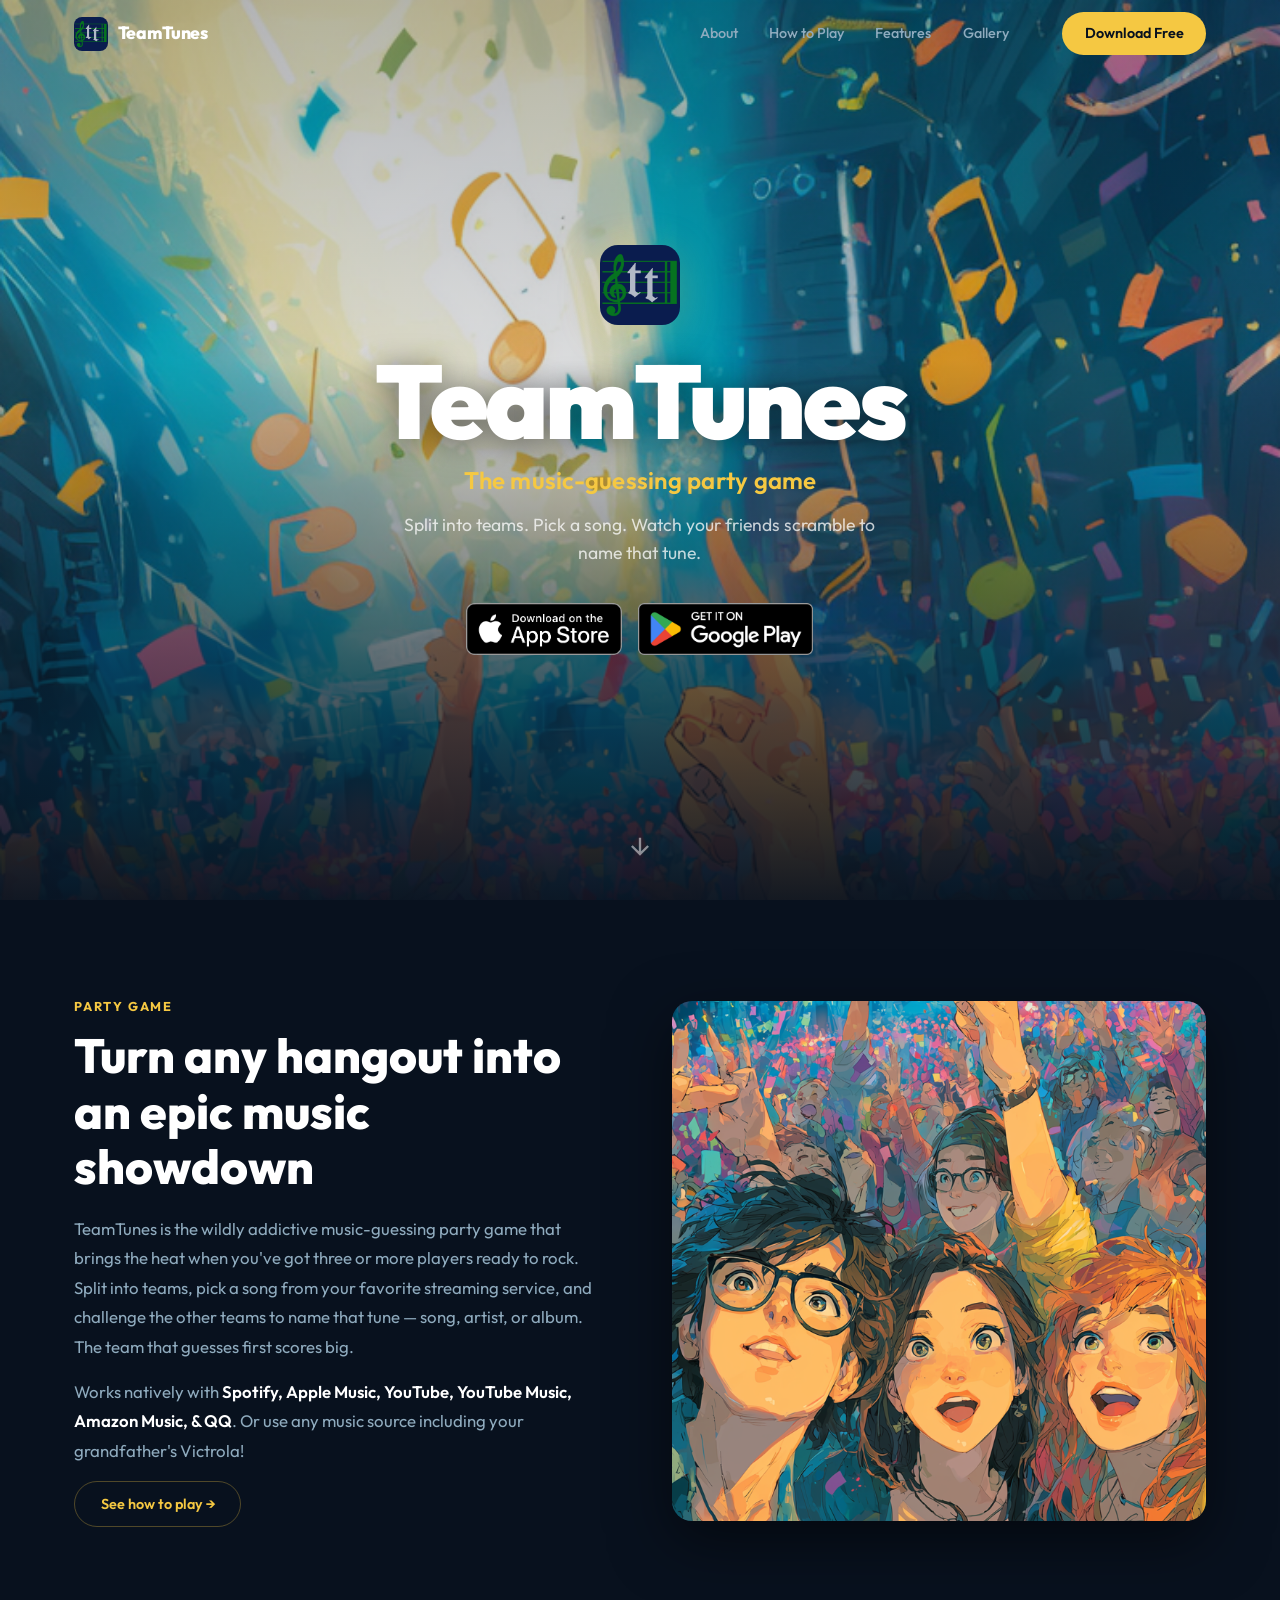
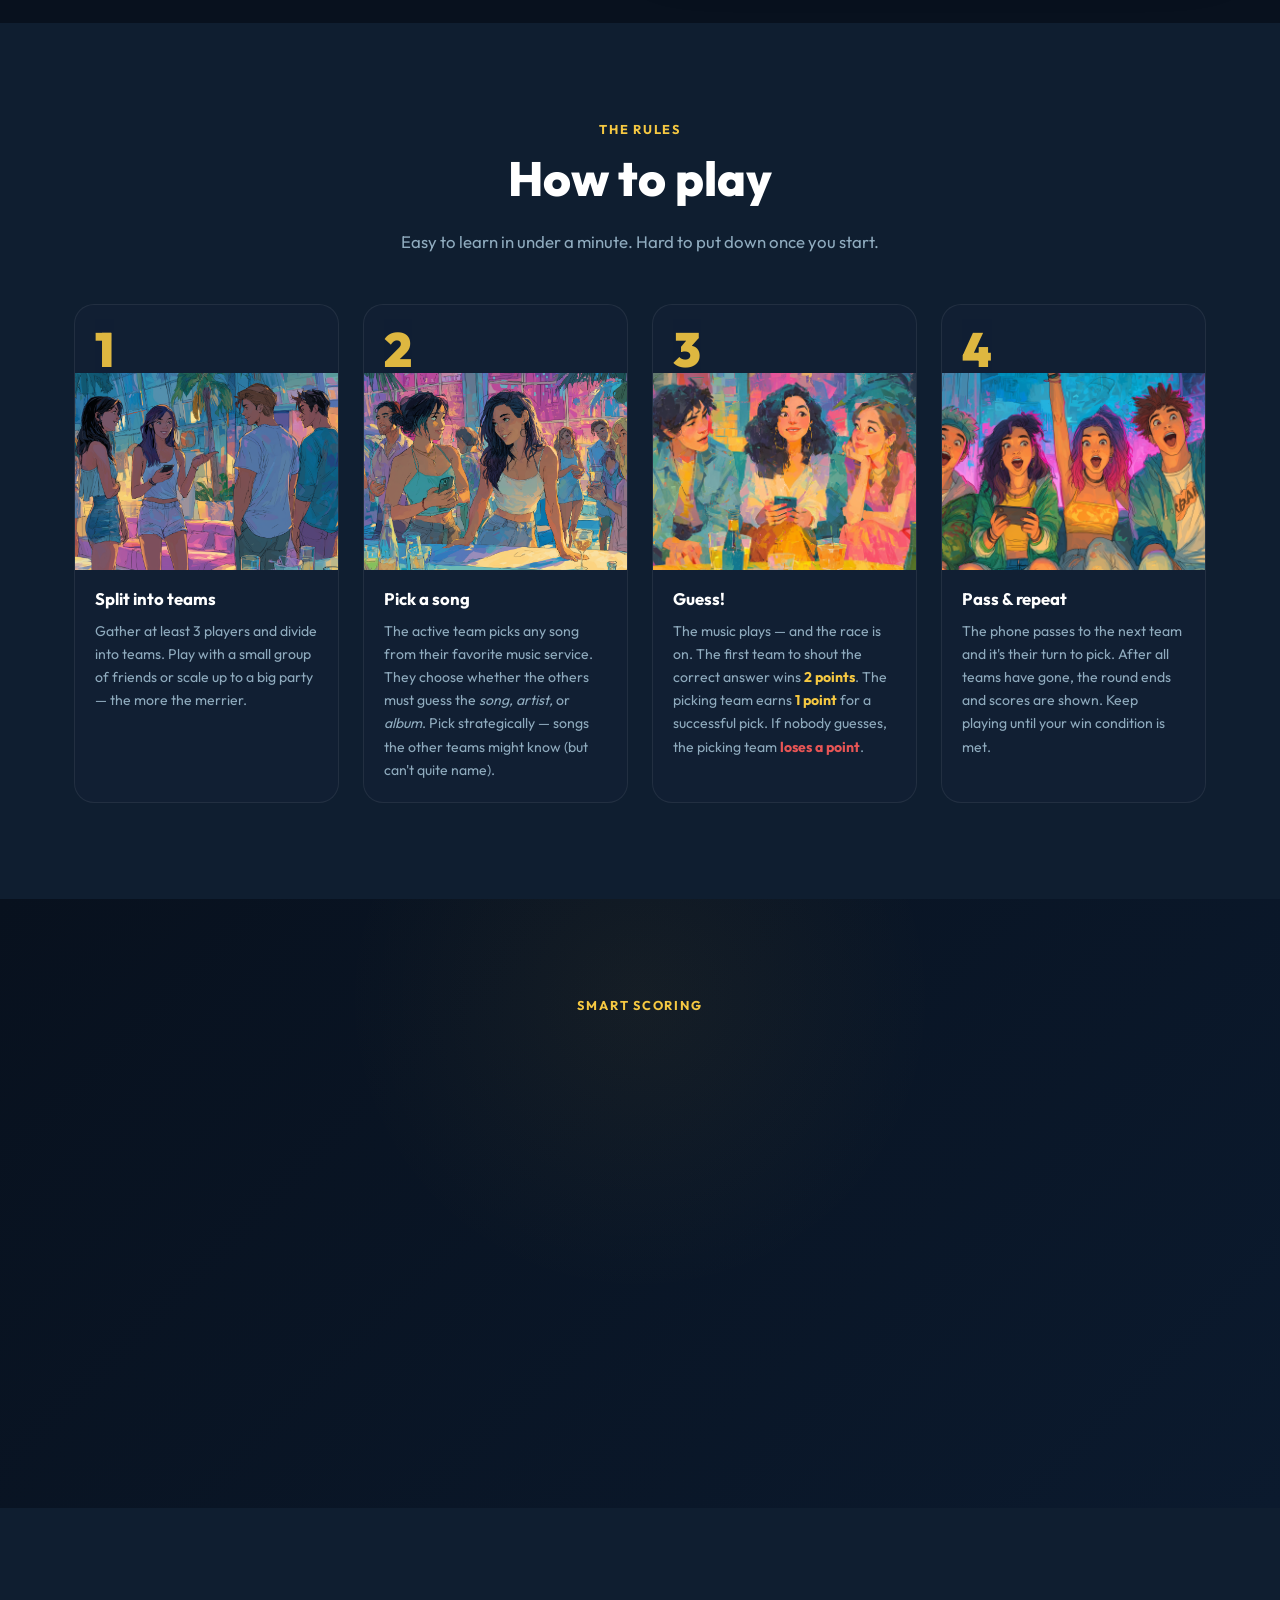
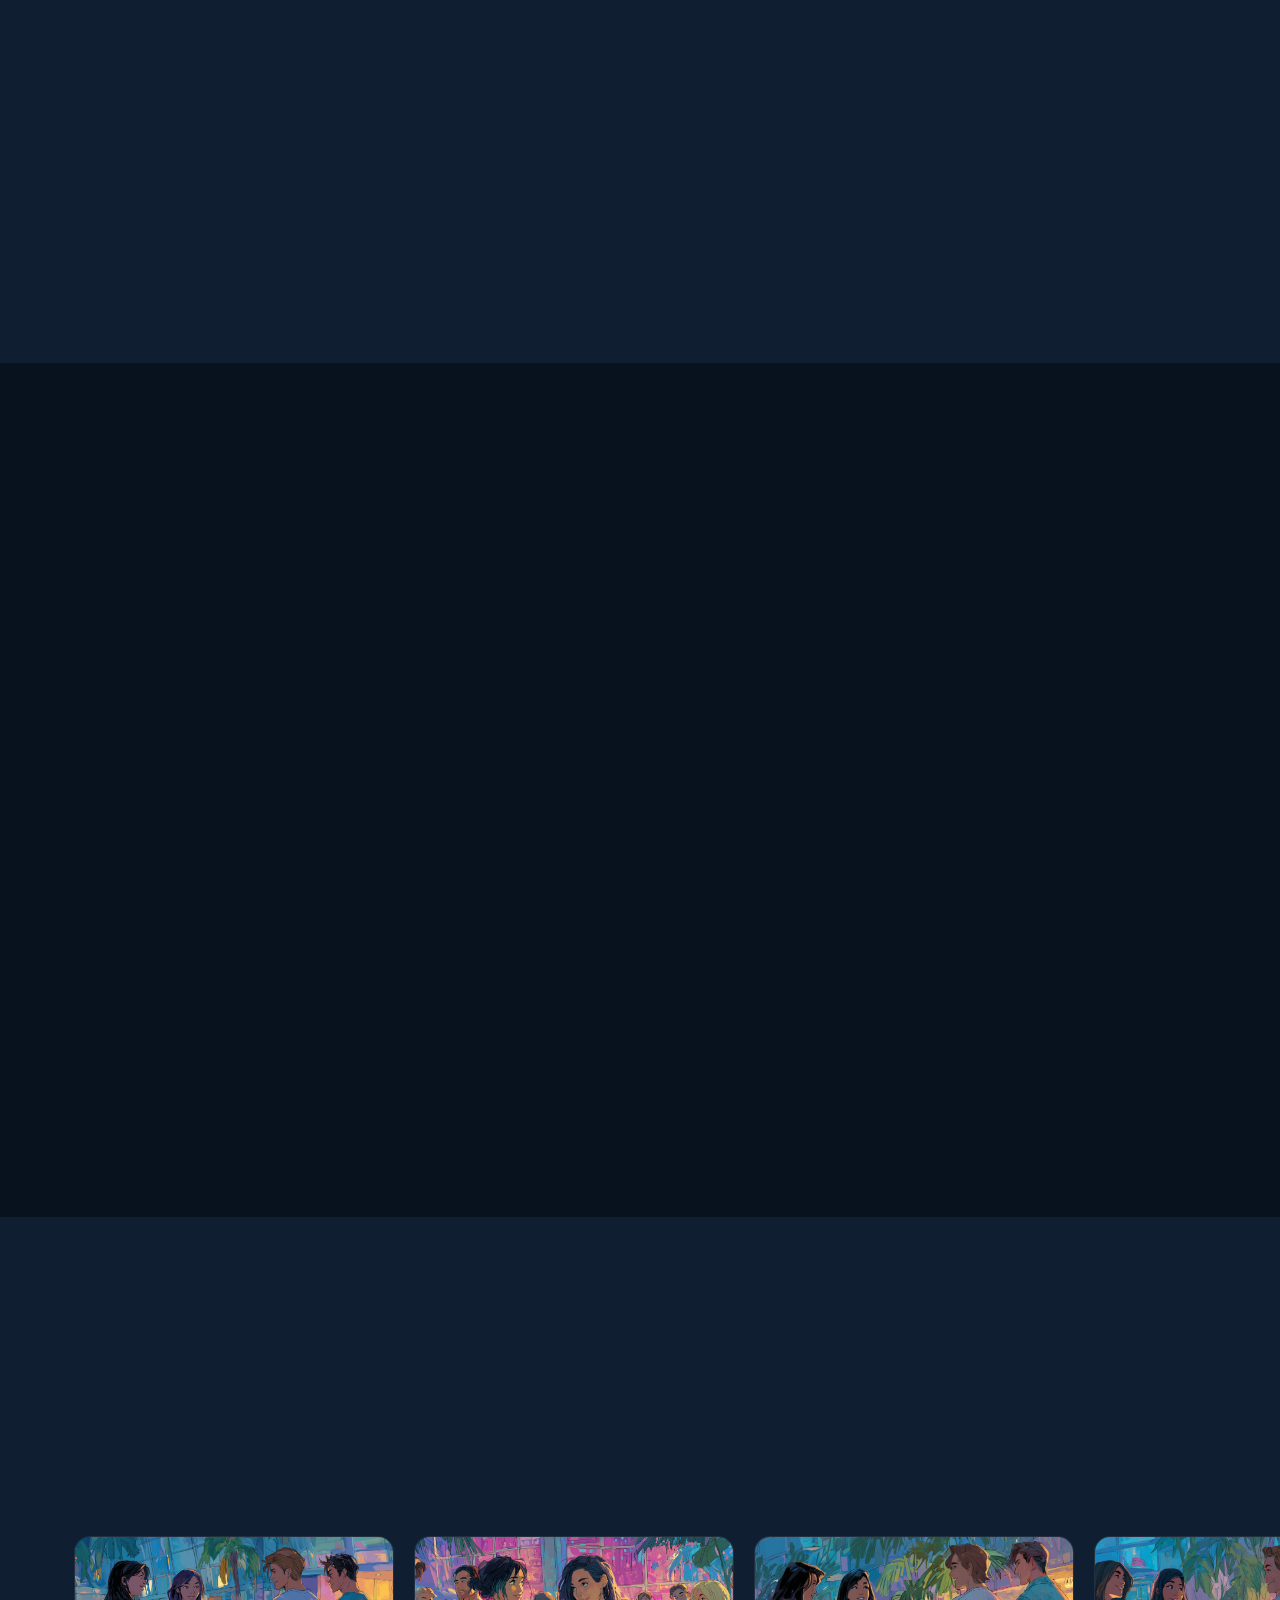
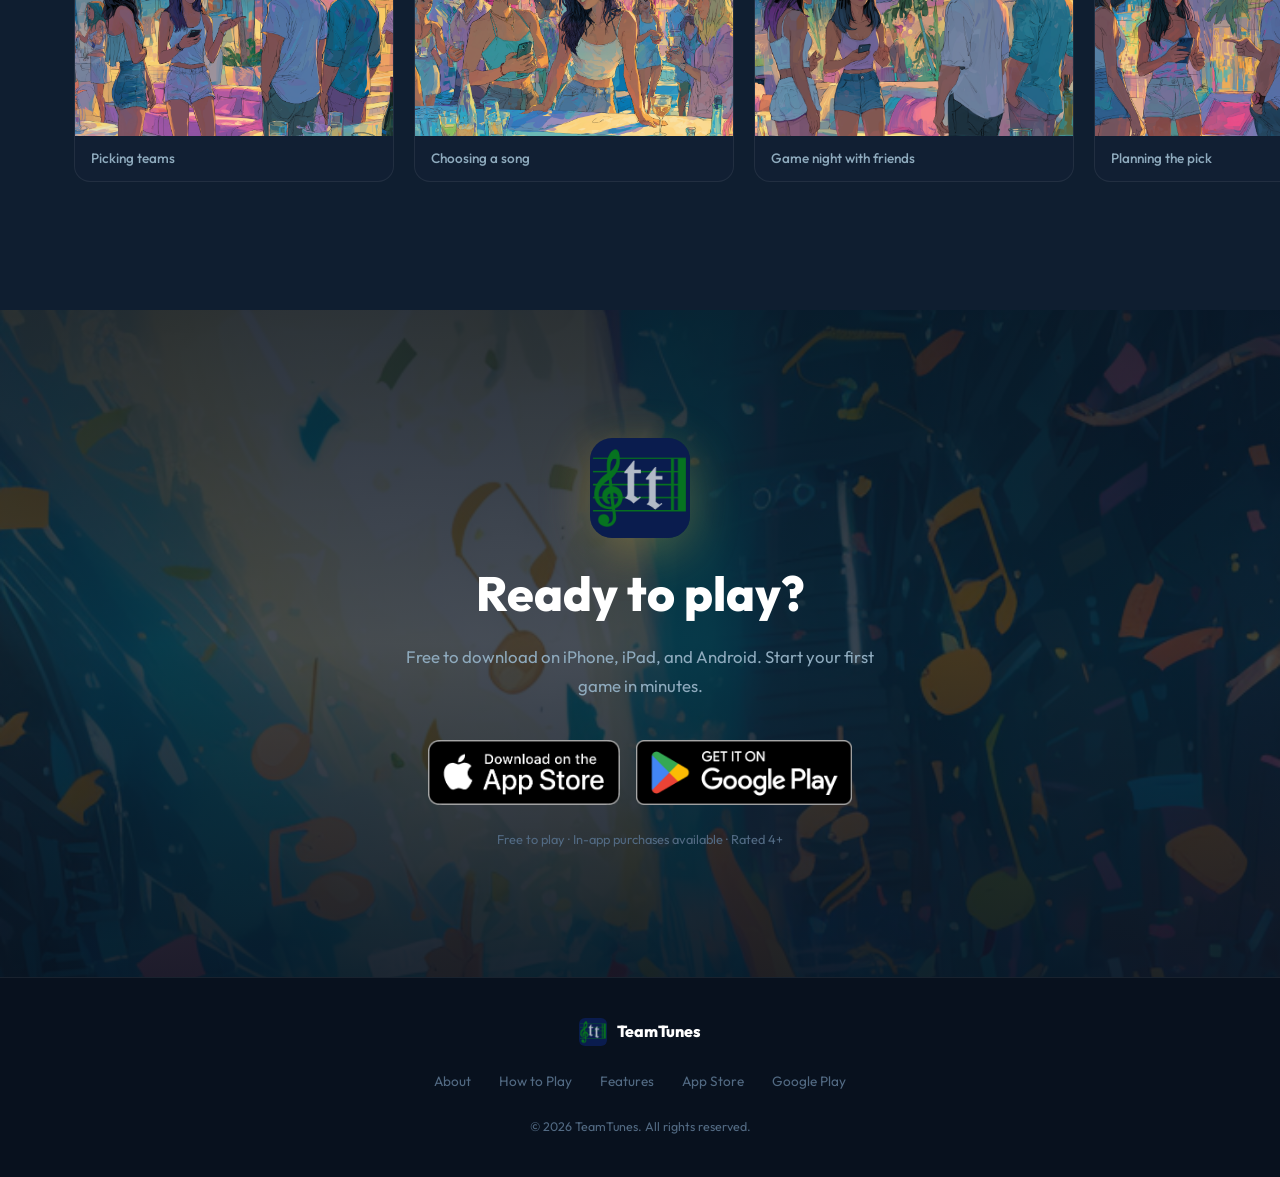
==== index.html @ 49652528 "Update About section music services description" ====
<!DOCTYPE html>
<html lang="en">
<head>
  <meta charset="UTF-8" />
  <meta name="viewport" content="width=device-width, initial-scale=1.0" />
  <title>TeamTunes — The Music-Guessing Party Game</title>
  <meta name="description" content="TeamTunes is the wildly addictive music-guessing party game for 3 or more players. Works with Spotify, Apple Music, YouTube, and more. Free on iOS and Android." />

  <!-- Open Graph (social sharing previews) -->
  <meta property="og:title" content="TeamTunes — The Music-Guessing Party Game" />
  <meta property="og:description" content="Split into teams. Pick a song. Watch your friends scramble to guess it. Free on the App Store and Google Play." />
  <meta property="og:image" content="assets/images/hero-splash.png" />
  <meta property="og:type" content="website" />
  <meta name="twitter:card" content="summary_large_image" />

  <!-- Favicon -->
  <link rel="icon" type="image/png" href="assets/images/icon.png" />
  <link rel="apple-touch-icon" href="assets/images/icon.png" />

  <!-- Fonts -->
  <link rel="preconnect" href="https://fonts.googleapis.com" />
  <link rel="preconnect" href="https://fonts.gstatic.com" crossorigin />
  <link href="https://fonts.googleapis.com/css2?family=Outfit:wght@400;500;600;700;800;900&display=swap" rel="stylesheet" />

  <link rel="stylesheet" href="css/styles.css" />
</head>
<body>

  <!-- ═══════════════════════════════════════════
       NAVIGATION
  ═══════════════════════════════════════════ -->
  <nav id="navbar">
    <div class="nav-inner">
      <a href="#hero" class="nav-logo">
        <img src="assets/images/icon.png" alt="TeamTunes icon" class="nav-icon" />
        <span class="nav-wordmark">TeamTunes</span>
      </a>
      <ul class="nav-links">
        <li><a href="#about">About</a></li>
        <li><a href="#how-to-play">How to Play</a></li>
        <li><a href="#features">Features</a></li>
        <li><a href="#gallery">Gallery</a></li>
      </ul>
      <a href="#download" class="btn btn-gold nav-cta">Download Free</a>
      <button class="nav-hamburger" id="hamburger" aria-label="Open menu">
        <span></span><span></span><span></span>
      </button>
    </div>
    <!-- Mobile menu -->
    <div class="nav-mobile" id="mobile-menu">
      <a href="#about" class="mobile-link">About</a>
      <a href="#how-to-play" class="mobile-link">How to Play</a>
      <a href="#features" class="mobile-link">Features</a>
      <a href="#gallery" class="mobile-link">Gallery</a>
      <a href="#download" class="mobile-link btn btn-gold">Download Free</a>
    </div>
  </nav>

  <!-- ═══════════════════════════════════════════
       HERO
  ═══════════════════════════════════════════ -->
  <section id="hero">
    <!-- Background video with image fallback -->
    <video class="hero-video" autoplay muted loop playsinline poster="assets/images/splash-bg.png">
      <source src="assets/videos/loop.mp4" type="video/mp4" />
    </video>
    <div class="hero-overlay"></div>

    <div class="hero-content">
      <img src="assets/images/icon.png" alt="TeamTunes" class="hero-icon reveal" />
      <h1 class="hero-title reveal reveal-delay-1">TeamTunes</h1>
      <p class="hero-tagline reveal reveal-delay-2">The music-guessing party game</p>
      <p class="hero-sub reveal reveal-delay-3">
        Split into teams. Pick a song. Watch your friends scramble to name that tune.
      </p>
      <div class="hero-buttons reveal reveal-delay-4">
        <a href="https://apps.apple.com/be/app/teamtunes-game/id6759209061"
           target="_blank" rel="noopener" class="store-badge-img">
          <img src="assets/images/badge-app-store.png" alt="Download on the App Store" class="badge-img badge-apple" />
        </a>
        <a href="https://play.google.com/store/apps/details?id=com.thedigitalage.teamtunes"
           target="_blank" rel="noopener" class="store-badge-img">
          <img src="assets/images/badge-google-play.png" alt="Get it on Google Play" class="badge-img badge-google" />
        </a>
      </div>
    </div>

    <a href="#about" class="hero-scroll-hint" aria-label="Scroll down">
      <svg viewBox="0 0 24 24" fill="none" stroke="currentColor" stroke-width="2">
        <path d="M12 5v14M5 12l7 7 7-7"/>
      </svg>
    </a>
  </section>

  <!-- ═══════════════════════════════════════════
       ABOUT
  ═══════════════════════════════════════════ -->
  <section id="about" class="section section-dark">
    <div class="container">
      <div class="split-layout">
        <div class="split-text">
          <p class="section-eyebrow reveal">Party game</p>
          <h2 class="section-title reveal">Turn any hangout into an epic music showdown</h2>
          <p class="section-body reveal">
            TeamTunes is the wildly addictive music-guessing party game that brings the heat
            when you've got three or more players ready to rock. Split into teams, pick a
            song from your favorite streaming service, and challenge the other teams to
            name that tune — song, artist, or album. The team that guesses first scores big.
          </p>
          <p class="section-body reveal">
            Works natively with <strong>Spotify, Apple Music, YouTube, YouTube Music,
            Amazon Music, &amp; QQ</strong>. Or use any music source including your grandfather's Victrola!
          </p>
          <a href="#how-to-play" class="btn btn-outline reveal">See how to play →</a>
        </div>
        <div class="split-image reveal">
          <img src="assets/images/splash-bg.png" alt="Friends enjoying TeamTunes at a concert" />
        </div>
      </div>
    </div>
  </section>

  <!-- ═══════════════════════════════════════════
       HOW TO PLAY
  ═══════════════════════════════════════════ -->
  <section id="how-to-play" class="section section-mid">
    <div class="container">
      <p class="section-eyebrow center reveal">The rules</p>
      <h2 class="section-title center reveal">How to play</h2>
      <p class="section-body center reveal" style="max-width:600px;margin:0 auto 3rem;">
        Easy to learn in under a minute. Hard to put down once you start.
      </p>

      <div class="steps-grid">

        <div class="step-card reveal">
          <div class="step-number">1</div>
          <div class="step-image">
            <img src="assets/images/pick-teams.png" alt="Friends splitting into teams" />
          </div>
          <h3 class="step-title">Split into teams</h3>
          <p class="step-body">
            Gather at least 3 players and divide into teams. Play with a small
            group of friends or scale up to a big party — the more the merrier.
          </p>
        </div>

        <div class="step-card reveal reveal-delay-1">
          <div class="step-number">2</div>
          <div class="step-image">
            <img src="assets/images/pick-a-song.png" alt="Picking a song on a phone" />
          </div>
          <h3 class="step-title">Pick a song</h3>
          <p class="step-body">
            The active team picks any song from their favorite music service.
            They choose whether the others must guess the <em>song, artist,</em> or <em>album</em>.
            Pick strategically — songs the other teams might know (but can't quite name).
          </p>
        </div>

        <div class="step-card reveal reveal-delay-2">
          <div class="step-number">3</div>
          <div class="step-image">
            <img src="assets/images/seated-picker.png" alt="Group listening and guessing" />
          </div>
          <h3 class="step-title">Guess!</h3>
          <p class="step-body">
            The music plays — and the race is on. The first team to shout the
            correct answer wins <strong class="gold">2 points</strong>. The picking
            team earns <strong class="gold">1 point</strong> for a successful pick.
            If nobody guesses, the picking team <strong class="red">loses a point</strong>.
          </p>
        </div>

        <div class="step-card reveal reveal-delay-3">
          <div class="step-number">4</div>
          <div class="step-image">
            <img src="assets/images/seated-cheering.png" alt="Team cheering after winning" />
          </div>
          <h3 class="step-title">Pass &amp; repeat</h3>
          <p class="step-body">
            The phone passes to the next team and it's their turn to pick. After
            all teams have gone, the round ends and scores are shown. Keep playing
            until your win condition is met.
          </p>
        </div>

      </div>
    </div>
  </section>

  <!-- ═══════════════════════════════════════════
       SCORING CALLOUT
  ═══════════════════════════════════════════ -->
  <section class="section section-dark scoring-section">
    <div class="container">
      <p class="section-eyebrow center reveal">Smart scoring</p>
      <h2 class="section-title center reveal">Strategy makes it interesting</h2>
      <p class="section-body center reveal" style="max-width:580px;margin:0 auto 3rem;">
        Picking an obscure deep cut nobody knows might feel safe — but it'll cost you a point if nobody guesses.
        Pick something too obvious and the other team scoops the 2 points. Stay sharp.
      </p>
      <div class="score-cards">
        <div class="score-card reveal">
          <div class="score-value gold">+2</div>
          <div class="score-label">First team to guess correctly</div>
        </div>
        <div class="score-card reveal reveal-delay-1">
          <div class="score-value gold">+1</div>
          <div class="score-label">Picking team earns for a successful pick</div>
        </div>
        <div class="score-card reveal reveal-delay-2">
          <div class="score-value red">−1</div>
          <div class="score-label">Picking team loses a point if nobody guesses</div>
        </div>
      </div>
    </div>
  </section>

  <!-- ═══════════════════════════════════════════
       MUSIC SERVICES
  ═══════════════════════════════════════════ -->
  <section id="music-services" class="section section-mid">
    <div class="container">
      <p class="section-eyebrow center reveal">Compatibility</p>
      <h2 class="section-title center reveal">Works with the music you love</h2>
      <p class="section-body center reveal" style="max-width:580px;margin:0 auto 3rem;">
        TeamTunes controls your music right inside the app — no switching between apps.
        Many services work without a paid subscription.
      </p>
      <div class="services-grid">
        <div class="service-badge spotify reveal">
          <span class="service-dot"></span>Spotify
        </div>
        <div class="service-badge apple-music reveal reveal-delay-1">
          <span class="service-dot"></span>Apple Music
        </div>
        <div class="service-badge youtube reveal reveal-delay-2">
          <span class="service-dot"></span>YouTube
        </div>
        <div class="service-badge youtube-music reveal reveal-delay-2">
          <span class="service-dot"></span>YouTube Music
        </div>
        <div class="service-badge amazon reveal reveal-delay-3">
          <span class="service-dot"></span>Amazon Music
        </div>
        <div class="service-badge qq reveal reveal-delay-3">
          <span class="service-dot"></span>QQ Music
        </div>
      </div>
    </div>
  </section>

  <!-- ═══════════════════════════════════════════
       FEATURES
  ═══════════════════════════════════════════ -->
  <section id="features" class="section section-dark">
    <div class="container">
      <p class="section-eyebrow center reveal">Flexible &amp; customizable</p>
      <h2 class="section-title center reveal">Play your way</h2>
      <p class="section-body center reveal" style="max-width:580px;margin:0 auto 3rem;">
        Quick settings for casual players, deep settings for the competitive crowd.
        Set your win conditions before the game starts.
      </p>
      <div class="features-grid">
        <div class="feature-card reveal">
          <div class="feature-icon">🎯</div>
          <h3 class="feature-title">Multiple win conditions</h3>
          <p class="feature-body">End the game by number of rounds, time limit, or first team to reach a target score.</p>
        </div>
        <div class="feature-card reveal reveal-delay-1">
          <div class="feature-icon">👥</div>
          <h3 class="feature-title">Any group size</h3>
          <p class="feature-body">Minimum 3 players. No hard maximum — though past 20 it gets beautifully chaotic.</p>
        </div>
        <div class="feature-card reveal reveal-delay-2">
          <div class="feature-icon">🎵</div>
          <h3 class="feature-title">Any song, any genre</h3>
          <p class="feature-body">Pick from millions of songs across your favorite streaming services. The library is limitless.</p>
        </div>
        <div class="feature-card reveal reveal-delay-3">
          <div class="feature-icon">📱</div>
          <h3 class="feature-title">One or two phones</h3>
          <p class="feature-body">Use one phone for everything, or dedicate a second phone just for playing music while scoring on another.</p>
        </div>
        <div class="feature-card reveal">
          <div class="feature-icon">🏆</div>
          <h3 class="feature-title">Team customization</h3>
          <p class="feature-body">Name your teams, set rounds, and configure advanced scoring parameters to match your house rules.</p>
        </div>
        <div class="feature-card reveal reveal-delay-1">
          <div class="feature-icon">🥚</div>
          <h3 class="feature-title">Hidden easter eggs</h3>
          <p class="feature-body">Discover hidden surprises tucked inside the game. Can you find them all?</p>
        </div>
      </div>
    </div>
  </section>

  <!-- ═══════════════════════════════════════════
       GALLERY
  ═══════════════════════════════════════════ -->
  <section id="gallery" class="section section-mid">
    <div class="container">
      <p class="section-eyebrow center reveal">In the wild</p>
      <h2 class="section-title center reveal">Made for real moments</h2>
      <p class="section-body center reveal" style="max-width:560px;margin:0 auto 2rem;">
        House parties, game nights, road trips, holiday gatherings — TeamTunes fits every scene.
      </p>
    </div>
    <div class="gallery-scroll">
      <div class="gallery-track">
        <div class="gallery-item">
          <img src="assets/images/pick-teams.png" alt="Friends picking teams" />
          <div class="gallery-caption">Picking teams</div>
        </div>
        <div class="gallery-item">
          <img src="assets/images/pick-a-song.png" alt="Picking a song at a party" />
          <div class="gallery-caption">Choosing a song</div>
        </div>
        <div class="gallery-item">
          <img src="assets/images/pick-teams-2.png" alt="Group of friends at a party" />
          <div class="gallery-caption">Game night with friends</div>
        </div>
        <div class="gallery-item">
          <img src="assets/images/pick-teams-3.png" alt="Friends discussing song choice" />
          <div class="gallery-caption">Planning the pick</div>
        </div>
        <div class="gallery-item">
          <img src="assets/images/seated-picker.png" alt="Focused on guessing" />
          <div class="gallery-caption">On the edge of your seat</div>
        </div>
        <div class="gallery-item">
          <img src="assets/images/seated-cheering.png" alt="Celebrating a win" />
          <div class="gallery-caption">Celebrating the win</div>
        </div>
      </div>
    </div>
  </section>

  <!-- ═══════════════════════════════════════════
       DOWNLOAD CTA
  ═══════════════════════════════════════════ -->
  <section id="download" class="section section-download">
    <div class="download-bg-video">
      <video autoplay muted loop playsinline poster="assets/images/splash-bg.png">
        <source src="assets/videos/loop2.mp4" type="video/mp4" />
      </video>
      <div class="download-overlay"></div>
    </div>
    <div class="container download-content">
      <img src="assets/images/icon.png" alt="TeamTunes" class="download-icon reveal" />
      <h2 class="section-title center reveal">Ready to play?</h2>
      <p class="section-body center reveal" style="max-width:500px;margin:0 auto 2.5rem;">
        Free to download on iPhone, iPad, and Android. Start your first game in minutes.
      </p>
      <div class="hero-buttons reveal">
        <a href="https://apps.apple.com/be/app/teamtunes-game/id6759209061"
           target="_blank" rel="noopener" class="store-badge-img large">
          <img src="assets/images/badge-app-store.png" alt="Download on the App Store" class="badge-img badge-apple" />
        </a>
        <a href="https://play.google.com/store/apps/details?id=com.thedigitalage.teamtunes"
           target="_blank" rel="noopener" class="store-badge-img large">
          <img src="assets/images/badge-google-play.png" alt="Get it on Google Play" class="badge-img badge-google" />
        </a>
      </div>
      <p class="download-fine-print reveal">Free to play · In-app purchases available · Rated 4+</p>
    </div>
  </section>

  <!-- ═══════════════════════════════════════════
       FOOTER
  ═══════════════════════════════════════════ -->
  <footer class="footer">
    <div class="container footer-inner">
      <div class="footer-brand">
        <img src="assets/images/icon.png" alt="TeamTunes" class="footer-icon" />
        <span class="footer-wordmark">TeamTunes</span>
      </div>
      <div class="footer-links">
        <a href="#about">About</a>
        <a href="#how-to-play">How to Play</a>
        <a href="#features">Features</a>
        <a href="https://apps.apple.com/be/app/teamtunes-game/id6759209061" target="_blank" rel="noopener">App Store</a>
        <a href="https://play.google.com/store/apps/details?id=com.thedigitalage.teamtunes" target="_blank" rel="noopener">Google Play</a>
      </div>
      <p class="footer-copy">&copy; 2026 TeamTunes. All rights reserved.</p>
    </div>
  </footer>

  <script src="js/main.js"></script>
</body>
</html>
---- css/styles.css ----
/* ═══════════════════════════════════════════════════════════
   TEAMTUNES — Main Stylesheet
   Theme: Dark navy · Gold accents · Party energy
═══════════════════════════════════════════════════════════ */

/* ─── Variables ─────────────────────────────────────────── */
:root {
  --bg-primary:    #08111e;
  --bg-secondary:  #0f1e30;
  --bg-card:       #111f33;
  --bg-card-hover: #162840;

  --gold:          #f5c842;
  --gold-dim:      #d4a820;
  --gold-glow:     rgba(245, 200, 66, 0.15);

  --red:           #e85555;

  --text-primary:  #ffffff;
  --text-secondary:#8fabbe;
  --text-muted:    #526a83;

  --border:        rgba(255, 255, 255, 0.07);
  --border-gold:   rgba(245, 200, 66, 0.3);

  --nav-height: 68px;

  --spotify:       #1DB954;
  --apple-music:   #fc3c44;
  --youtube:       #FF0000;
  --youtube-music: #FF0000;
  --amazon:        #00a8e0;
  --qq:            #00b0ff;
}

/* ─── Reset & Base ──────────────────────────────────────── */
*, *::before, *::after { box-sizing: border-box; margin: 0; padding: 0; }

html {
  scroll-behavior: smooth;
  font-size: 16px;
}

body {
  font-family: 'Outfit', system-ui, -apple-system, sans-serif;
  background-color: var(--bg-primary);
  color: var(--text-primary);
  line-height: 1.6;
  overflow-x: hidden;
}

img { max-width: 100%; display: block; }
a  { color: inherit; text-decoration: none; }
ul { list-style: none; }

/* ─── Utility ───────────────────────────────────────────── */
.container {
  max-width: 1180px;
  margin: 0 auto;
  padding: 0 1.5rem;
}

.section {
  padding: 6rem 0;
}

.section-dark { background: var(--bg-primary); }
.section-mid  { background: var(--bg-secondary); }

.gold { color: var(--gold); }
.red  { color: var(--red); }

.center { text-align: center; }

/* ─── Buttons ───────────────────────────────────────────── */
.btn {
  display: inline-block;
  padding: 0.65rem 1.4rem;
  border-radius: 50px;
  font-size: 0.9rem;
  font-weight: 600;
  transition: transform 0.2s, box-shadow 0.2s, background 0.2s;
  cursor: pointer;
  white-space: nowrap;
}

.btn-gold {
  background: var(--gold);
  color: #08111e;
}
.btn-gold:hover {
  background: #ffd455;
  transform: translateY(-2px);
  box-shadow: 0 6px 20px rgba(245,200,66,0.35);
}

.btn-outline {
  border: 1.5px solid var(--border-gold);
  color: var(--gold);
  padding: 0.65rem 1.6rem;
}
.btn-outline:hover {
  background: var(--gold-glow);
  border-color: var(--gold);
  transform: translateY(-2px);
}

/* ─── Typography helpers ────────────────────────────────── */
.section-eyebrow {
  font-size: 0.8rem;
  font-weight: 700;
  letter-spacing: 0.14em;
  text-transform: uppercase;
  color: var(--gold);
  margin-bottom: 0.75rem;
  display: block;
}

.section-title {
  font-size: clamp(2rem, 4vw, 3rem);
  font-weight: 800;
  line-height: 1.15;
  margin-bottom: 1.25rem;
  color: var(--text-primary);
}

.section-body {
  font-size: 1.05rem;
  color: var(--text-secondary);
  line-height: 1.75;
  margin-bottom: 1rem;
}

.section-body strong { color: var(--text-primary); font-weight: 600; }

/* ─── Scroll Reveal ─────────────────────────────────────── */
.reveal {
  opacity: 0;
  transform: translateY(32px);
  transition: opacity 0.65s ease, transform 0.65s ease;
}
.reveal.revealed {
  opacity: 1;
  transform: translateY(0);
}
.reveal-delay-1 { transition-delay: 0.1s; }
.reveal-delay-2 { transition-delay: 0.2s; }
.reveal-delay-3 { transition-delay: 0.3s; }
.reveal-delay-4 { transition-delay: 0.4s; }

/* ═══════════════════════════════════════════════════════════
   NAVIGATION
═══════════════════════════════════════════════════════════ */
#navbar {
  position: fixed;
  top: 0;
  left: 0;
  right: 0;
  z-index: 100;
  height: var(--nav-height);
  transition: background 0.3s, backdrop-filter 0.3s, border-color 0.3s;
  border-bottom: 1px solid transparent;
}

#navbar.scrolled {
  background: rgba(8, 17, 30, 0.88);
  backdrop-filter: blur(20px);
  -webkit-backdrop-filter: blur(20px);
  border-bottom-color: var(--border);
}

.nav-inner {
  max-width: 1180px;
  margin: 0 auto;
  padding: 0 1.5rem;
  height: 100%;
  display: flex;
  align-items: center;
  gap: 2rem;
}

.nav-logo {
  display: flex;
  align-items: center;
  gap: 0.6rem;
  flex-shrink: 0;
}

.nav-icon {
  width: 34px;
  height: 34px;
  border-radius: 8px;
}

.nav-wordmark {
  font-size: 1.1rem;
  font-weight: 800;
  color: var(--text-primary);
  letter-spacing: -0.01em;
}

.nav-links {
  display: flex;
  gap: 0.25rem;
  margin-left: auto;
}

.nav-links a {
  font-size: 0.9rem;
  font-weight: 500;
  color: var(--text-secondary);
  padding: 0.4rem 0.85rem;
  border-radius: 50px;
  transition: color 0.2s, background 0.2s;
}
.nav-links a:hover {
  color: var(--text-primary);
  background: rgba(255,255,255,0.06);
}

.nav-cta { margin-left: 0.5rem; }

.nav-hamburger {
  display: none;
  flex-direction: column;
  gap: 5px;
  background: none;
  border: none;
  cursor: pointer;
  padding: 0.5rem;
  margin-left: auto;
}
.nav-hamburger span {
  display: block;
  width: 22px;
  height: 2px;
  background: var(--text-primary);
  border-radius: 2px;
  transition: transform 0.3s, opacity 0.3s;
}
.nav-hamburger.open span:nth-child(1) { transform: translateY(7px) rotate(45deg); }
.nav-hamburger.open span:nth-child(2) { opacity: 0; }
.nav-hamburger.open span:nth-child(3) { transform: translateY(-7px) rotate(-45deg); }

.nav-mobile {
  display: none;
  flex-direction: column;
  gap: 0.25rem;
  padding: 1rem 1.5rem 1.5rem;
  background: rgba(8, 17, 30, 0.96);
  backdrop-filter: blur(20px);
  border-top: 1px solid var(--border);
}
.nav-mobile.open { display: flex; }

.mobile-link {
  font-size: 1rem;
  font-weight: 500;
  color: var(--text-secondary);
  padding: 0.75rem 0;
  border-bottom: 1px solid var(--border);
  transition: color 0.2s;
}
.mobile-link:last-child { border-bottom: none; margin-top: 0.5rem; text-align: center; }
.mobile-link:hover { color: var(--text-primary); }

/* ═══════════════════════════════════════════════════════════
   HERO
═══════════════════════════════════════════════════════════ */
#hero {
  position: relative;
  height: 100vh;
  min-height: 600px;
  display: flex;
  align-items: center;
  justify-content: center;
  overflow: hidden;
}

.hero-video {
  position: absolute;
  inset: 0;
  width: 100%;
  height: 100%;
  object-fit: cover;
  object-position: center top;
}

.hero-overlay {
  position: absolute;
  inset: 0;
  background: linear-gradient(
    to bottom,
    rgba(8,17,30,0.3)  0%,
    rgba(8,17,30,0.15) 40%,
    rgba(8,17,30,0.6)  75%,
    rgba(8,17,30,0.95) 100%
  );
}

.hero-content {
  position: relative;
  z-index: 2;
  text-align: center;
  padding: 0 1.5rem;
  max-width: 700px;
}

.hero-icon {
  width: 80px;
  height: 80px;
  border-radius: 18px;
  margin: 0 auto 1.5rem;
  box-shadow: 0 8px 40px rgba(245,200,66,0.25);
}

.hero-title {
  font-size: clamp(3.5rem, 10vw, 6.5rem);
  font-weight: 900;
  line-height: 1;
  letter-spacing: -0.03em;
  color: var(--text-primary);
  margin-bottom: 0.5rem;
  text-shadow: 0 4px 30px rgba(0,0,0,0.5);
}

.hero-tagline {
  font-size: clamp(1.1rem, 3vw, 1.5rem);
  font-weight: 600;
  color: var(--gold);
  margin-bottom: 0.75rem;
  letter-spacing: 0.01em;
}

.hero-sub {
  font-size: clamp(0.95rem, 2vw, 1.1rem);
  color: rgba(255,255,255,0.75);
  margin-bottom: 2.25rem;
  max-width: 500px;
  margin-left: auto;
  margin-right: auto;
}

.hero-buttons {
  display: flex;
  gap: 1rem;
  justify-content: center;
  align-items: center;
  flex-wrap: wrap;
}

/* Official store badges */
.store-badge-img {
  display: inline-block;
  transition: transform 0.2s, filter 0.2s;
}
.store-badge-img:hover {
  transform: translateY(-3px);
  filter: brightness(1.12) drop-shadow(0 8px 20px rgba(0,0,0,0.4));
}

/* Both badges are 142px tall PNGs — widths calculated so both render at same height */
.badge-img {
  display: block;
  height: auto;
}

/* Apple PNG: 425x142, ratio 2.99:1 → 156px wide = 52px tall */
.badge-apple { width: 156px; }

/* Google Play PNG: 478x142, ratio 3.37:1 → 175px wide = 52px tall */
.badge-google { width: 175px; }

/* Large versions in download CTA: same height ~64px */
.store-badge-img.large .badge-apple { width: 192px; }
.store-badge-img.large .badge-google { width: 216px; }

/* Mobile: same height ~42px */
@media (max-width: 640px) {
  .badge-apple { width: 126px; }
  .badge-google { width: 141px; }
  .store-badge-img.large .badge-apple { width: 156px; }
  .store-badge-img.large .badge-google { width: 175px; }
}

/* Scroll hint arrow */
.hero-scroll-hint {
  position: absolute;
  bottom: 2rem;
  left: 50%;
  transform: translateX(-50%);
  z-index: 2;
  color: rgba(255,255,255,0.5);
  animation: bounce 2s infinite;
}
.hero-scroll-hint svg {
  width: 28px;
  height: 28px;
}
@keyframes bounce {
  0%, 100% { transform: translateX(-50%) translateY(0); }
  50%       { transform: translateX(-50%) translateY(8px); }
}

/* ═══════════════════════════════════════════════════════════
   ABOUT — SPLIT LAYOUT
═══════════════════════════════════════════════════════════ */
.split-layout {
  display: grid;
  grid-template-columns: 1fr 1fr;
  gap: 4rem;
  align-items: center;
}

.split-text { }

.split-image img {
  border-radius: 20px;
  box-shadow: 0 20px 60px rgba(0,0,0,0.5);
  width: 100%;
  object-fit: cover;
  max-height: 520px;
}

/* ═══════════════════════════════════════════════════════════
   HOW TO PLAY
═══════════════════════════════════════════════════════════ */
.steps-grid {
  display: grid;
  grid-template-columns: repeat(4, 1fr);
  gap: 1.5rem;
  margin-top: 1rem;
}

.step-card {
  background: var(--bg-card);
  border: 1px solid var(--border);
  border-radius: 20px;
  overflow: hidden;
  transition: transform 0.3s, box-shadow 0.3s, border-color 0.3s;
}
.step-card:hover {
  transform: translateY(-6px);
  box-shadow: 0 20px 50px rgba(0,0,0,0.4);
  border-color: var(--border-gold);
}

.step-number {
  font-size: 3rem;
  font-weight: 900;
  color: var(--gold);
  padding: 1.25rem 1.25rem 0;
  line-height: 1;
  opacity: 0.9;
}

.step-image {
  width: 100%;
  aspect-ratio: 4/3;
  overflow: hidden;
}
.step-image img {
  width: 100%;
  height: 100%;
  object-fit: cover;
  transition: transform 0.5s ease;
}
.step-card:hover .step-image img {
  transform: scale(1.05);
}

.step-title {
  font-size: 1.05rem;
  font-weight: 700;
  padding: 1rem 1.25rem 0.4rem;
}

.step-body {
  font-size: 0.88rem;
  color: var(--text-secondary);
  padding: 0 1.25rem 1.25rem;
  line-height: 1.65;
}

/* ═══════════════════════════════════════════════════════════
   SCORING
═══════════════════════════════════════════════════════════ */
.scoring-section {
  background: linear-gradient(135deg, #08111e 0%, #0b1a2e 100%);
  position: relative;
  overflow: hidden;
}
.scoring-section::before {
  content: '';
  position: absolute;
  width: 600px;
  height: 600px;
  background: radial-gradient(circle, rgba(245,200,66,0.05) 0%, transparent 70%);
  top: -200px;
  left: 50%;
  transform: translateX(-50%);
  pointer-events: none;
}

.score-cards {
  display: grid;
  grid-template-columns: repeat(3, 1fr);
  gap: 1.5rem;
}

.score-card {
  background: var(--bg-card);
  border: 1px solid var(--border);
  border-radius: 20px;
  padding: 2rem;
  text-align: center;
  transition: transform 0.3s, box-shadow 0.3s;
}
.score-card:hover {
  transform: translateY(-4px);
  box-shadow: 0 16px 40px rgba(0,0,0,0.35);
}

.score-value {
  font-size: clamp(3rem, 6vw, 4.5rem);
  font-weight: 900;
  line-height: 1;
  margin-bottom: 0.75rem;
}
.score-value.gold { color: var(--gold); }
.score-value.red  { color: var(--red); }

.score-label {
  font-size: 0.95rem;
  color: var(--text-secondary);
  line-height: 1.5;
}

/* ═══════════════════════════════════════════════════════════
   MUSIC SERVICES
═══════════════════════════════════════════════════════════ */
.services-grid {
  display: flex;
  flex-wrap: wrap;
  gap: 1rem;
  justify-content: center;
}

.service-badge {
  display: flex;
  align-items: center;
  gap: 0.6rem;
  padding: 0.7rem 1.4rem;
  border-radius: 50px;
  border: 1.5px solid var(--border);
  background: var(--bg-card);
  font-size: 0.95rem;
  font-weight: 600;
  transition: transform 0.2s, box-shadow 0.2s, border-color 0.2s;
}
.service-badge:hover {
  transform: translateY(-3px);
  box-shadow: 0 8px 24px rgba(0,0,0,0.3);
}

.service-dot {
  width: 10px;
  height: 10px;
  border-radius: 50%;
  flex-shrink: 0;
}

.service-badge.spotify       { border-color: rgba(29,185,84,0.3); }
.service-badge.spotify:hover { border-color: var(--spotify); box-shadow: 0 8px 24px rgba(29,185,84,0.2); }
.service-badge.spotify .service-dot { background: var(--spotify); }

.service-badge.apple-music       { border-color: rgba(252,60,68,0.3); }
.service-badge.apple-music:hover { border-color: var(--apple-music); box-shadow: 0 8px 24px rgba(252,60,68,0.2); }
.service-badge.apple-music .service-dot { background: var(--apple-music); }

.service-badge.youtube       { border-color: rgba(255,0,0,0.3); }
.service-badge.youtube:hover { border-color: var(--youtube); box-shadow: 0 8px 24px rgba(255,0,0,0.2); }
.service-badge.youtube .service-dot { background: var(--youtube); }

.service-badge.youtube-music       { border-color: rgba(255,0,0,0.3); }
.service-badge.youtube-music:hover { border-color: var(--youtube-music); box-shadow: 0 8px 24px rgba(255,0,0,0.2); }
.service-badge.youtube-music .service-dot { background: var(--youtube-music); }

.service-badge.amazon       { border-color: rgba(0,168,224,0.3); }
.service-badge.amazon:hover { border-color: var(--amazon); box-shadow: 0 8px 24px rgba(0,168,224,0.2); }
.service-badge.amazon .service-dot { background: var(--amazon); }

.service-badge.qq       { border-color: rgba(0,176,255,0.3); }
.service-badge.qq:hover { border-color: var(--qq); box-shadow: 0 8px 24px rgba(0,176,255,0.2); }
.service-badge.qq .service-dot { background: var(--qq); }

/* ═══════════════════════════════════════════════════════════
   FEATURES GRID
═══════════════════════════════════════════════════════════ */
.features-grid {
  display: grid;
  grid-template-columns: repeat(3, 1fr);
  gap: 1.25rem;
}

.feature-card {
  background: var(--bg-card);
  border: 1px solid var(--border);
  border-radius: 20px;
  padding: 1.75rem;
  transition: transform 0.3s, box-shadow 0.3s, border-color 0.3s;
}
.feature-card:hover {
  transform: translateY(-4px);
  box-shadow: 0 16px 40px rgba(0,0,0,0.35);
  border-color: var(--border-gold);
}

.feature-icon {
  font-size: 2rem;
  margin-bottom: 0.85rem;
}

.feature-title {
  font-size: 1rem;
  font-weight: 700;
  margin-bottom: 0.5rem;
}

.feature-body {
  font-size: 0.875rem;
  color: var(--text-secondary);
  line-height: 1.65;
}

/* ═══════════════════════════════════════════════════════════
   GALLERY
═══════════════════════════════════════════════════════════ */
.gallery-scroll {
  overflow-x: auto;
  padding: 1.5rem 1.5rem 2rem;
  margin-top: 1rem;
  -webkit-overflow-scrolling: touch;
  scrollbar-width: thin;
  scrollbar-color: var(--border-gold) transparent;
}
.gallery-scroll::-webkit-scrollbar { height: 4px; }
.gallery-scroll::-webkit-scrollbar-track { background: transparent; }
.gallery-scroll::-webkit-scrollbar-thumb { background: var(--border-gold); border-radius: 4px; }

.gallery-track {
  display: flex;
  gap: 1.25rem;
  width: max-content;
  padding: 0 max(1.5rem, calc((100vw - 1180px) / 2));
}

.gallery-item {
  flex-shrink: 0;
  width: 320px;
  border-radius: 16px;
  overflow: hidden;
  background: var(--bg-card);
  border: 1px solid var(--border);
  transition: transform 0.3s, box-shadow 0.3s;
}
.gallery-item:hover {
  transform: translateY(-6px) scale(1.02);
  box-shadow: 0 20px 50px rgba(0,0,0,0.5);
}
.gallery-item img {
  width: 100%;
  aspect-ratio: 16/10;
  object-fit: cover;
  display: block;
}
.gallery-caption {
  padding: 0.75rem 1rem;
  font-size: 0.85rem;
  color: var(--text-secondary);
  font-weight: 500;
}

/* ═══════════════════════════════════════════════════════════
   DOWNLOAD CTA
═══════════════════════════════════════════════════════════ */
.section-download {
  position: relative;
  padding: 8rem 0;
  overflow: hidden;
}

.download-bg-video {
  position: absolute;
  inset: 0;
}
.download-bg-video video {
  width: 100%;
  height: 100%;
  object-fit: cover;
  object-position: center top;
}
.download-overlay {
  position: absolute;
  inset: 0;
  background: linear-gradient(
    to bottom,
    rgba(8,17,30,0.85),
    rgba(8,17,30,0.75),
    rgba(8,17,30,0.9)
  );
}

.download-content {
  position: relative;
  z-index: 2;
  text-align: center;
}

.download-icon {
  width: 100px;
  height: 100px;
  border-radius: 22px;
  margin: 0 auto 1.75rem;
  box-shadow: 0 12px 50px rgba(245,200,66,0.3);
}

.download-fine-print {
  margin-top: 1.5rem;
  font-size: 0.8rem;
  color: var(--text-muted);
}

/* ═══════════════════════════════════════════════════════════
   FOOTER
═══════════════════════════════════════════════════════════ */
.footer {
  background: var(--bg-primary);
  border-top: 1px solid var(--border);
  padding: 2.5rem 0;
}

.footer-inner {
  display: flex;
  flex-direction: column;
  align-items: center;
  gap: 1.25rem;
  text-align: center;
}

.footer-brand {
  display: flex;
  align-items: center;
  gap: 0.6rem;
}

.footer-icon {
  width: 28px;
  height: 28px;
  border-radius: 6px;
}

.footer-wordmark {
  font-size: 1rem;
  font-weight: 800;
}

.footer-links {
  display: flex;
  gap: 0.25rem;
  flex-wrap: wrap;
  justify-content: center;
}
.footer-links a {
  font-size: 0.85rem;
  color: var(--text-muted);
  padding: 0.3rem 0.75rem;
  border-radius: 50px;
  transition: color 0.2s;
}
.footer-links a:hover { color: var(--text-primary); }

.footer-copy {
  font-size: 0.78rem;
  color: var(--text-muted);
}

/* ═══════════════════════════════════════════════════════════
   RESPONSIVE — Tablet
═══════════════════════════════════════════════════════════ */
@media (max-width: 1024px) {
  .steps-grid { grid-template-columns: repeat(2, 1fr); }
  .features-grid { grid-template-columns: repeat(2, 1fr); }
}

@media (max-width: 860px) {
  .split-layout {
    grid-template-columns: 1fr;
    gap: 2.5rem;
  }
  .split-image { order: -1; }

  .score-cards { grid-template-columns: 1fr; max-width: 380px; margin: 0 auto; }
}

/* ═══════════════════════════════════════════════════════════
   RESPONSIVE — Mobile
═══════════════════════════════════════════════════════════ */
@media (max-width: 640px) {
  .section { padding: 4rem 0; }

  /* Nav */
  .nav-links, .nav-cta { display: none; }
  .nav-hamburger { display: flex; }
  #navbar { height: auto; min-height: var(--nav-height); }
  .nav-inner { height: var(--nav-height); }

  /* Hero */
  .hero-title { font-size: 3.2rem; }
  .hero-buttons { flex-direction: column; align-items: center; }

  /* Steps */
  .steps-grid { grid-template-columns: 1fr; }

  /* Features */
  .features-grid { grid-template-columns: 1fr; }

  /* Gallery items */
  .gallery-item { width: 260px; }

  /* Score cards */
  .score-cards { grid-template-columns: 1fr; max-width: 320px; margin: 0 auto; }

  /* Download section */
  .section-download { padding: 5rem 0; }
}

/* ═══════════════════════════════════════════════════════════
   LARGE SCREENS
═══════════════════════════════════════════════════════════ */
@media (min-width: 1400px) {
  .container { max-width: 1280px; }
}

/* ═══════════════════════════════════════════════════════════
   REDUCED MOTION
═══════════════════════════════════════════════════════════ */
@media (prefers-reduced-motion: reduce) {
  .reveal {
    opacity: 1;
    transform: none;
    transition: none;
  }
  .hero-scroll-hint { animation: none; }
  html { scroll-behavior: auto; }
}
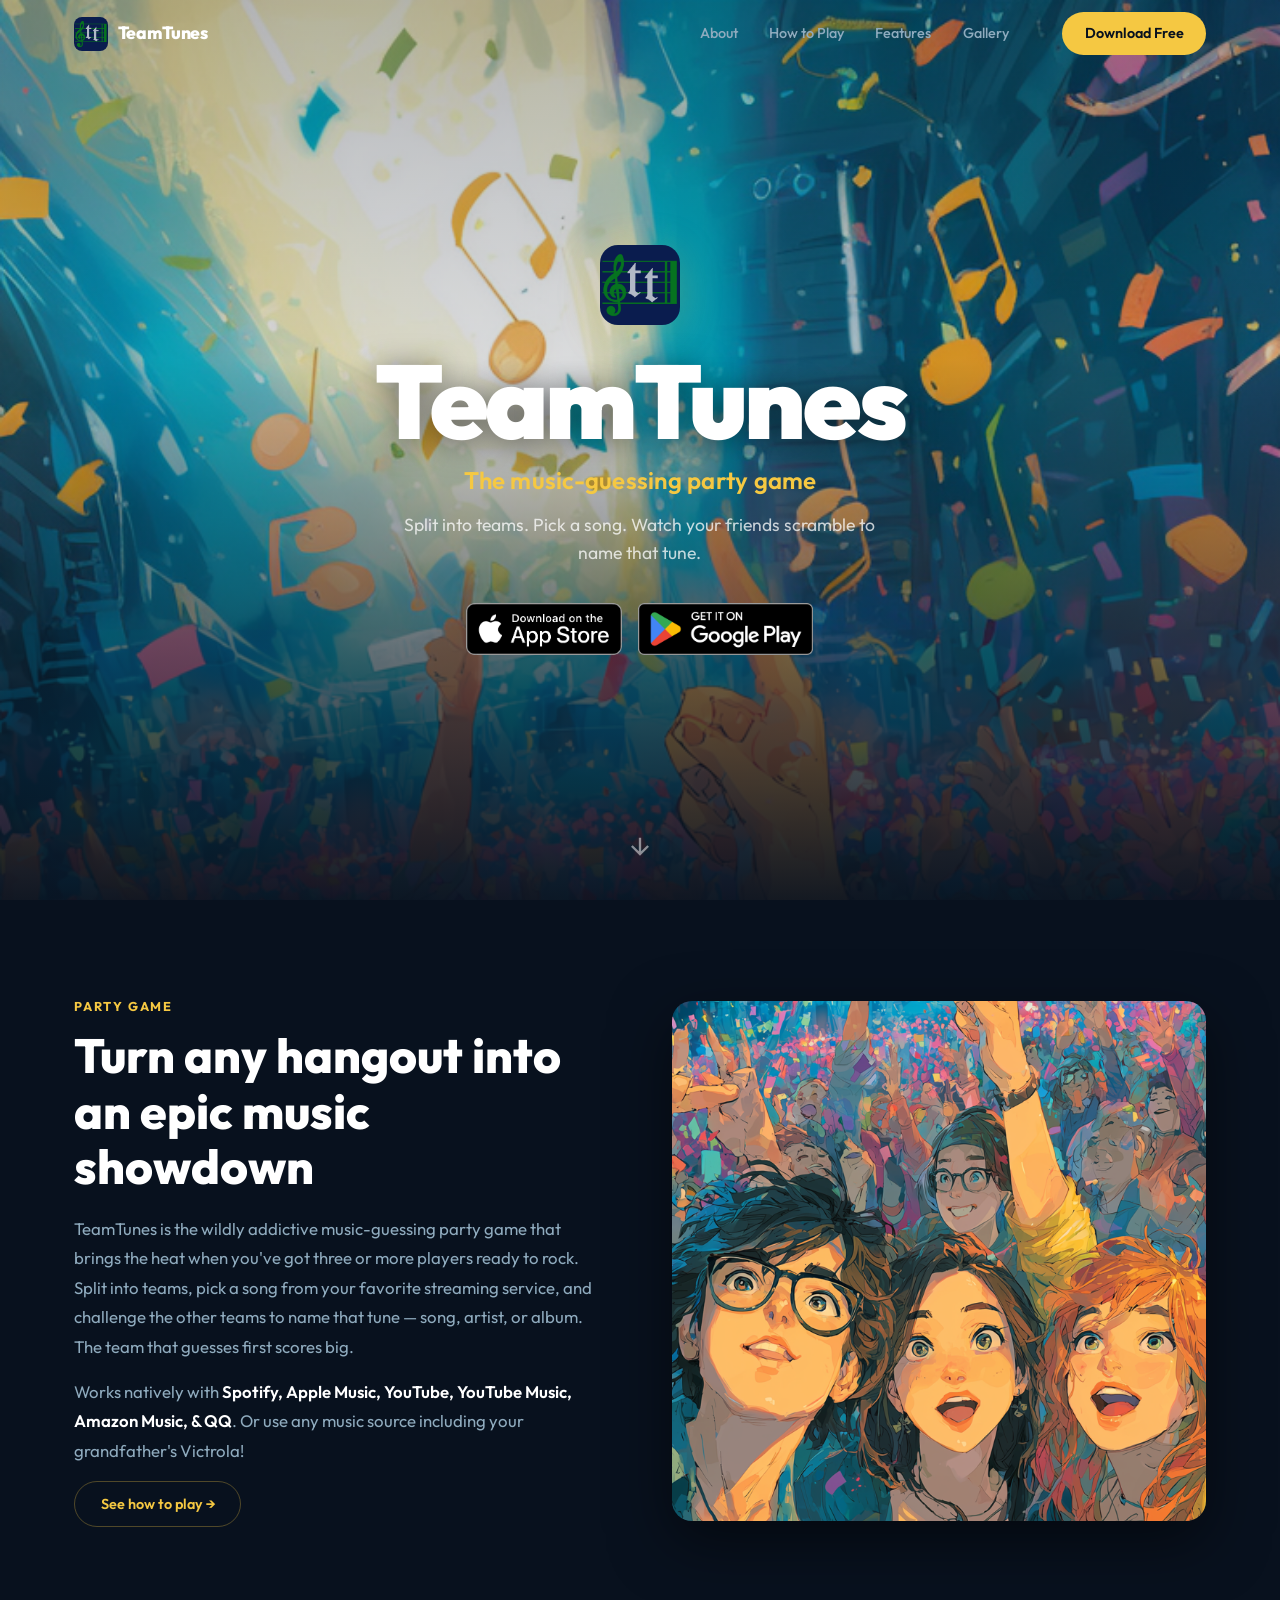
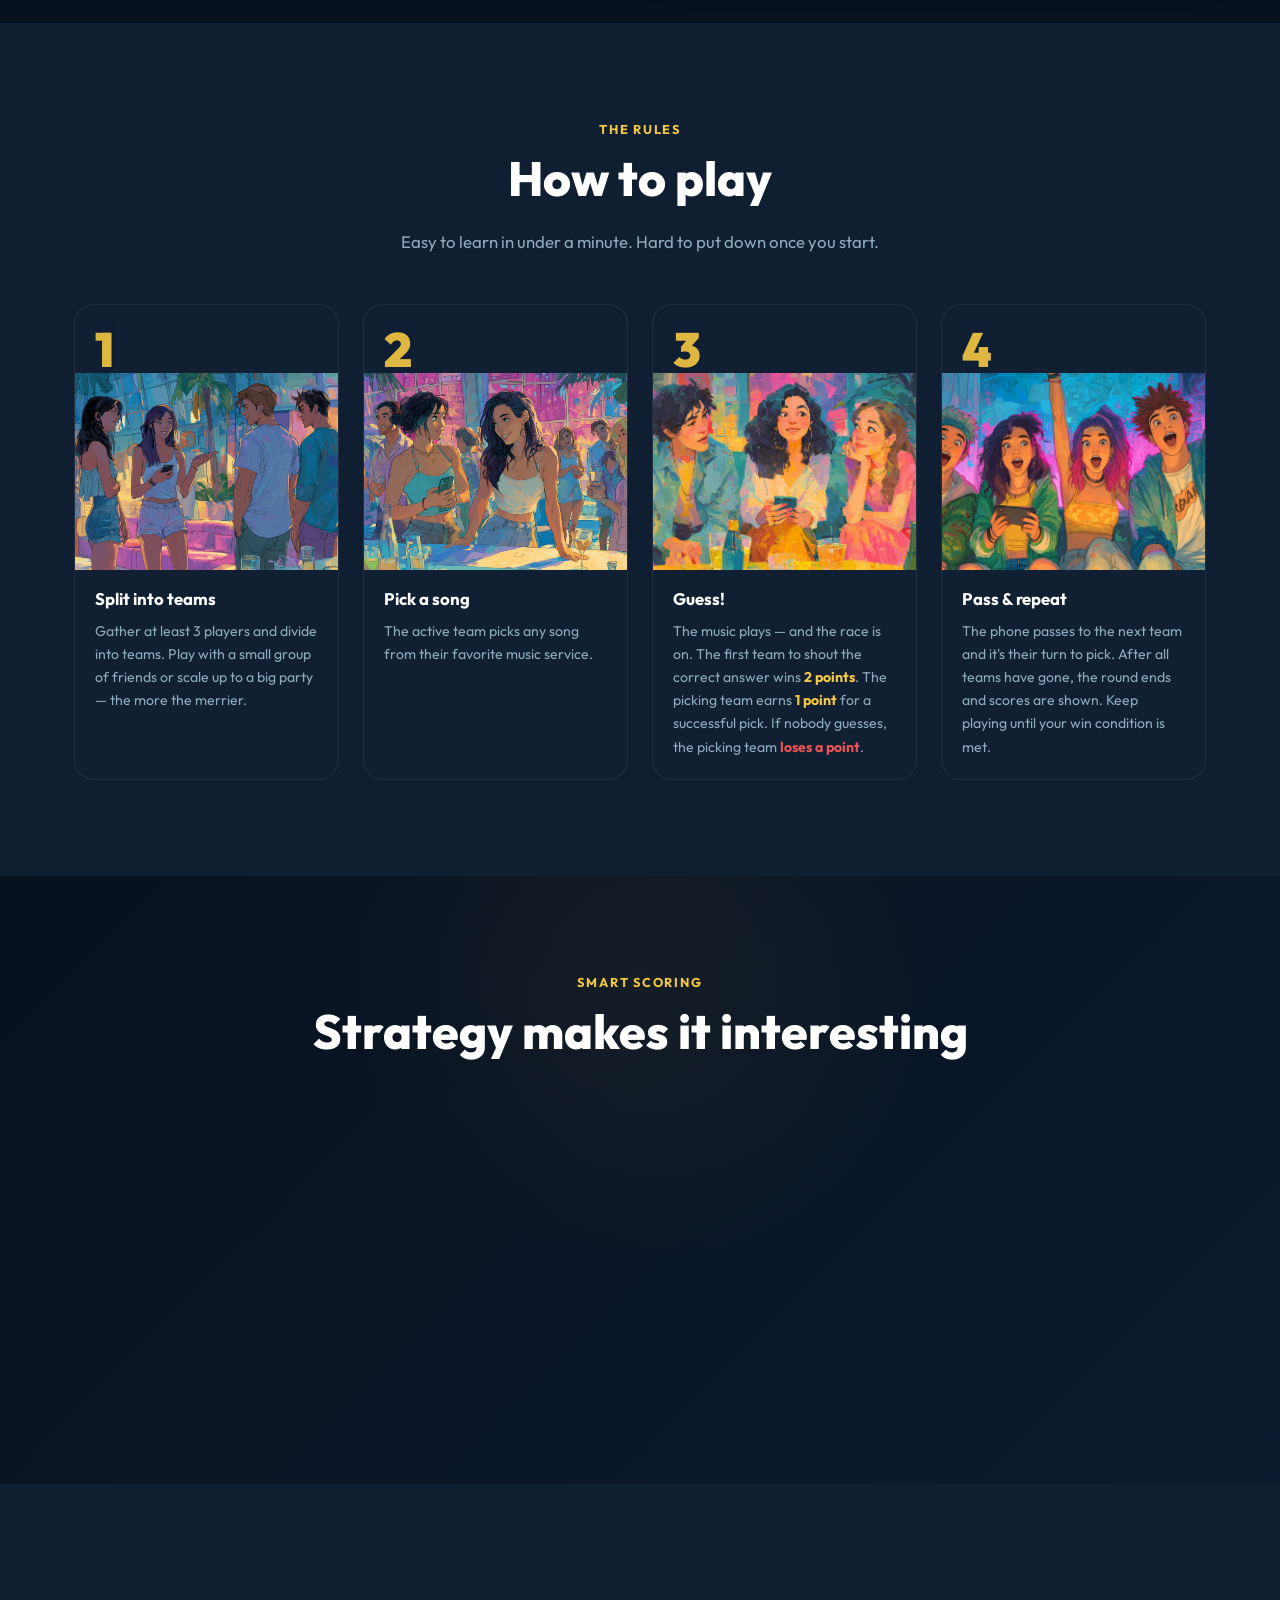
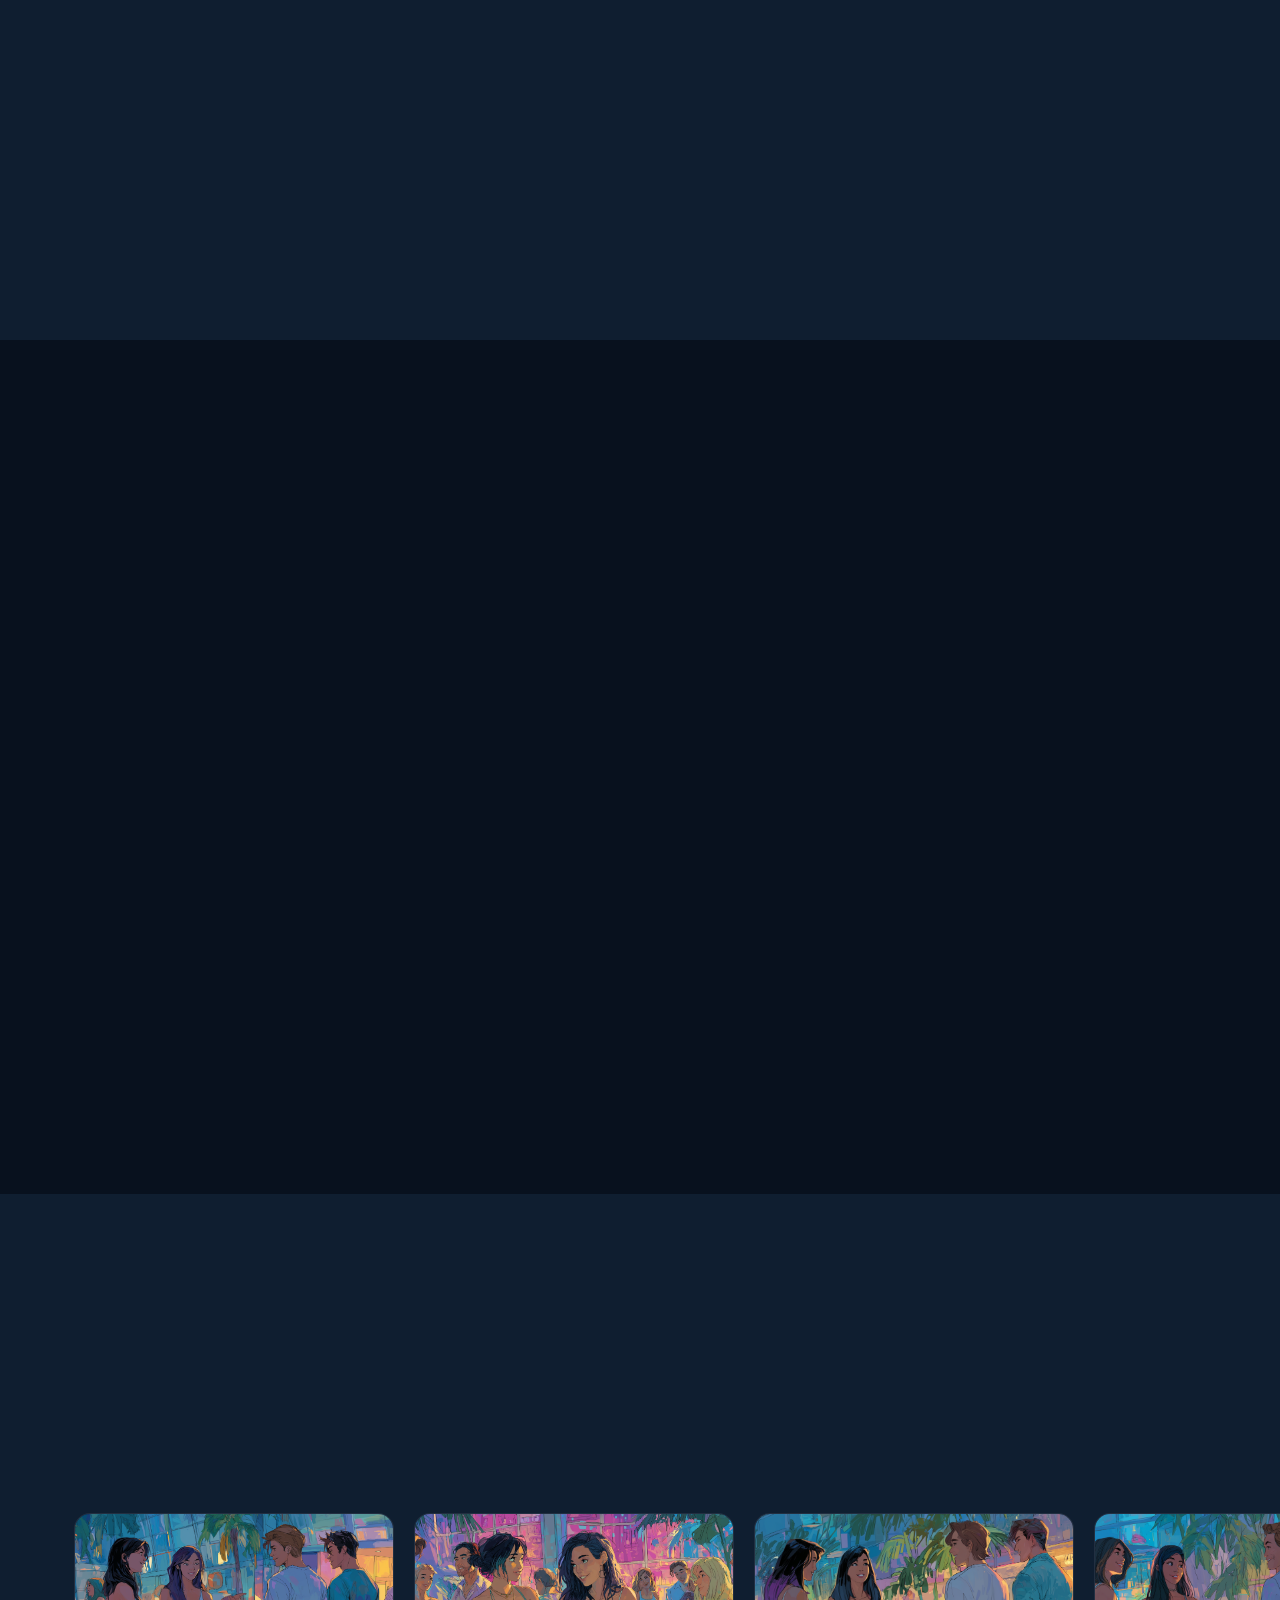
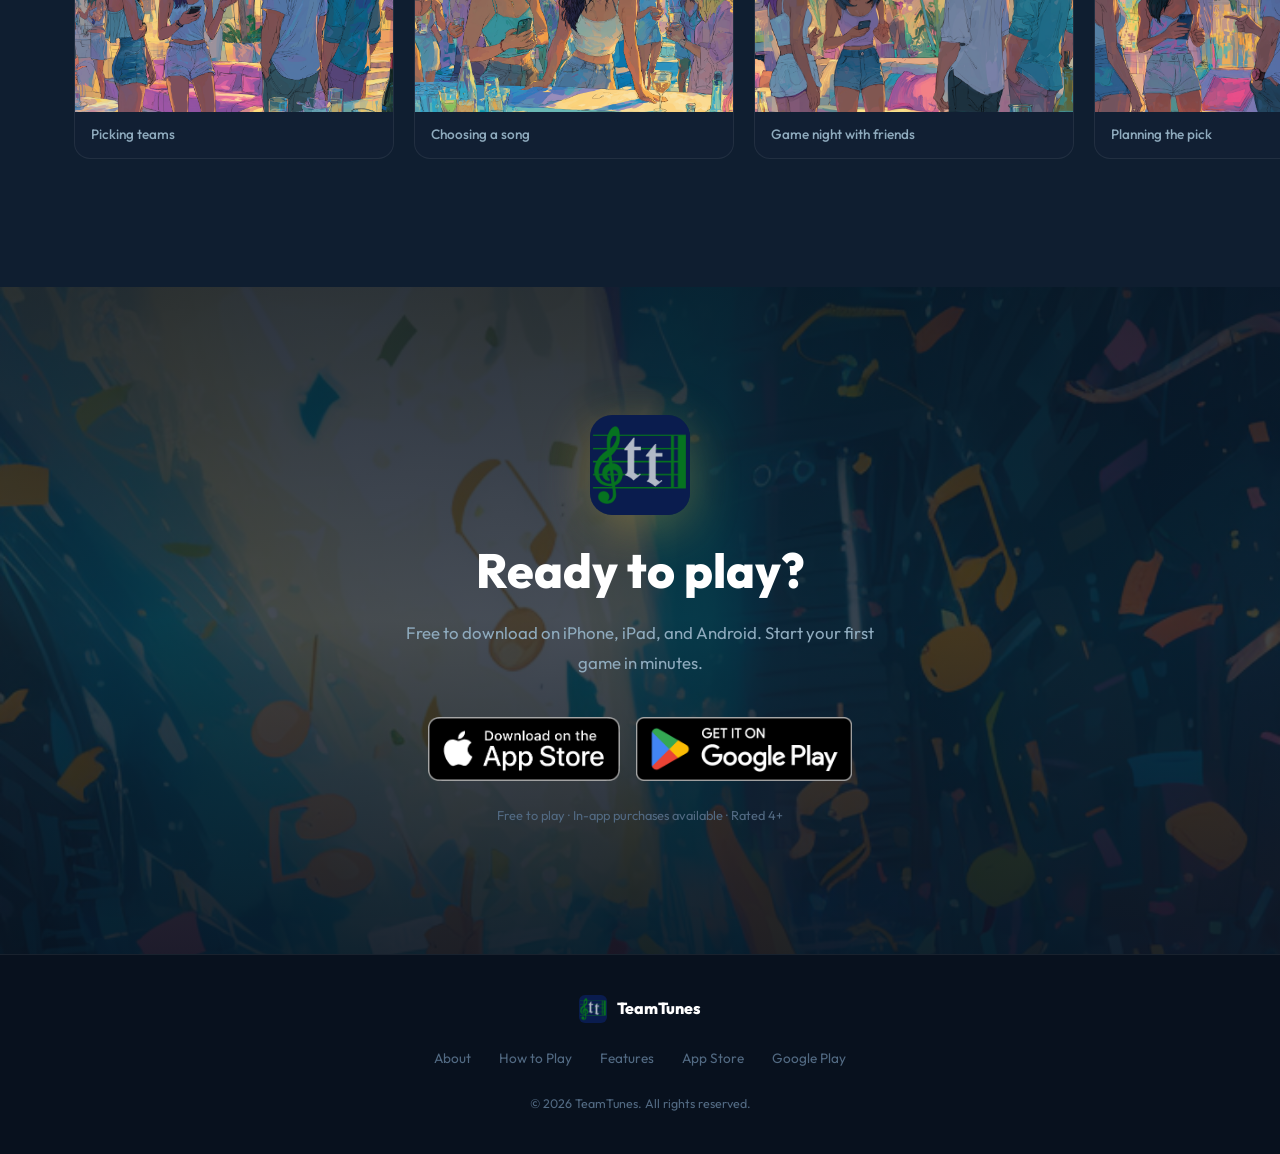
==== commit dd1f04ea: "Remove extra text from How to Play step 2" ====
--- a/index.html
+++ b/index.html
@@ -153,8 +153,6 @@
           <h3 class="step-title">Pick a song</h3>
           <p class="step-body">
             The active team picks any song from their favorite music service.
-            They choose whether the others must guess the <em>song, artist,</em> or <em>album</em>.
-            Pick strategically — songs the other teams might know (but can't quite name).
           </p>
         </div>
 
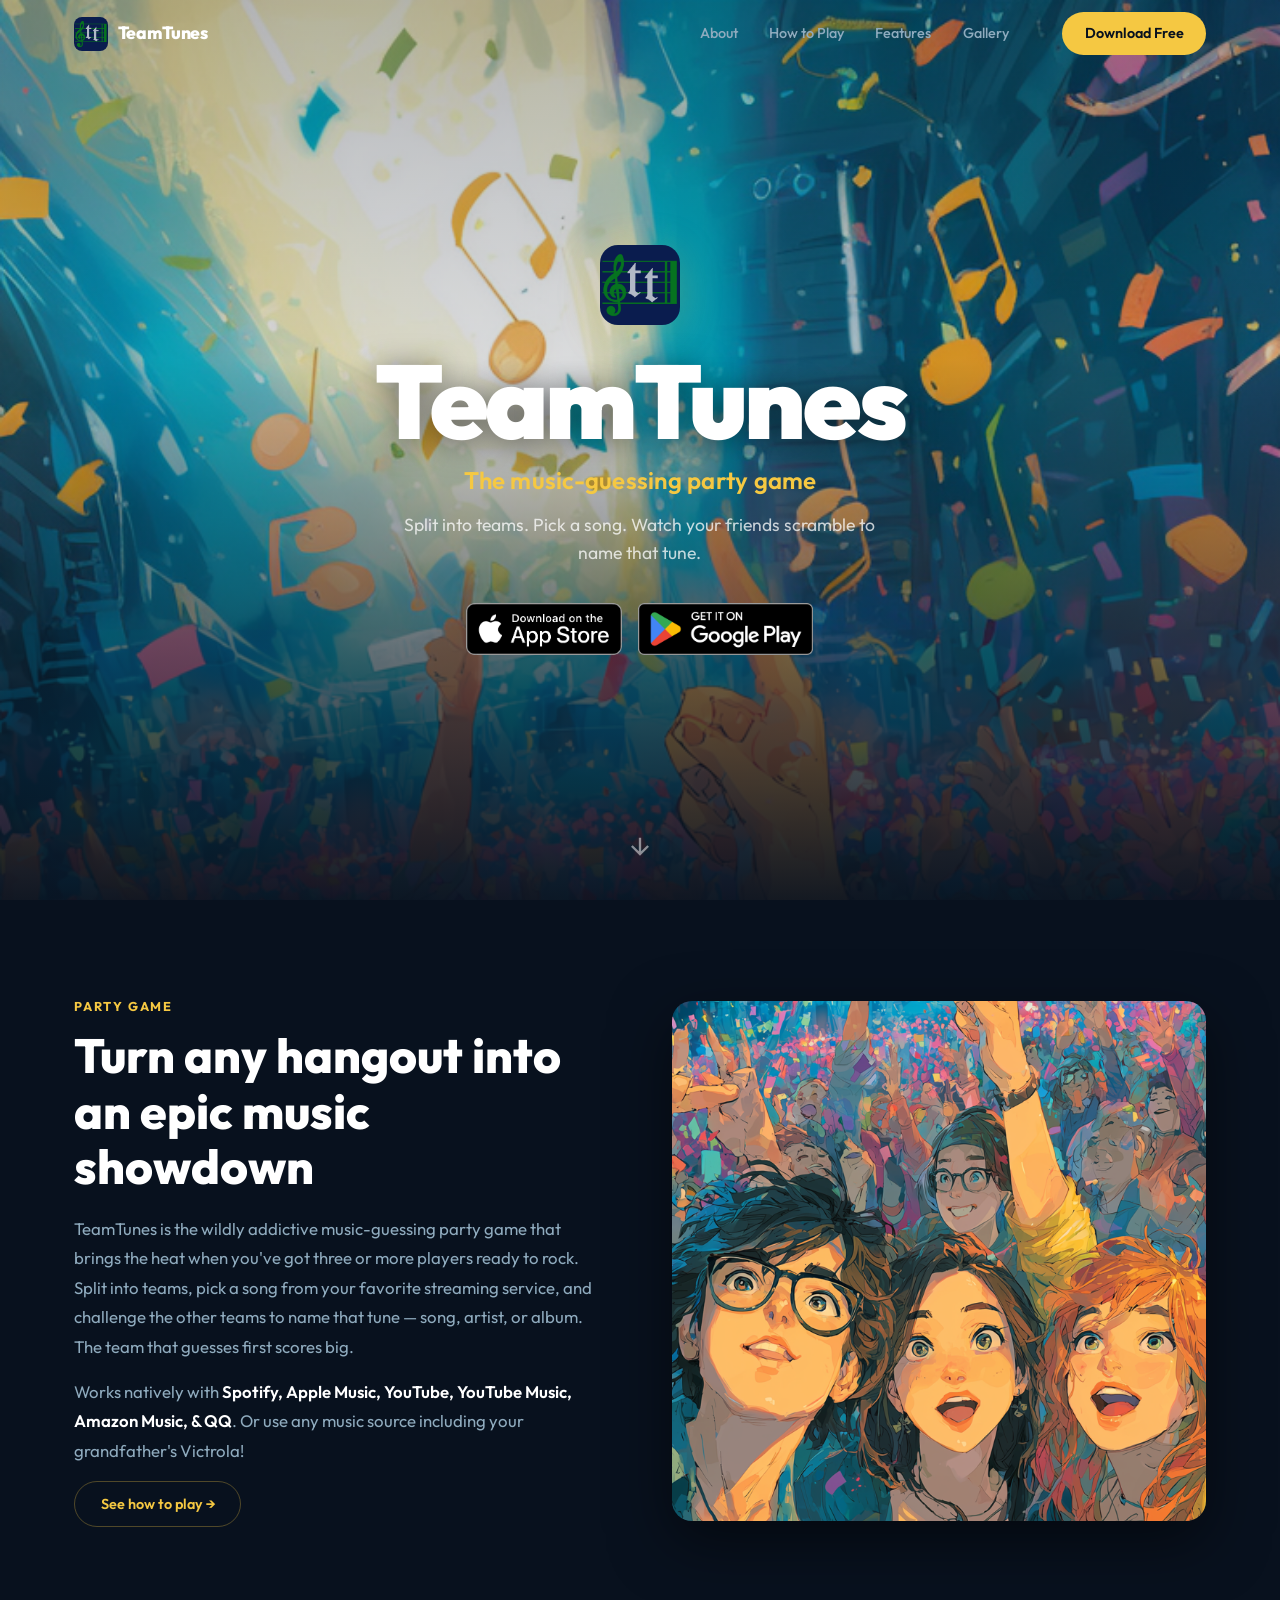
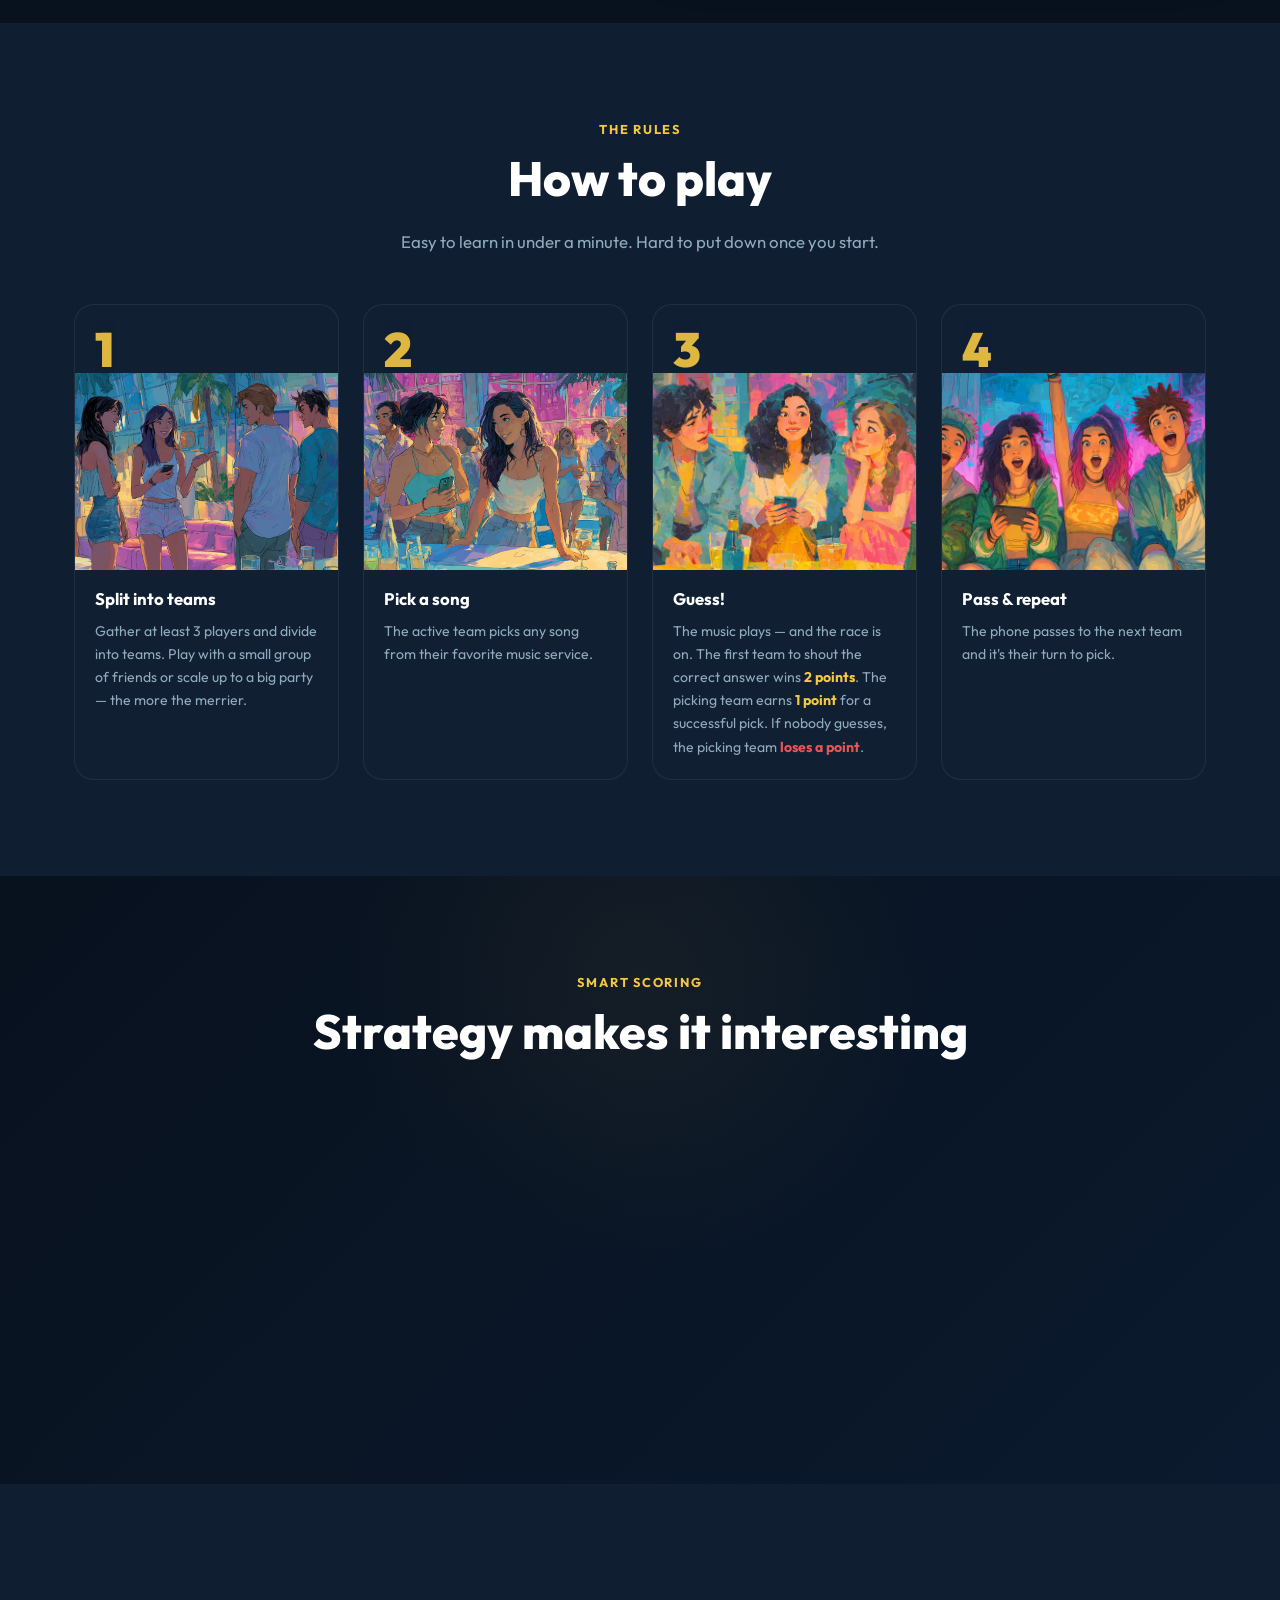
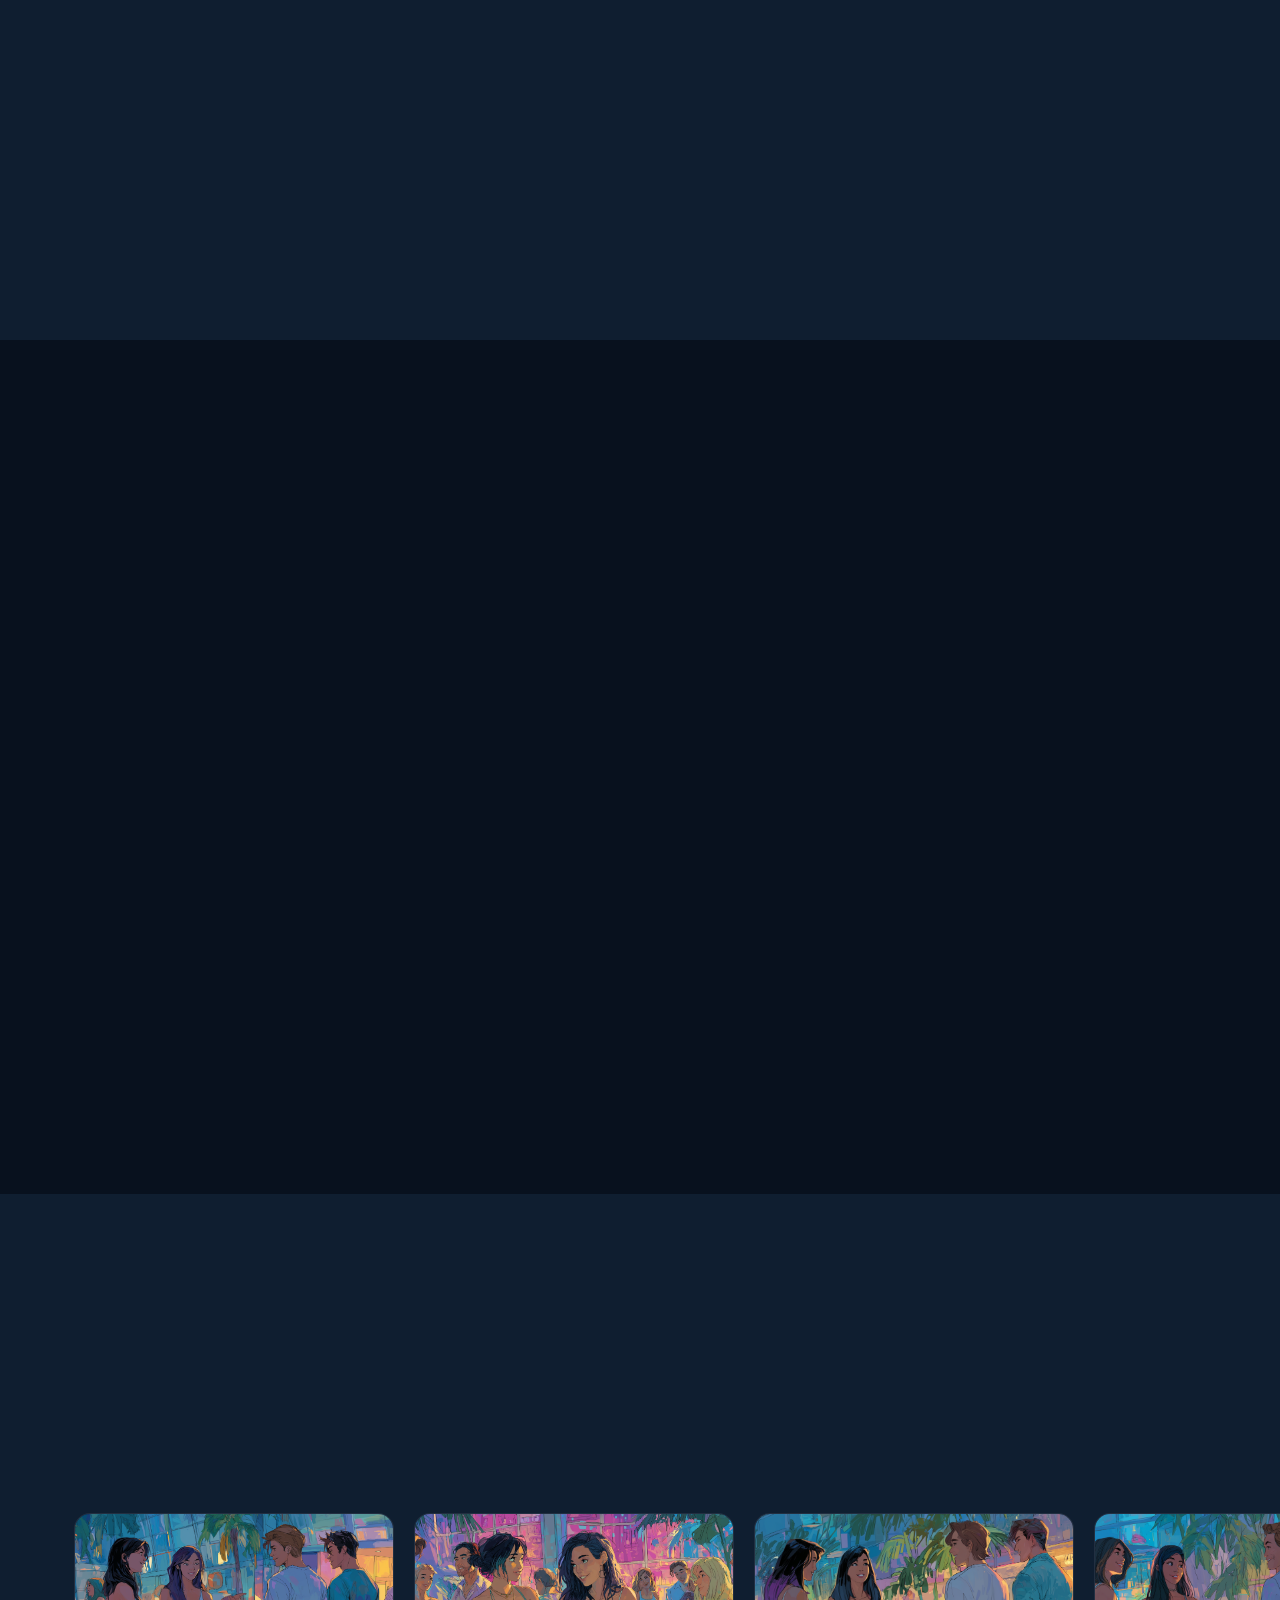
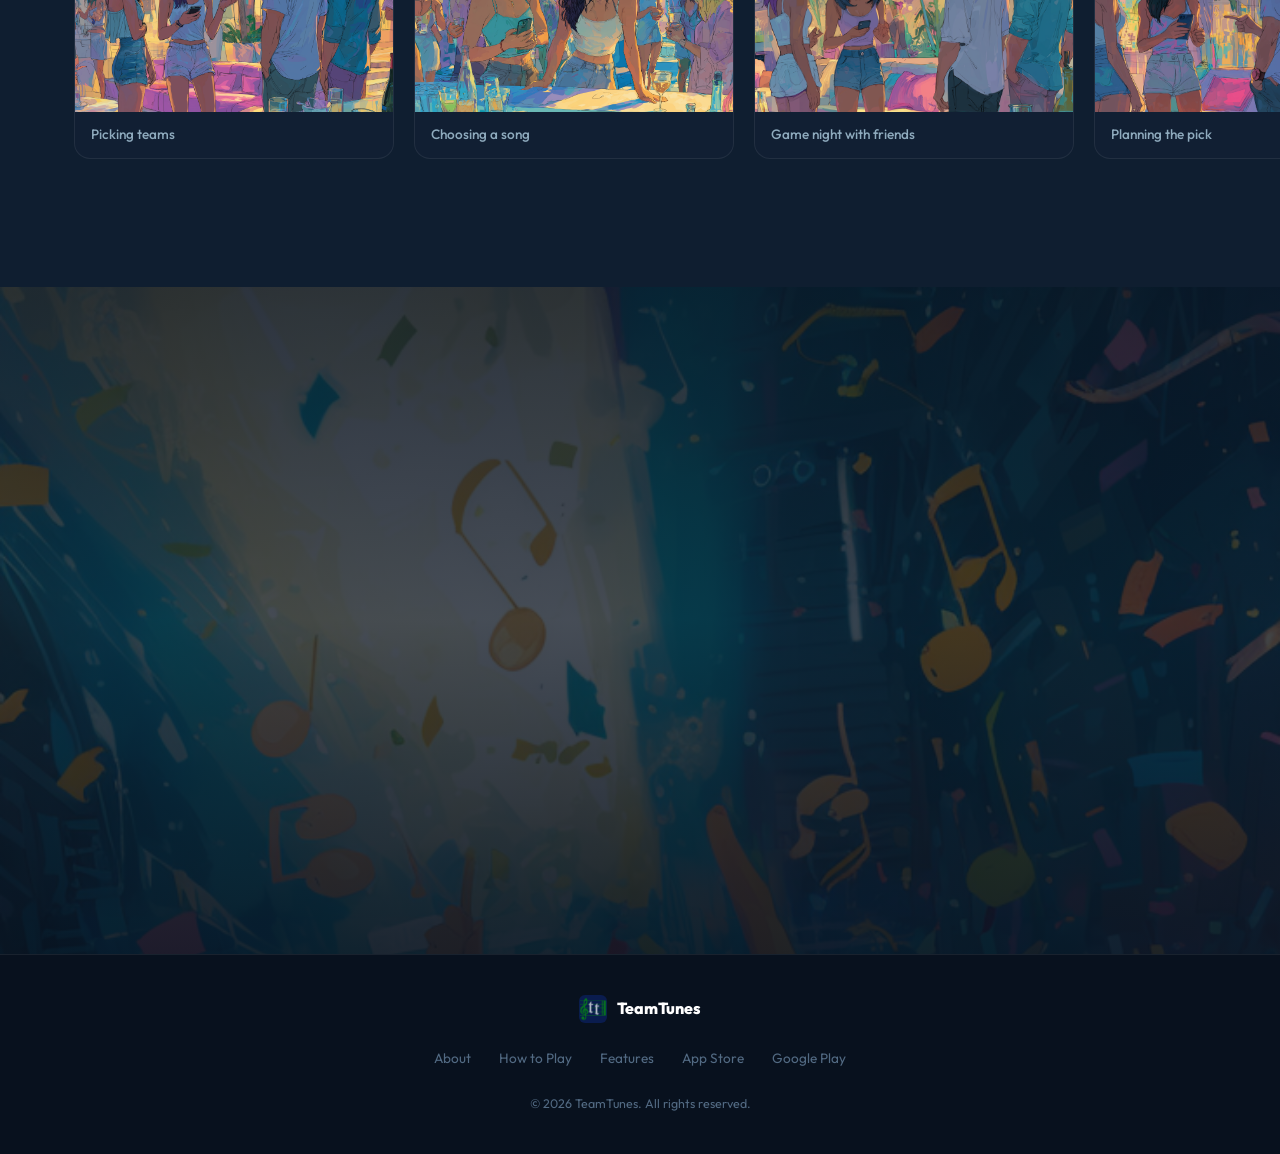
==== commit aa4828a6: "Remove extra text from How to Play step 4" ====
--- a/index.html
+++ b/index.html
@@ -177,9 +177,7 @@
           </div>
           <h3 class="step-title">Pass &amp; repeat</h3>
           <p class="step-body">
-            The phone passes to the next team and it's their turn to pick. After
-            all teams have gone, the round ends and scores are shown. Keep playing
-            until your win condition is met.
+            The phone passes to the next team and it's their turn to pick.
           </p>
         </div>
 
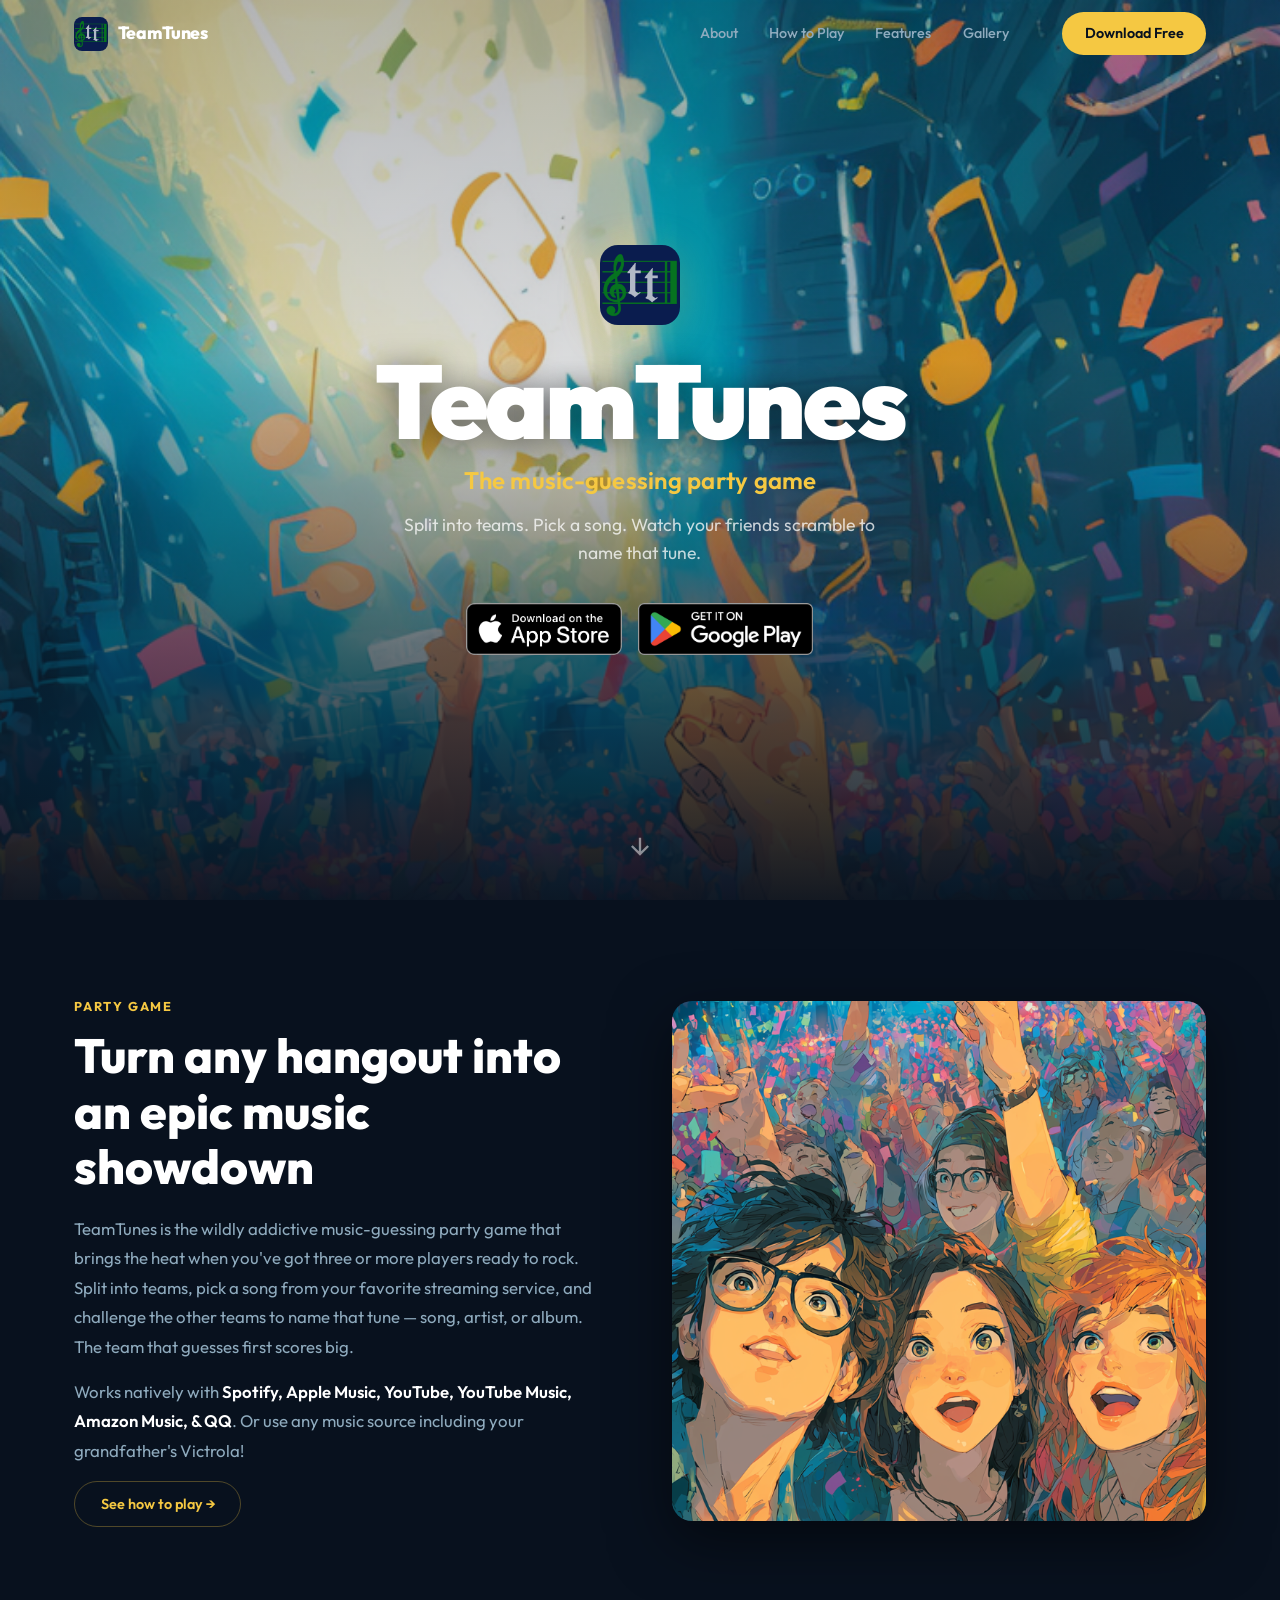
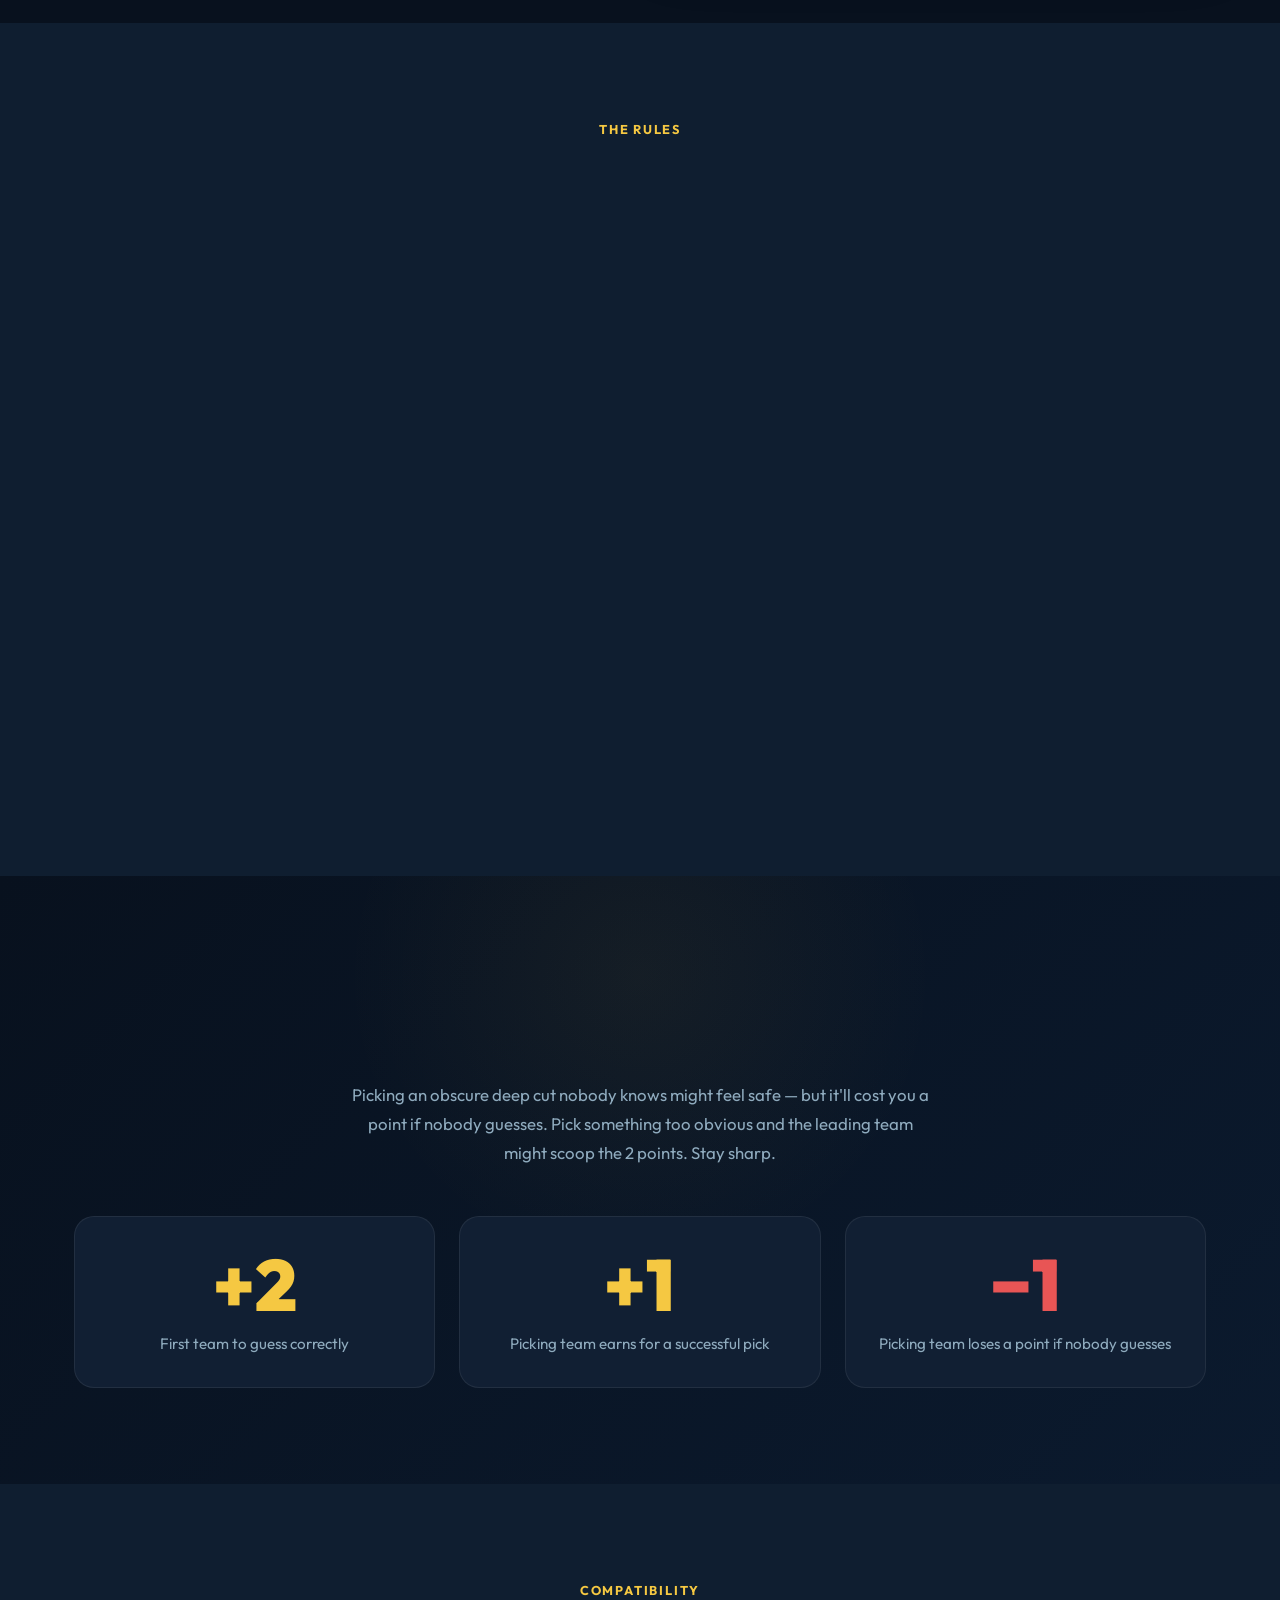
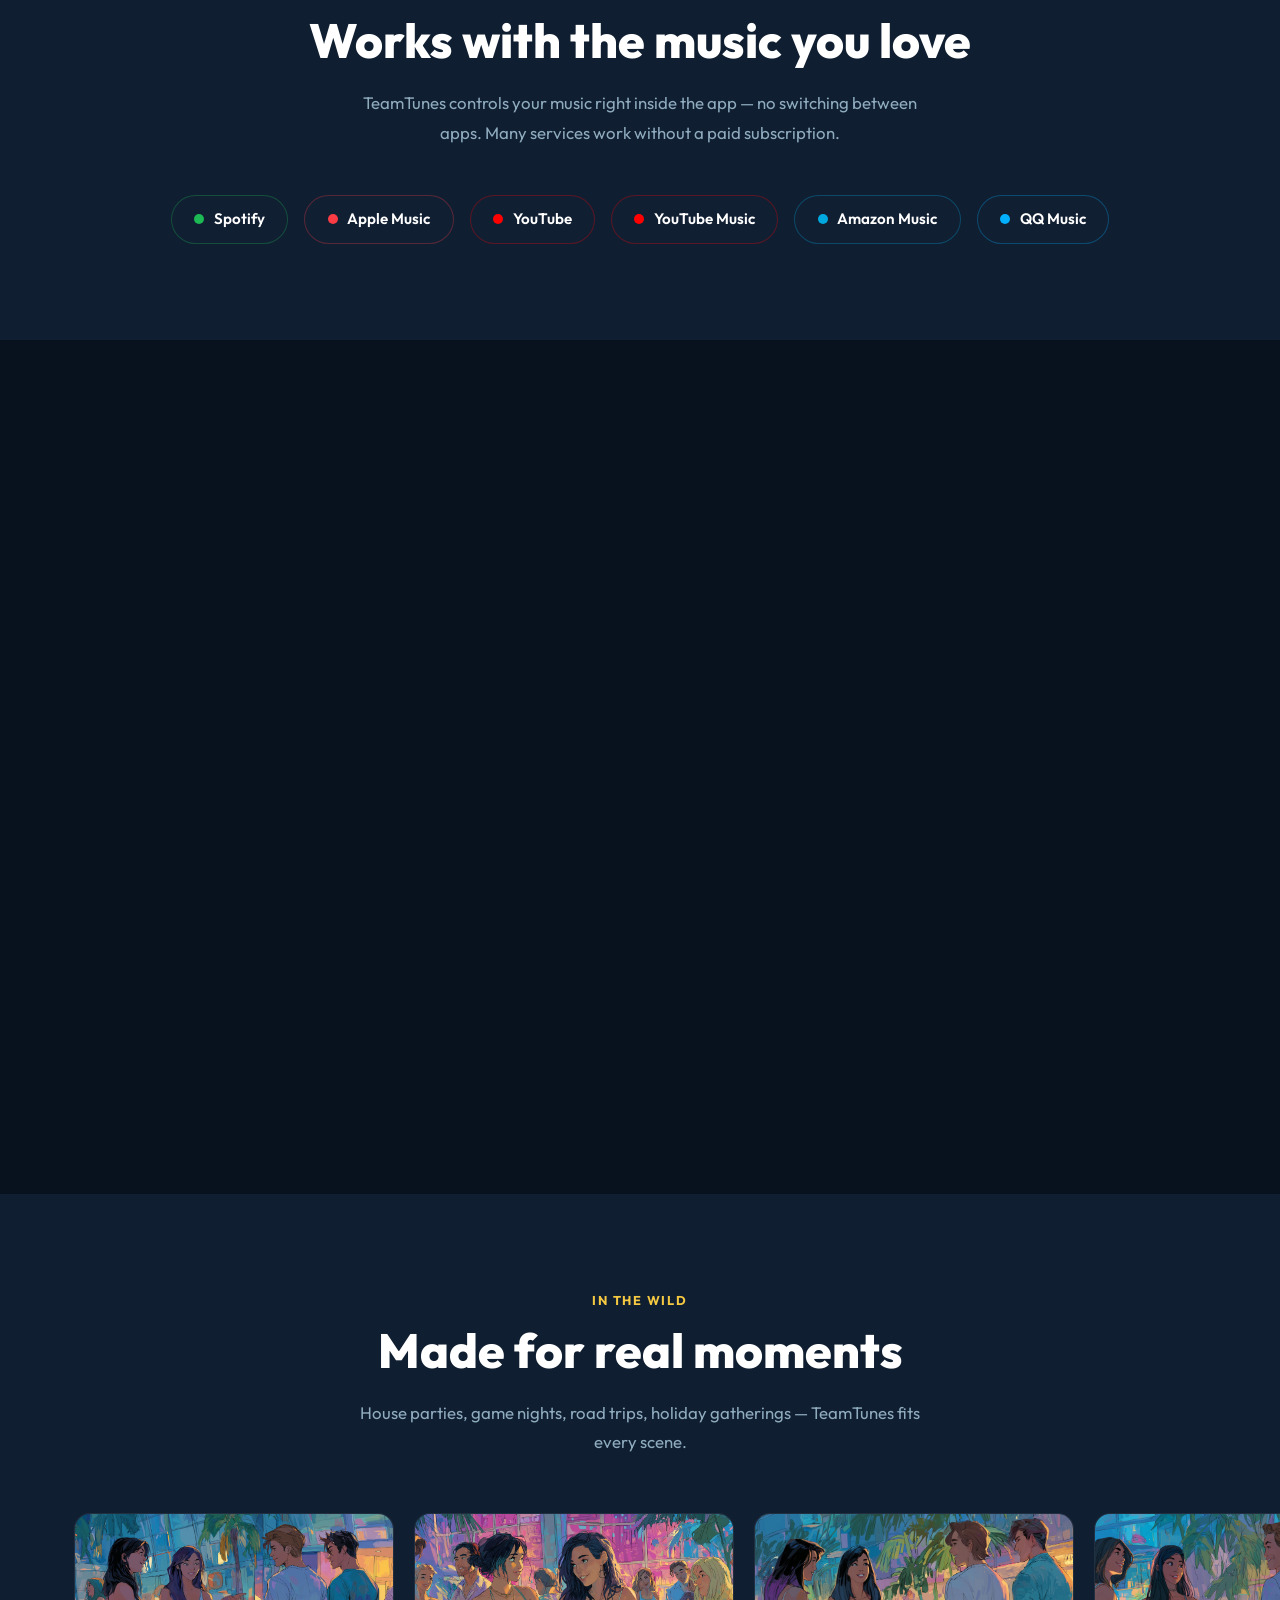
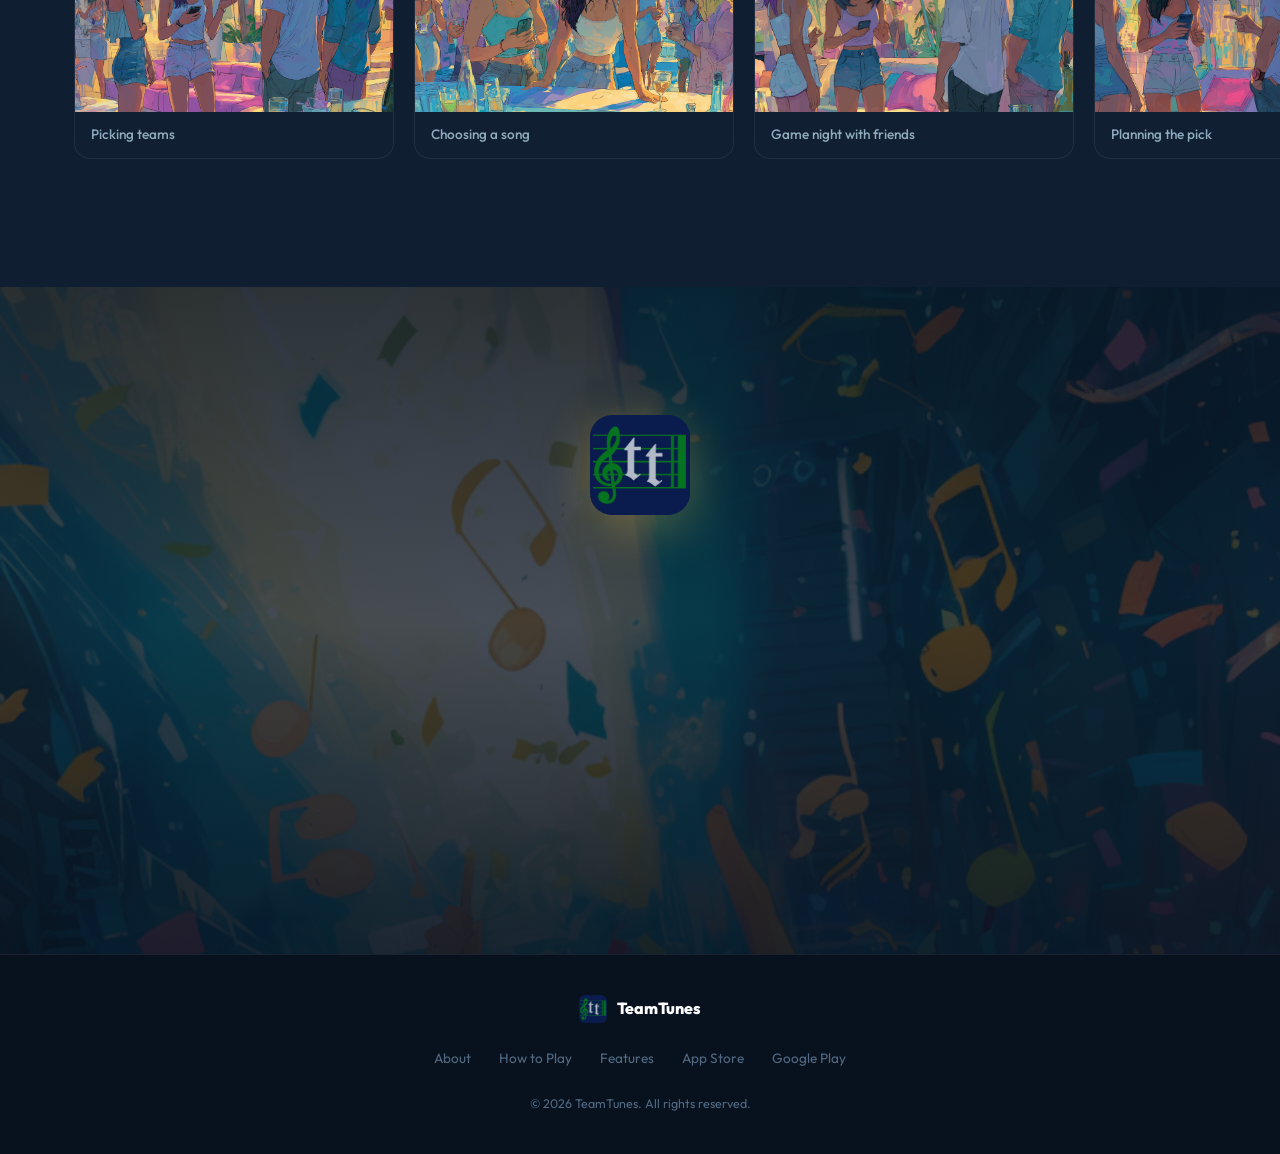
==== commit 17ad743b: "Update scoring section strategy description" ====
--- a/index.html
+++ b/index.html
@@ -194,7 +194,7 @@
       <h2 class="section-title center reveal">Strategy makes it interesting</h2>
       <p class="section-body center reveal" style="max-width:580px;margin:0 auto 3rem;">
         Picking an obscure deep cut nobody knows might feel safe — but it'll cost you a point if nobody guesses.
-        Pick something too obvious and the other team scoops the 2 points. Stay sharp.
+        Pick something too obvious and the leading team might scoop the 2 points. Stay sharp.
       </p>
       <div class="score-cards">
         <div class="score-card reveal">
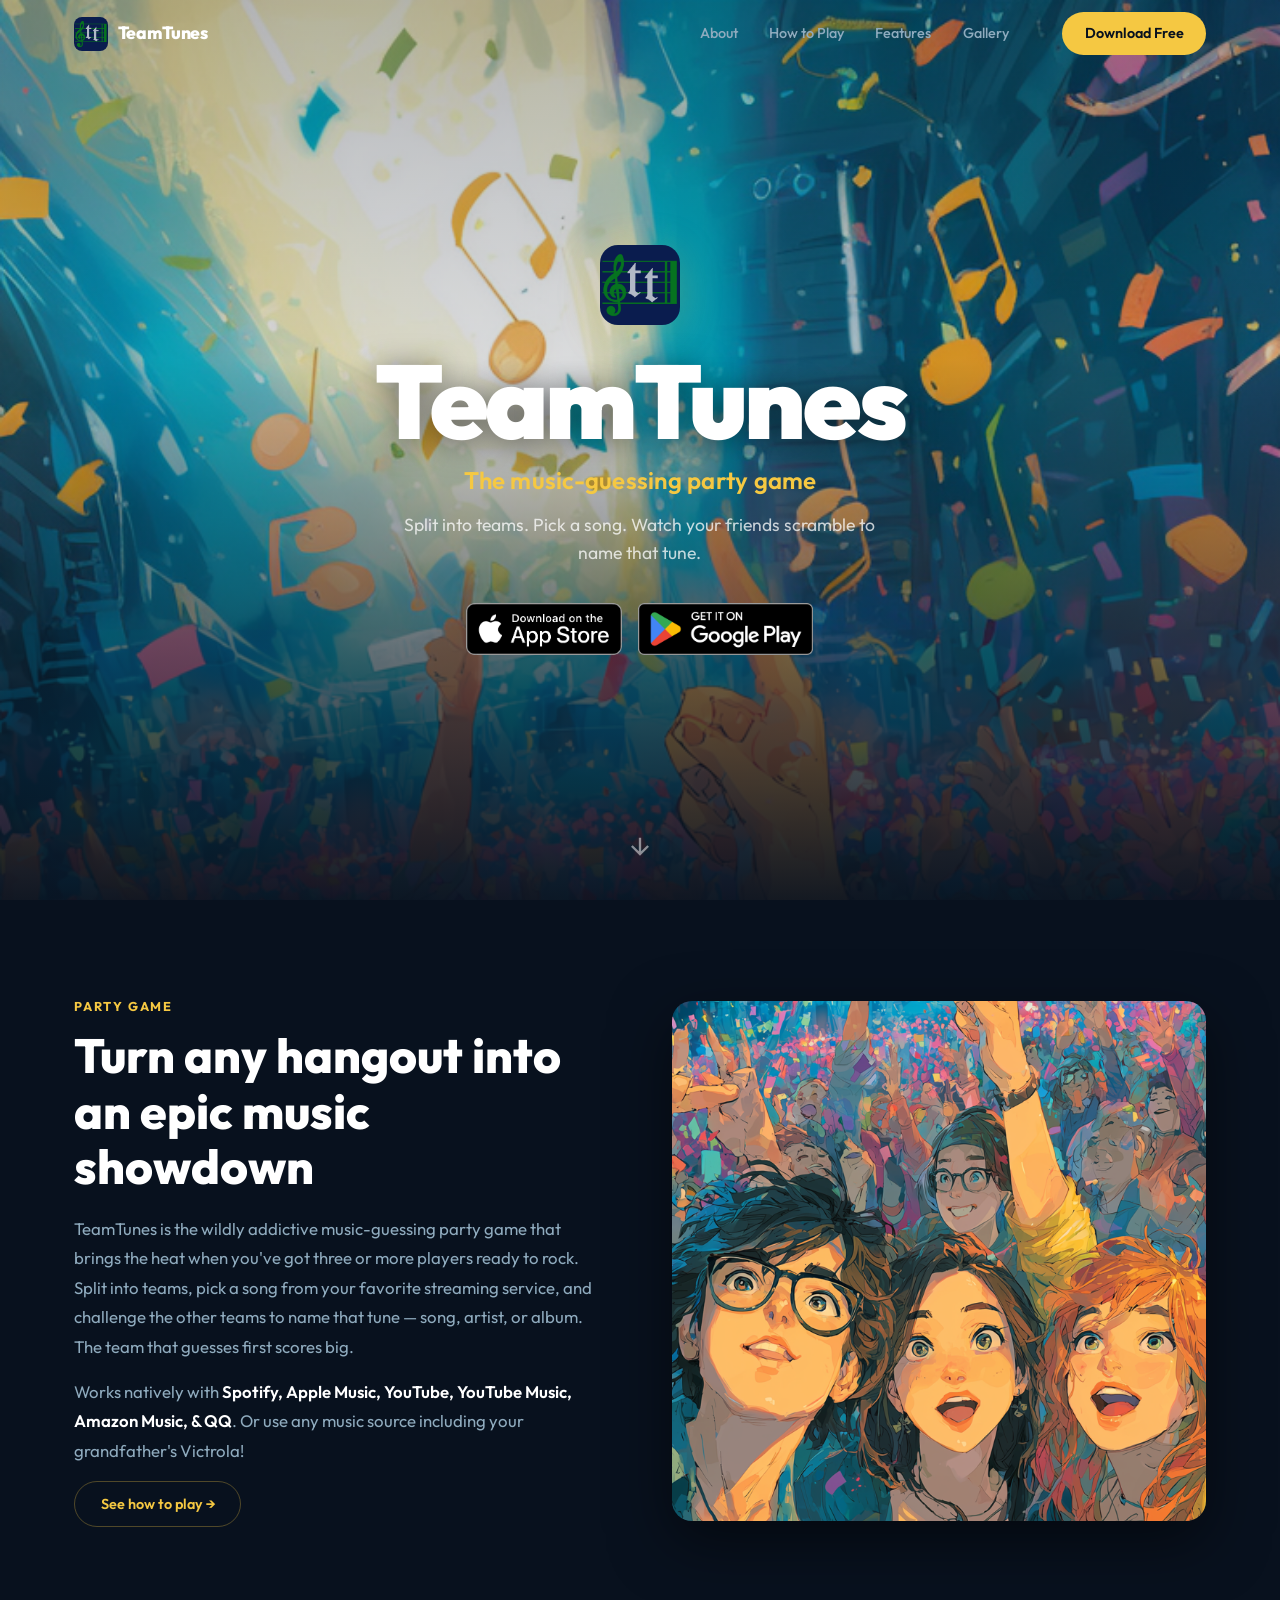
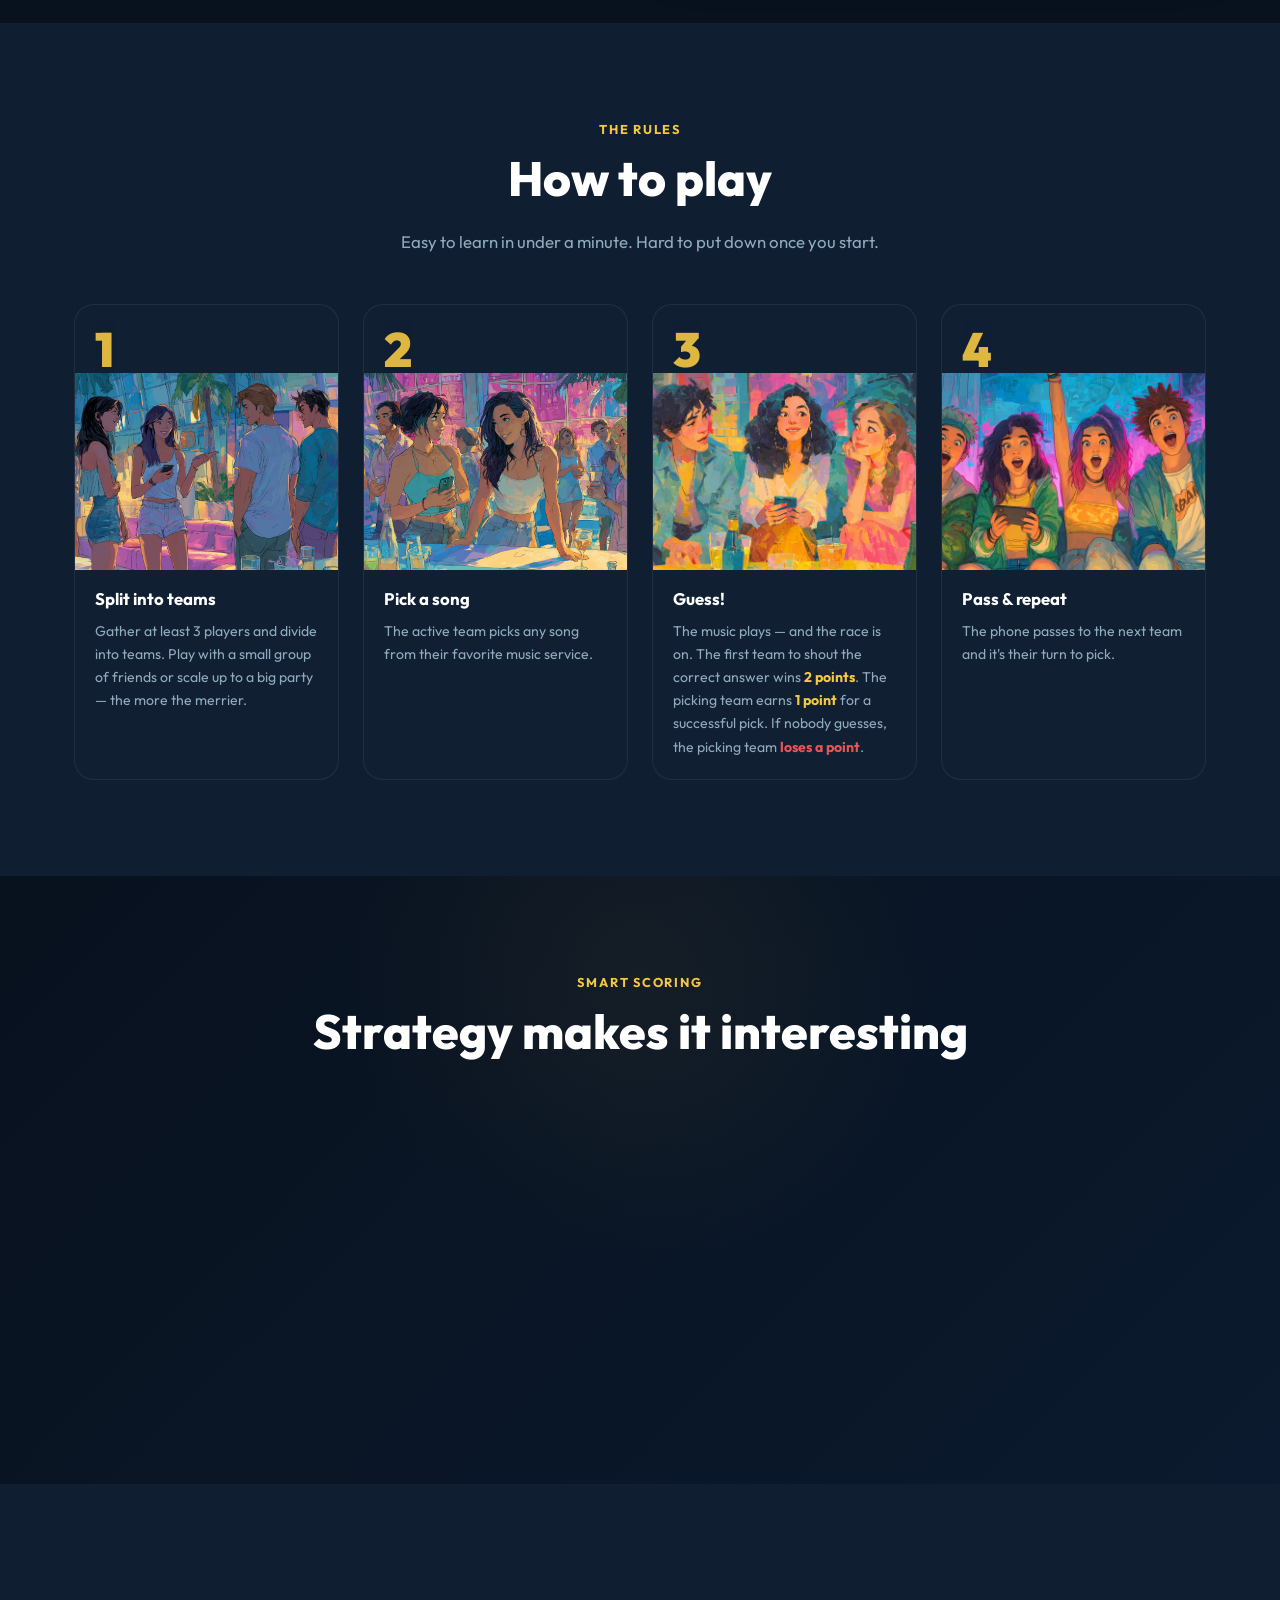
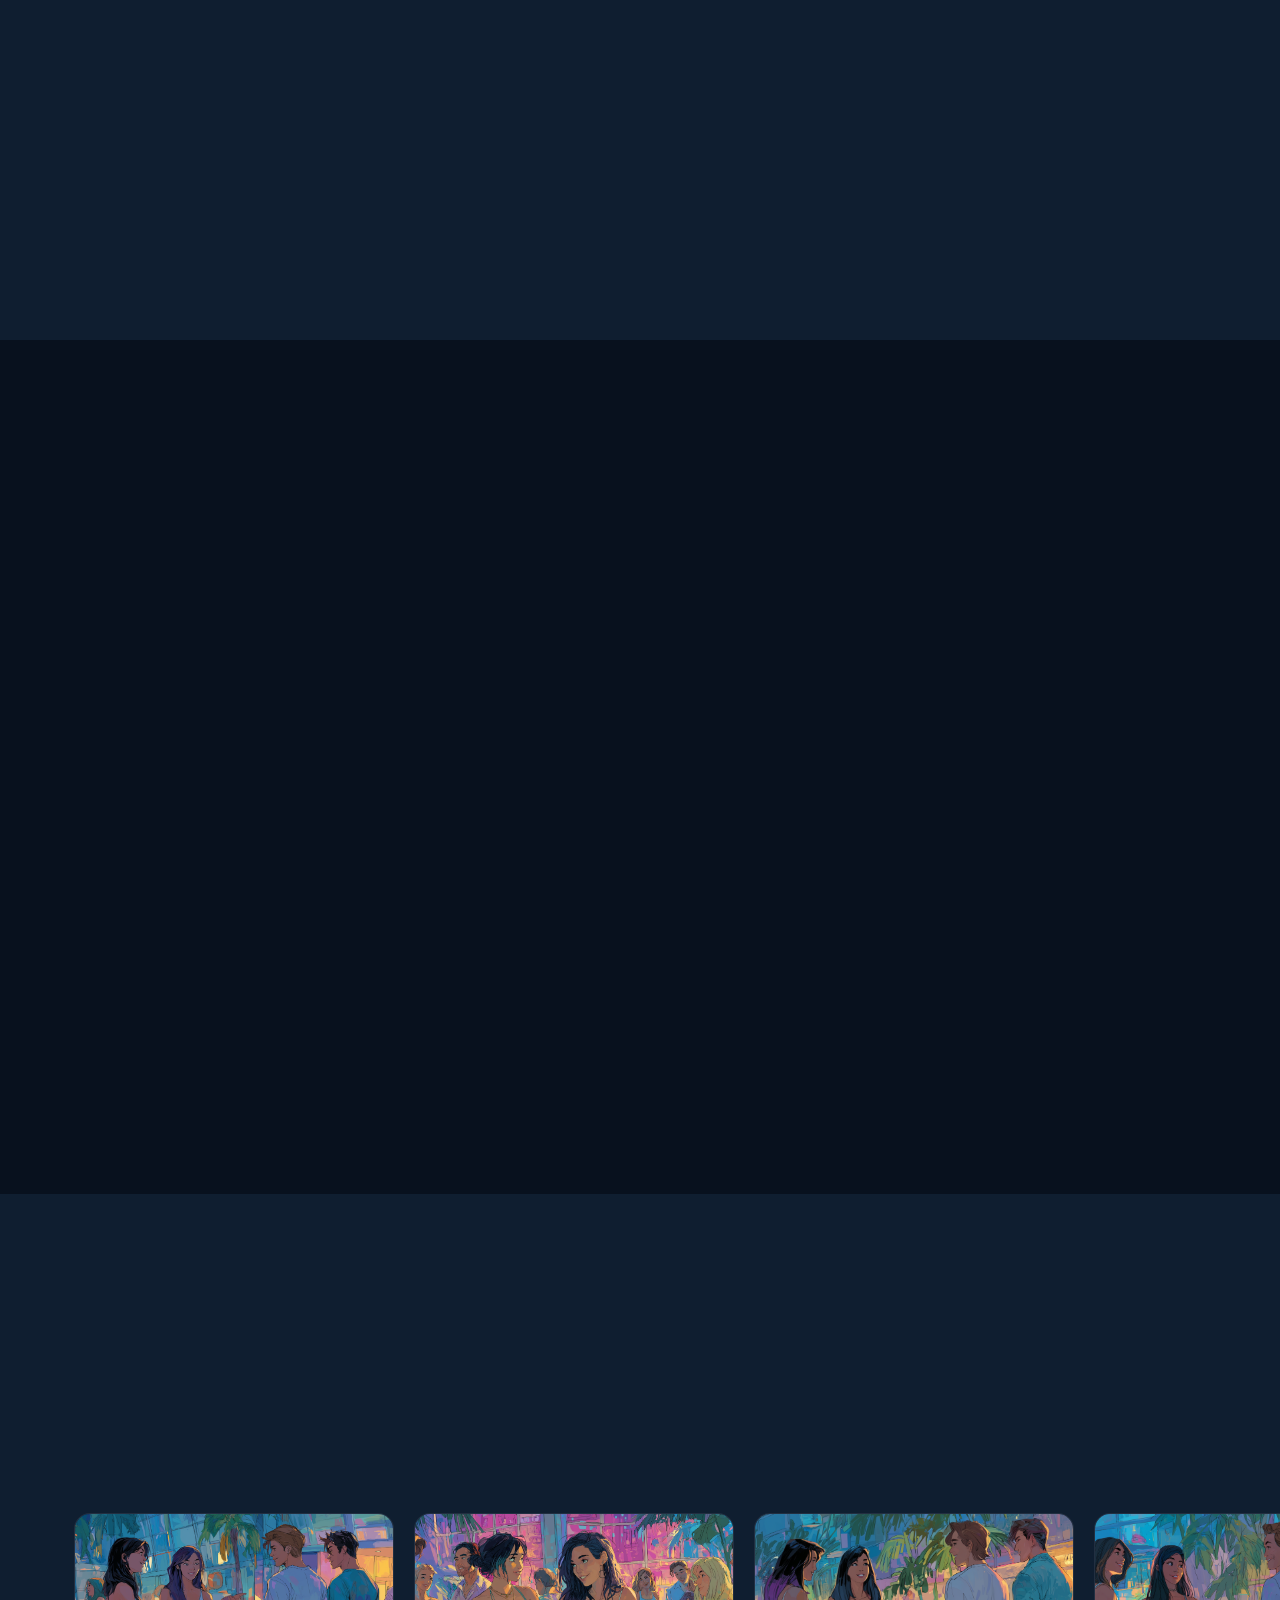
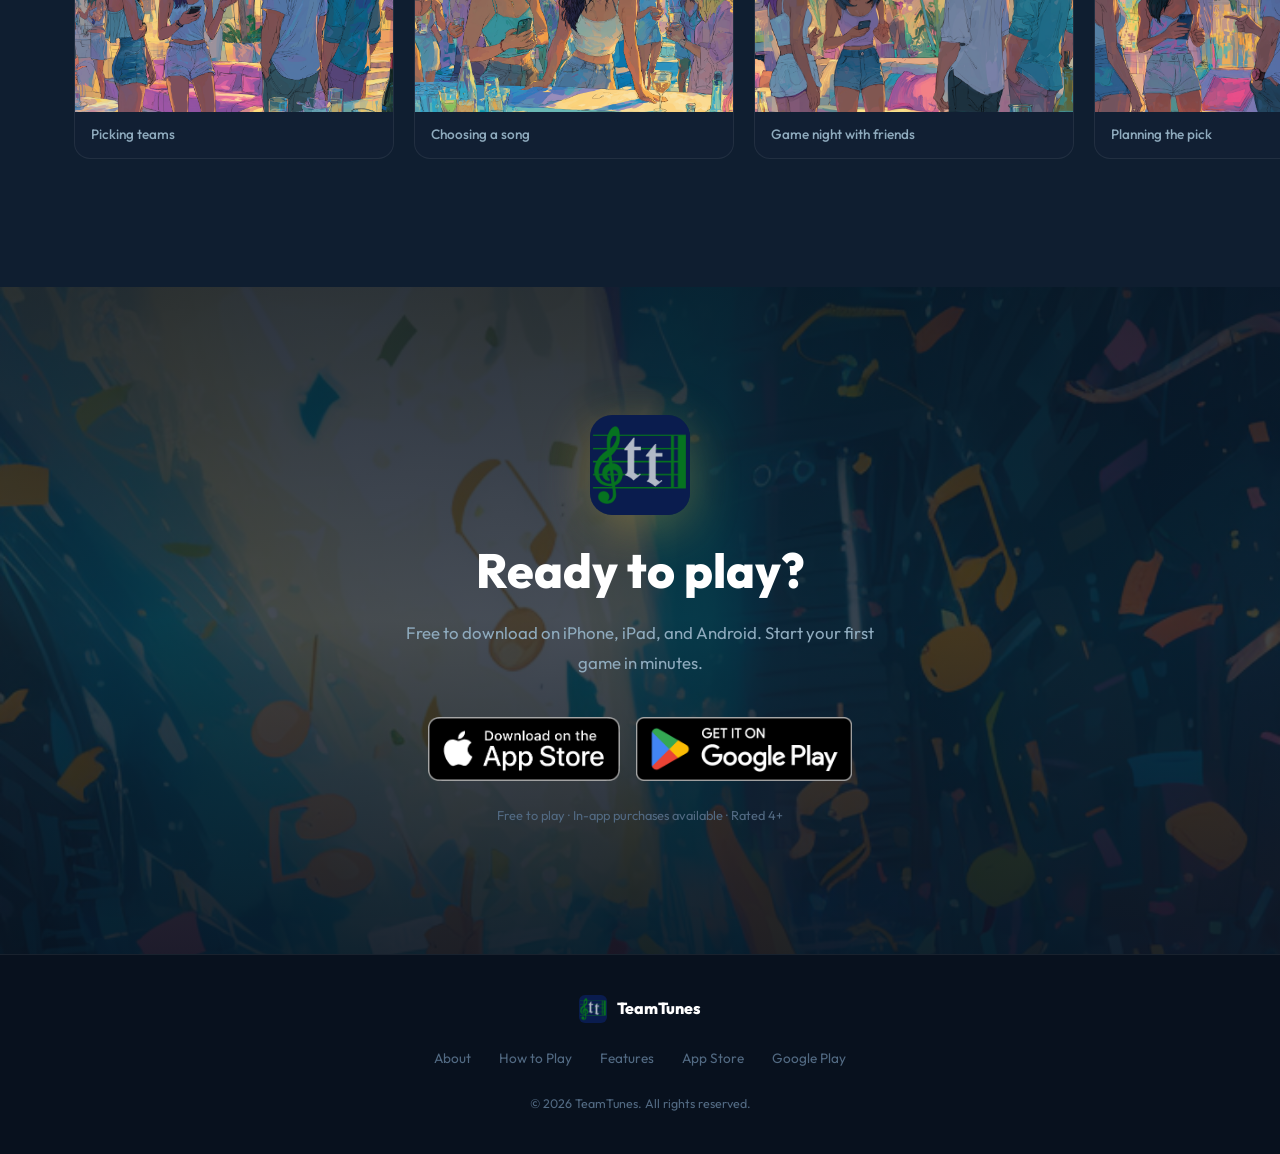
==== commit c1d7bbf0: "Update music services section description" ====
--- a/index.html
+++ b/index.html
@@ -221,7 +221,7 @@
       <p class="section-eyebrow center reveal">Compatibility</p>
       <h2 class="section-title center reveal">Works with the music you love</h2>
       <p class="section-body center reveal" style="max-width:580px;margin:0 auto 3rem;">
-        TeamTunes controls your music right inside the app — no switching between apps.
+        TeamTunes can control your music right inside the app — minimizing app switching.
         Many services work without a paid subscription.
       </p>
       <div class="services-grid">
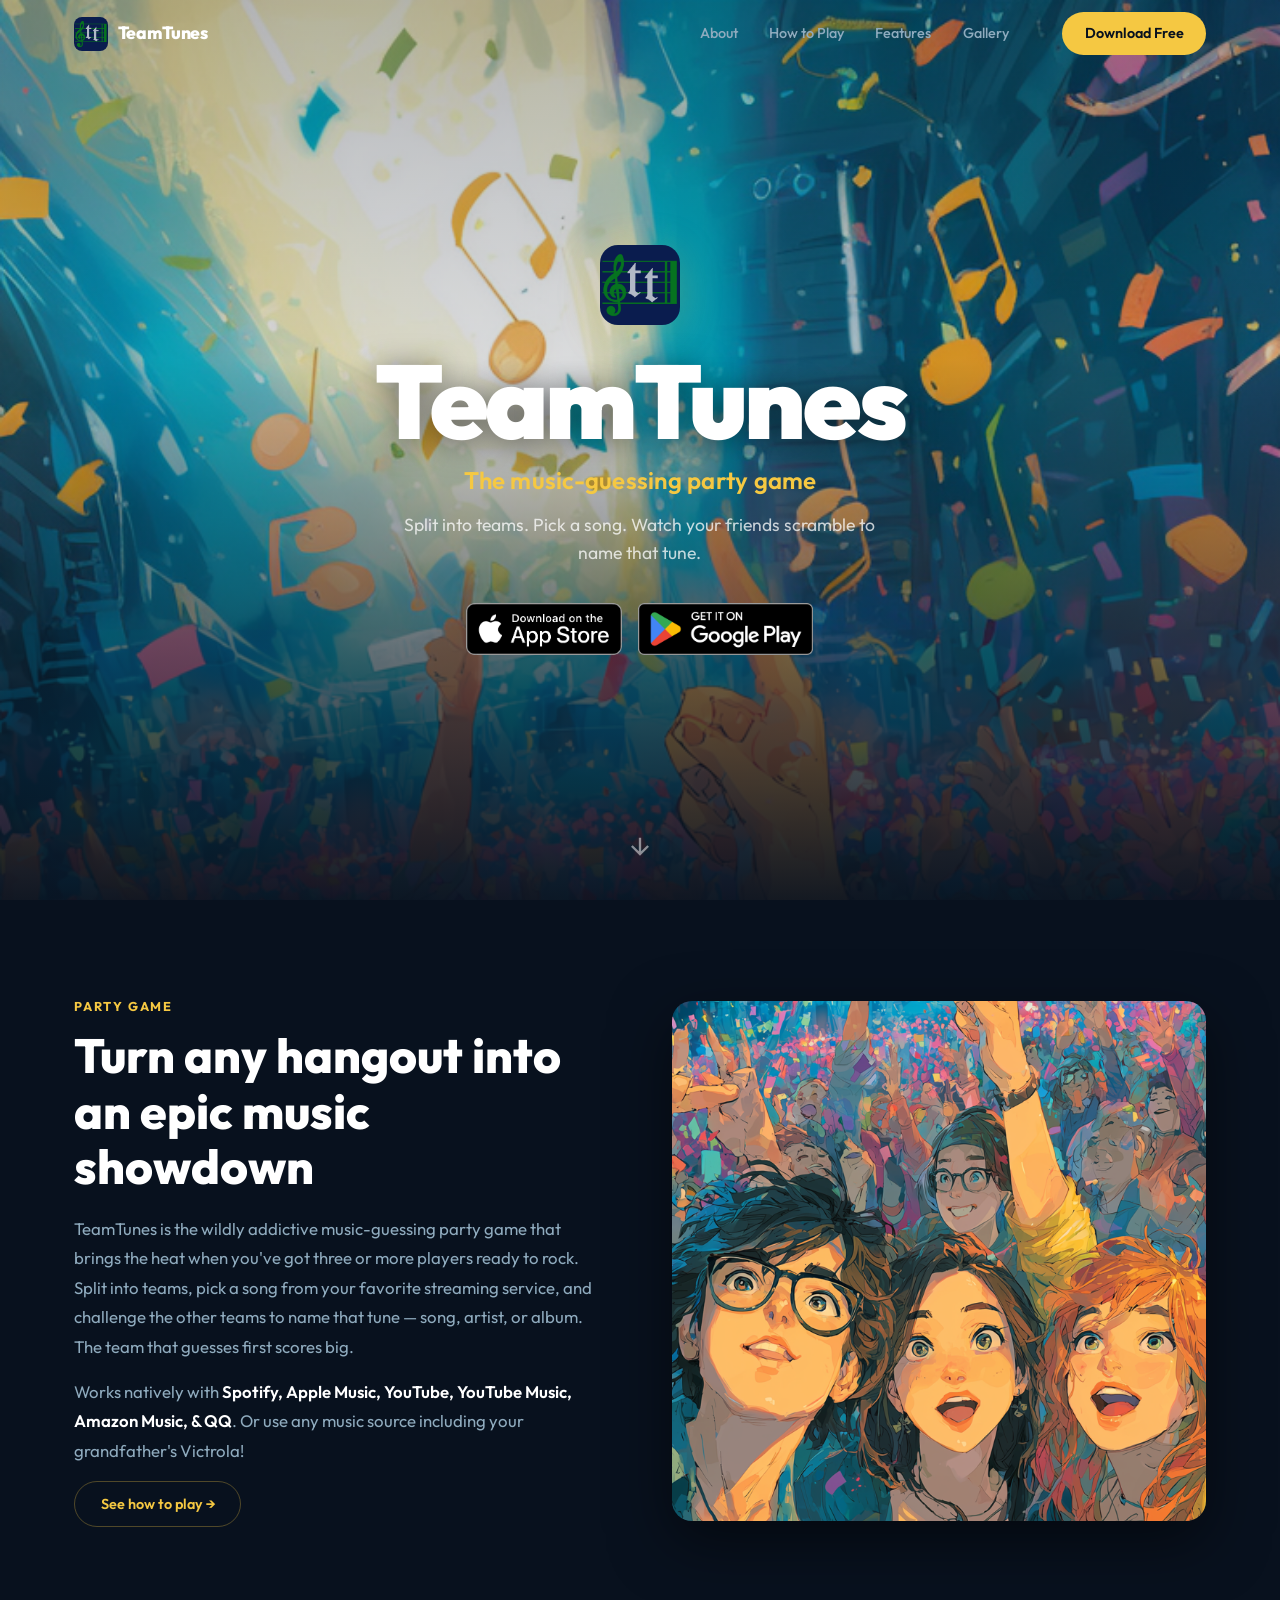
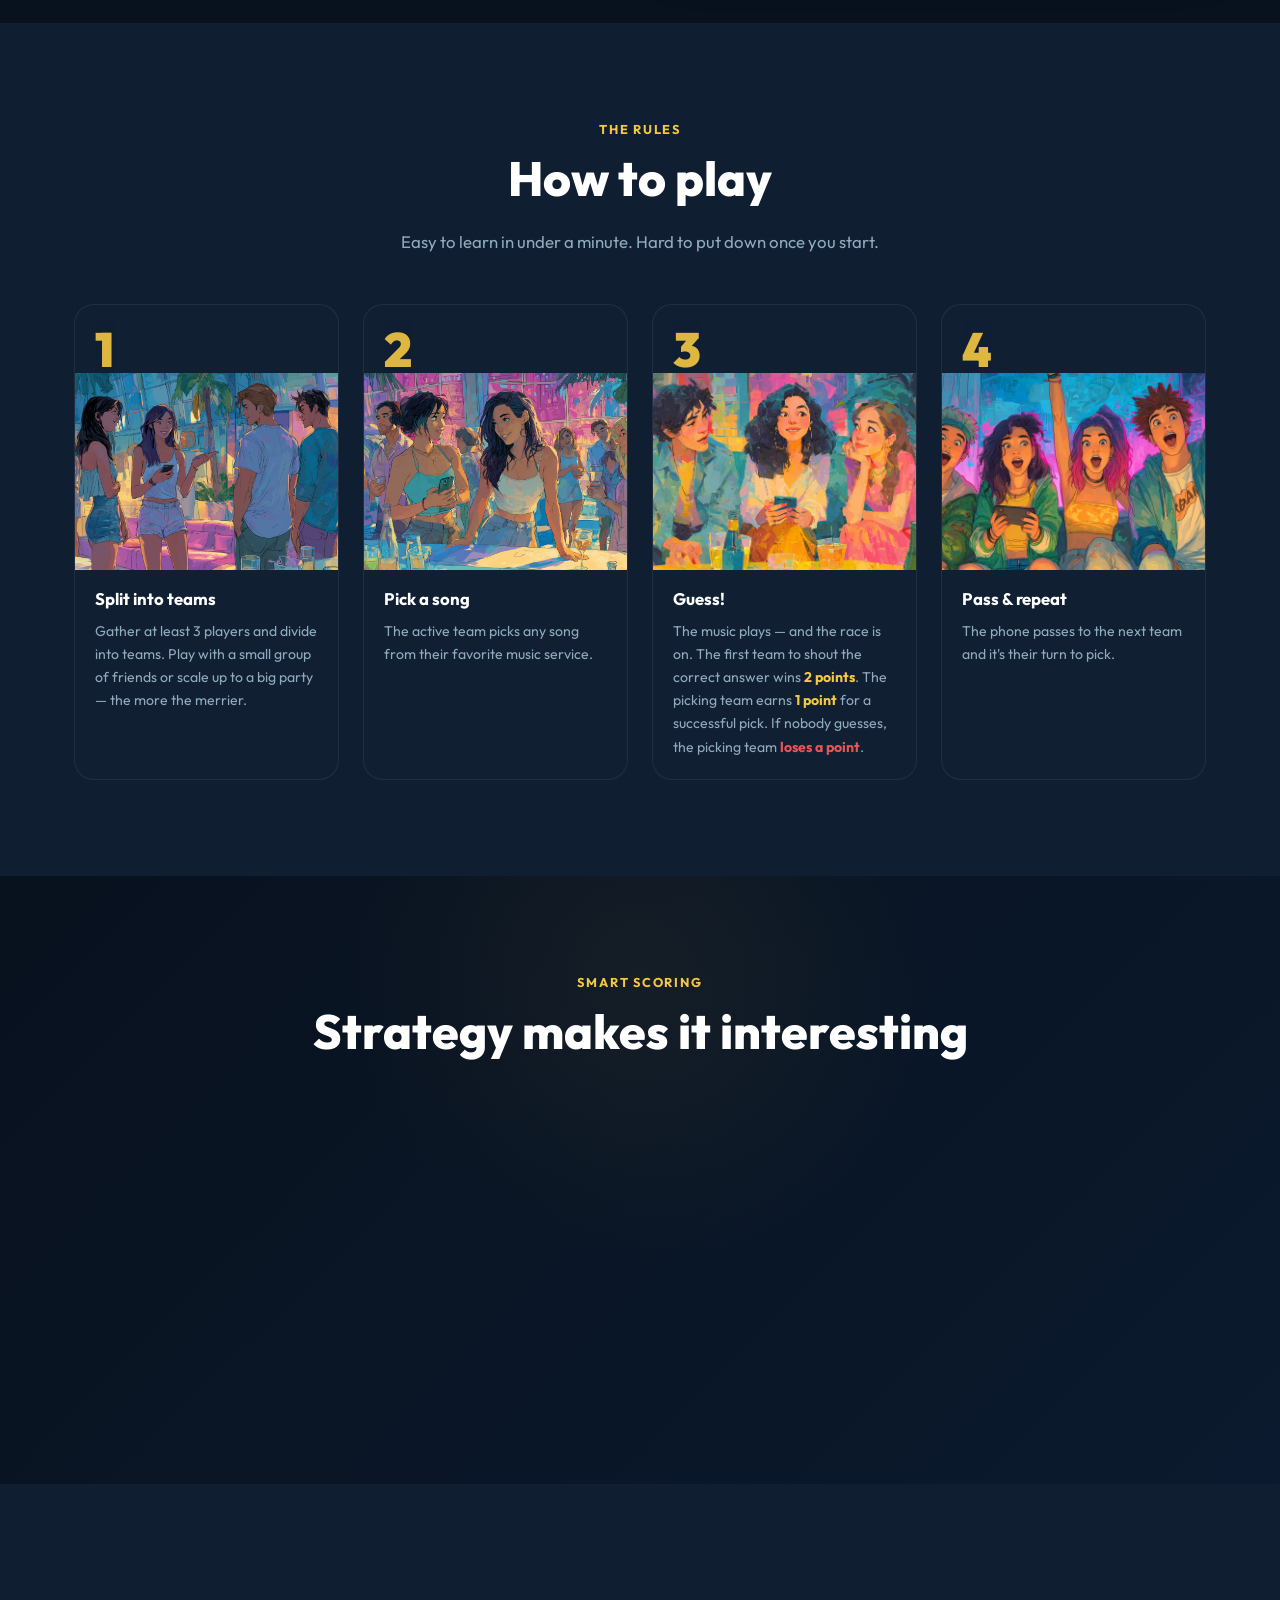
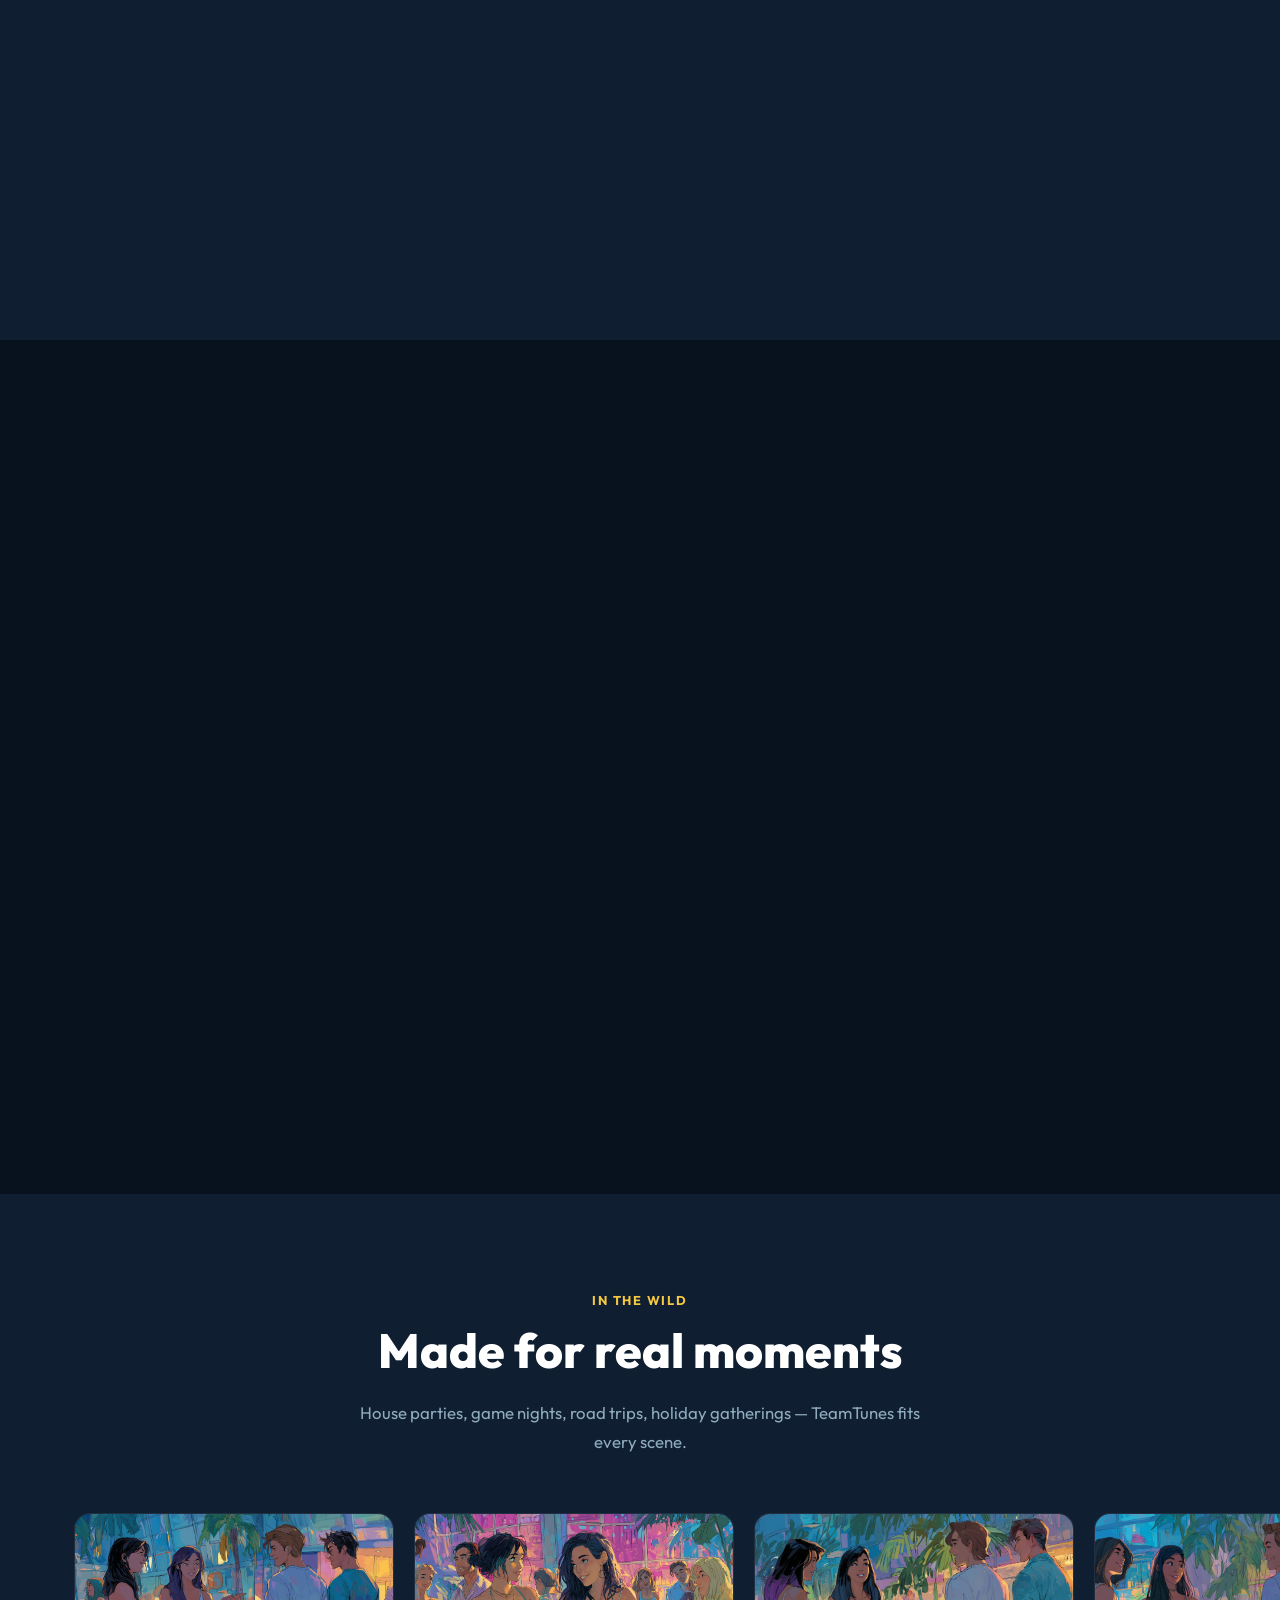
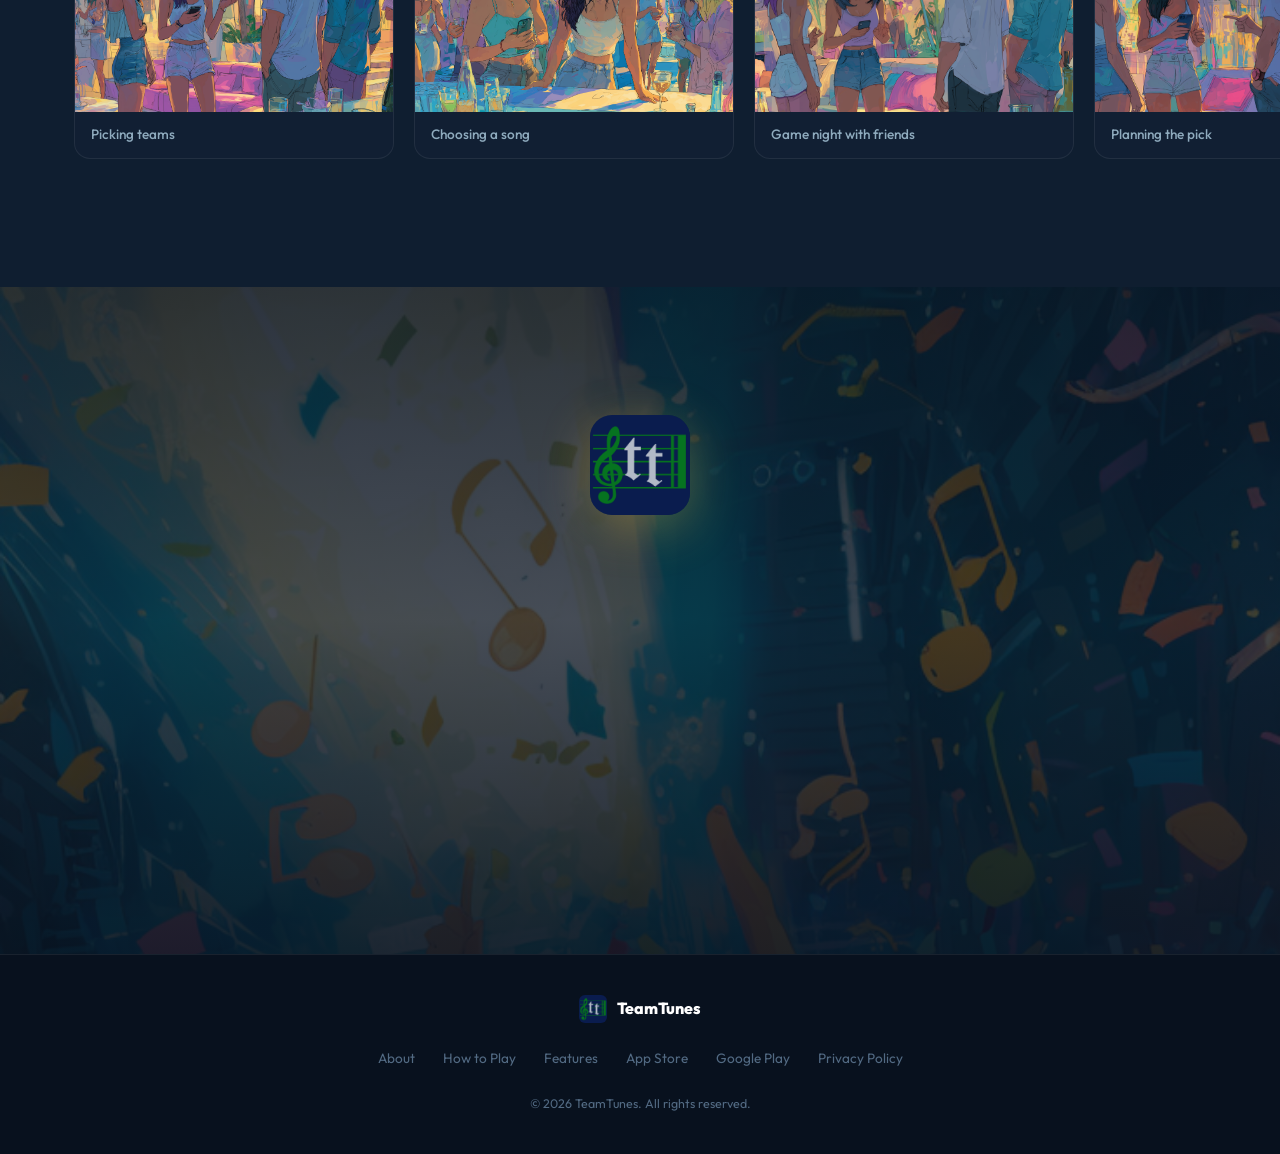
==== commit 5075eeb9: "Add Privacy Policy page with footer link" ====
--- a/index.html
+++ b/index.html
@@ -379,6 +379,7 @@
         <a href="#features">Features</a>
         <a href="https://apps.apple.com/be/app/teamtunes-game/id6759209061" target="_blank" rel="noopener">App Store</a>
         <a href="https://play.google.com/store/apps/details?id=com.thedigitalage.teamtunes" target="_blank" rel="noopener">Google Play</a>
+        <a href="privacy.html">Privacy Policy</a>
       </div>
       <p class="footer-copy">&copy; 2026 TeamTunes. All rights reserved.</p>
     </div>
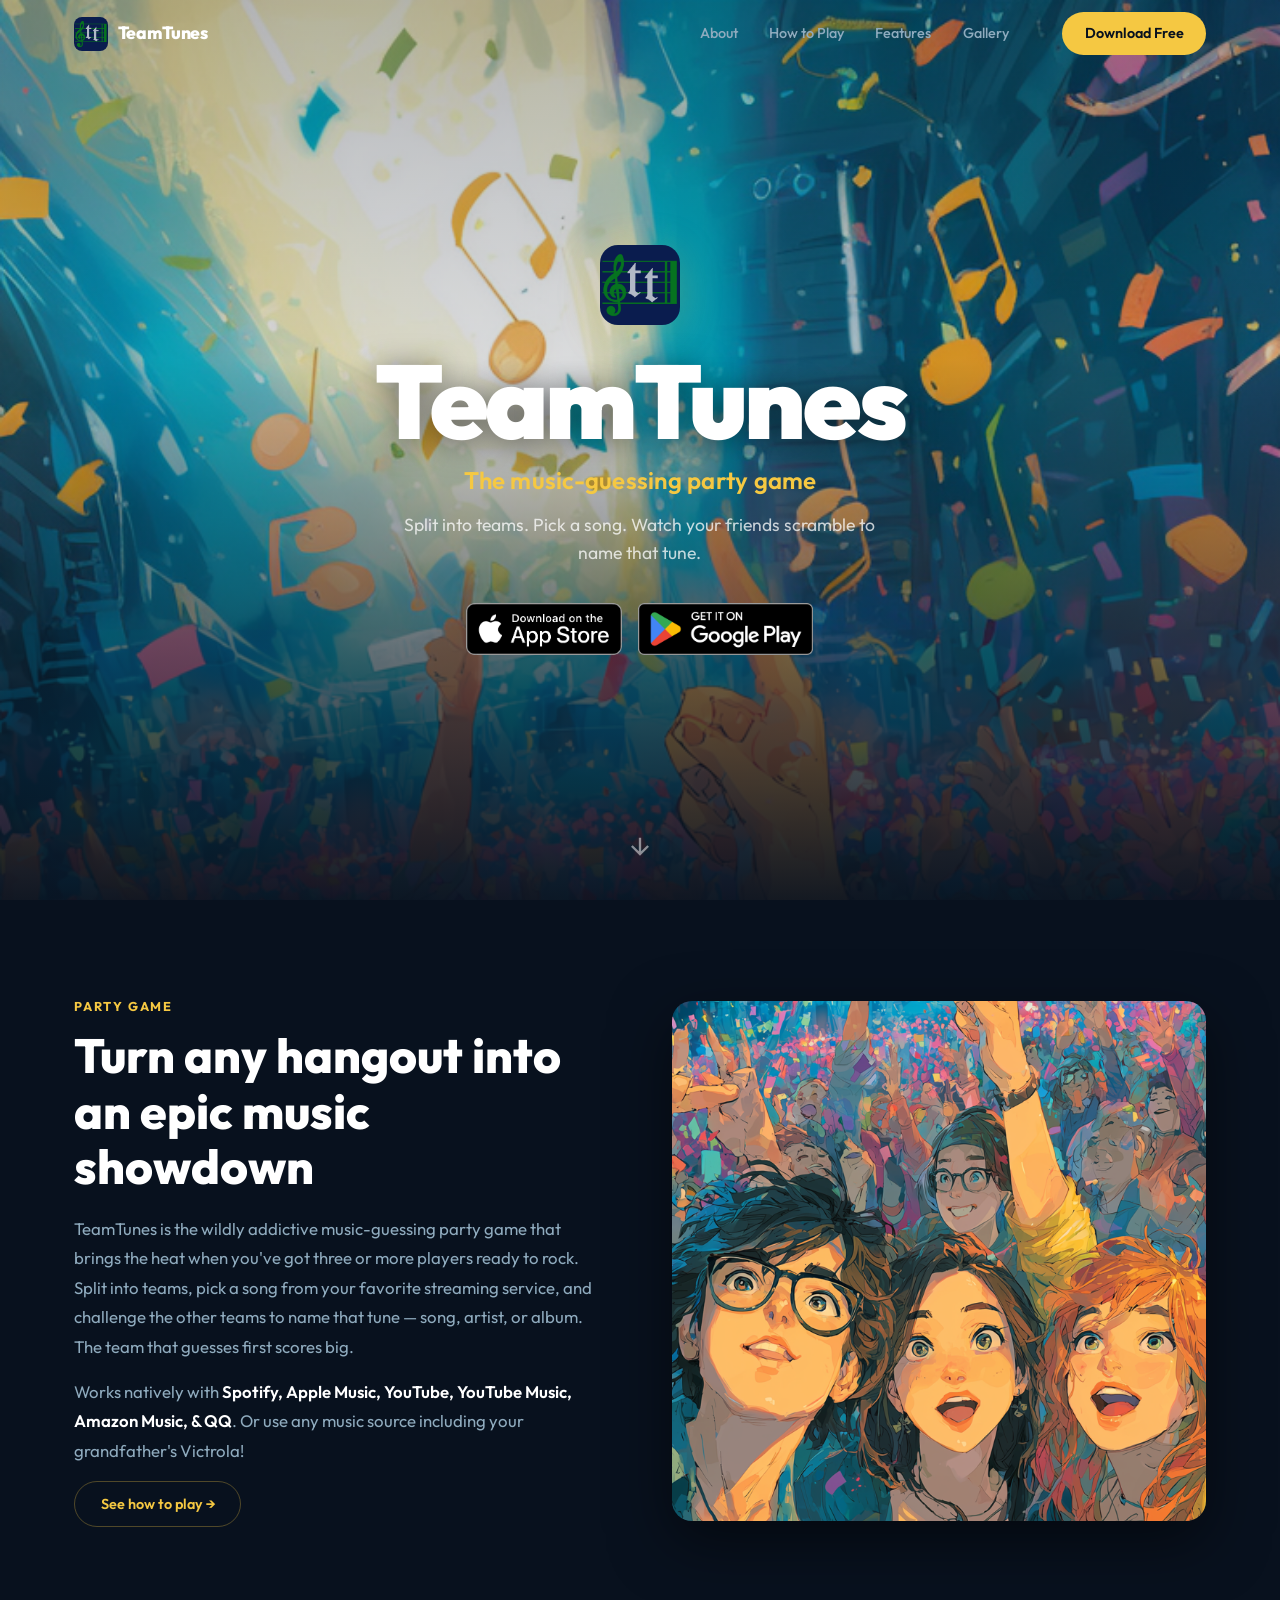
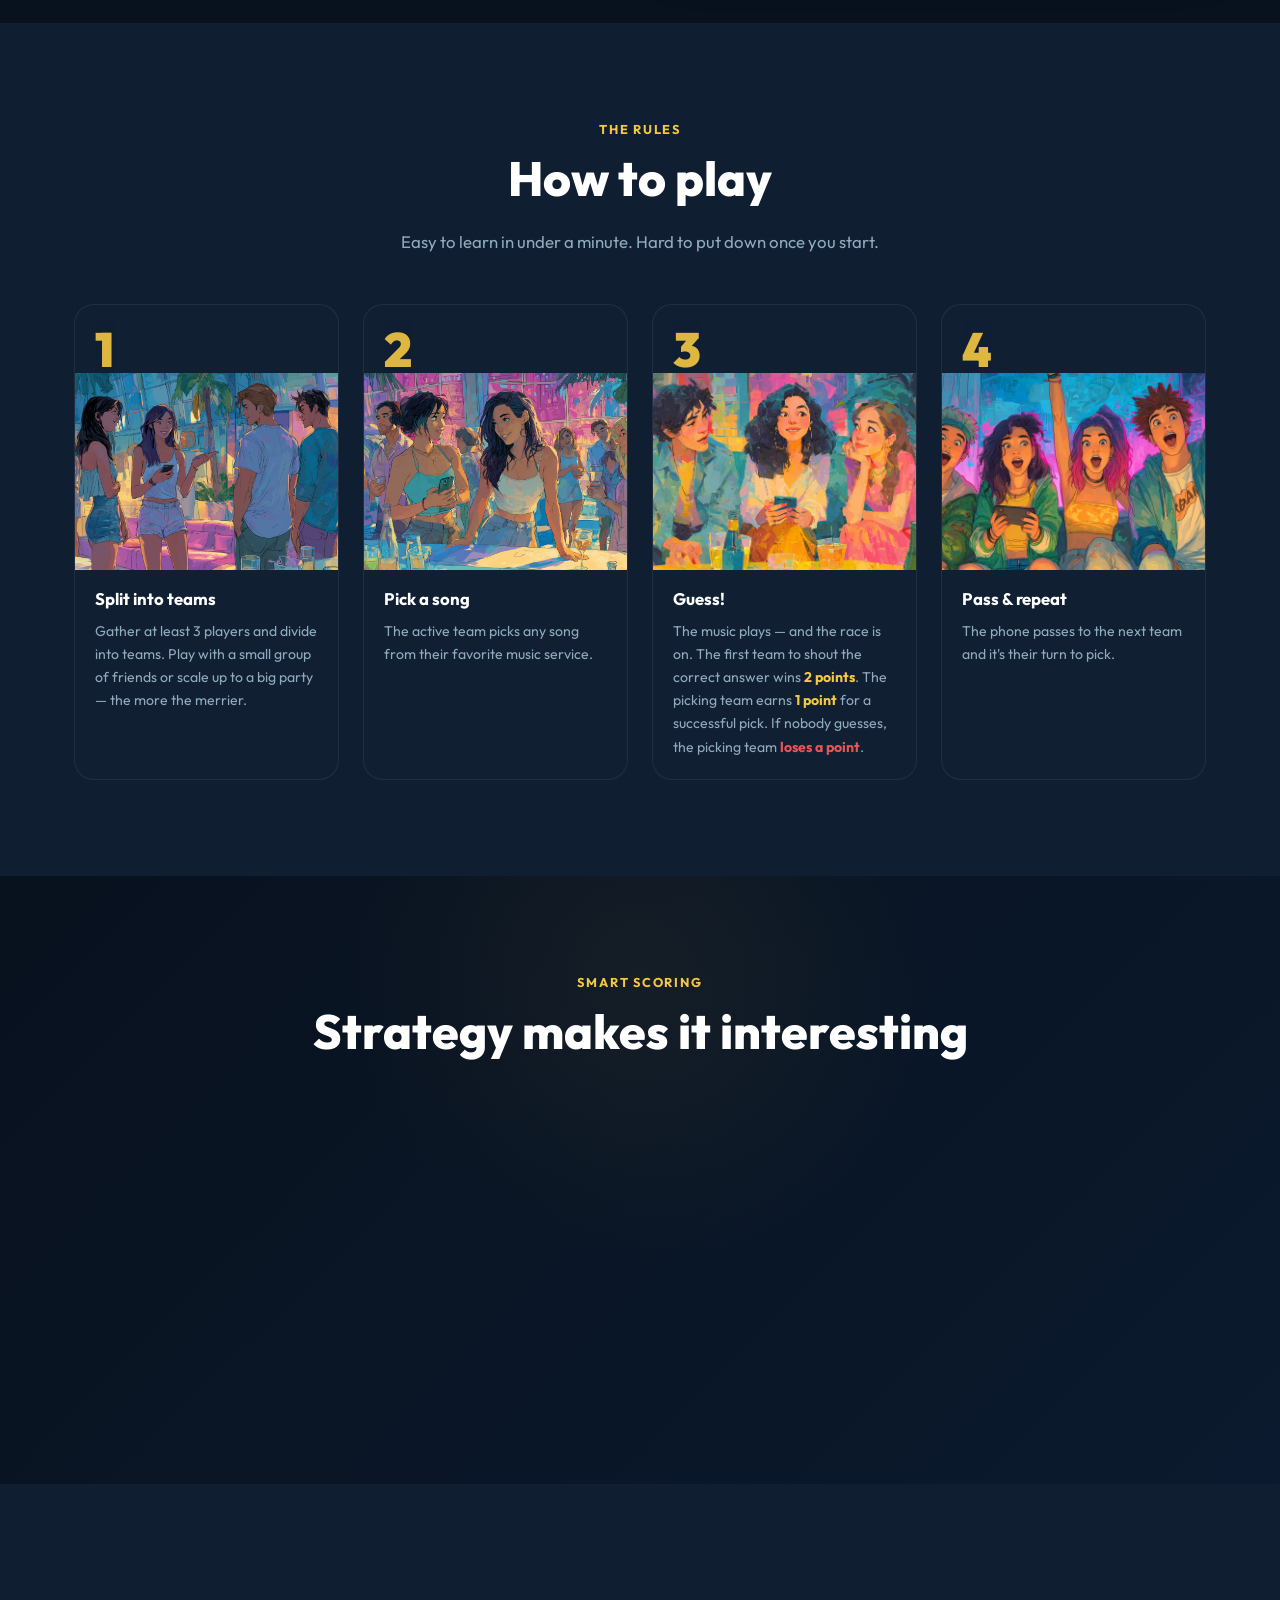
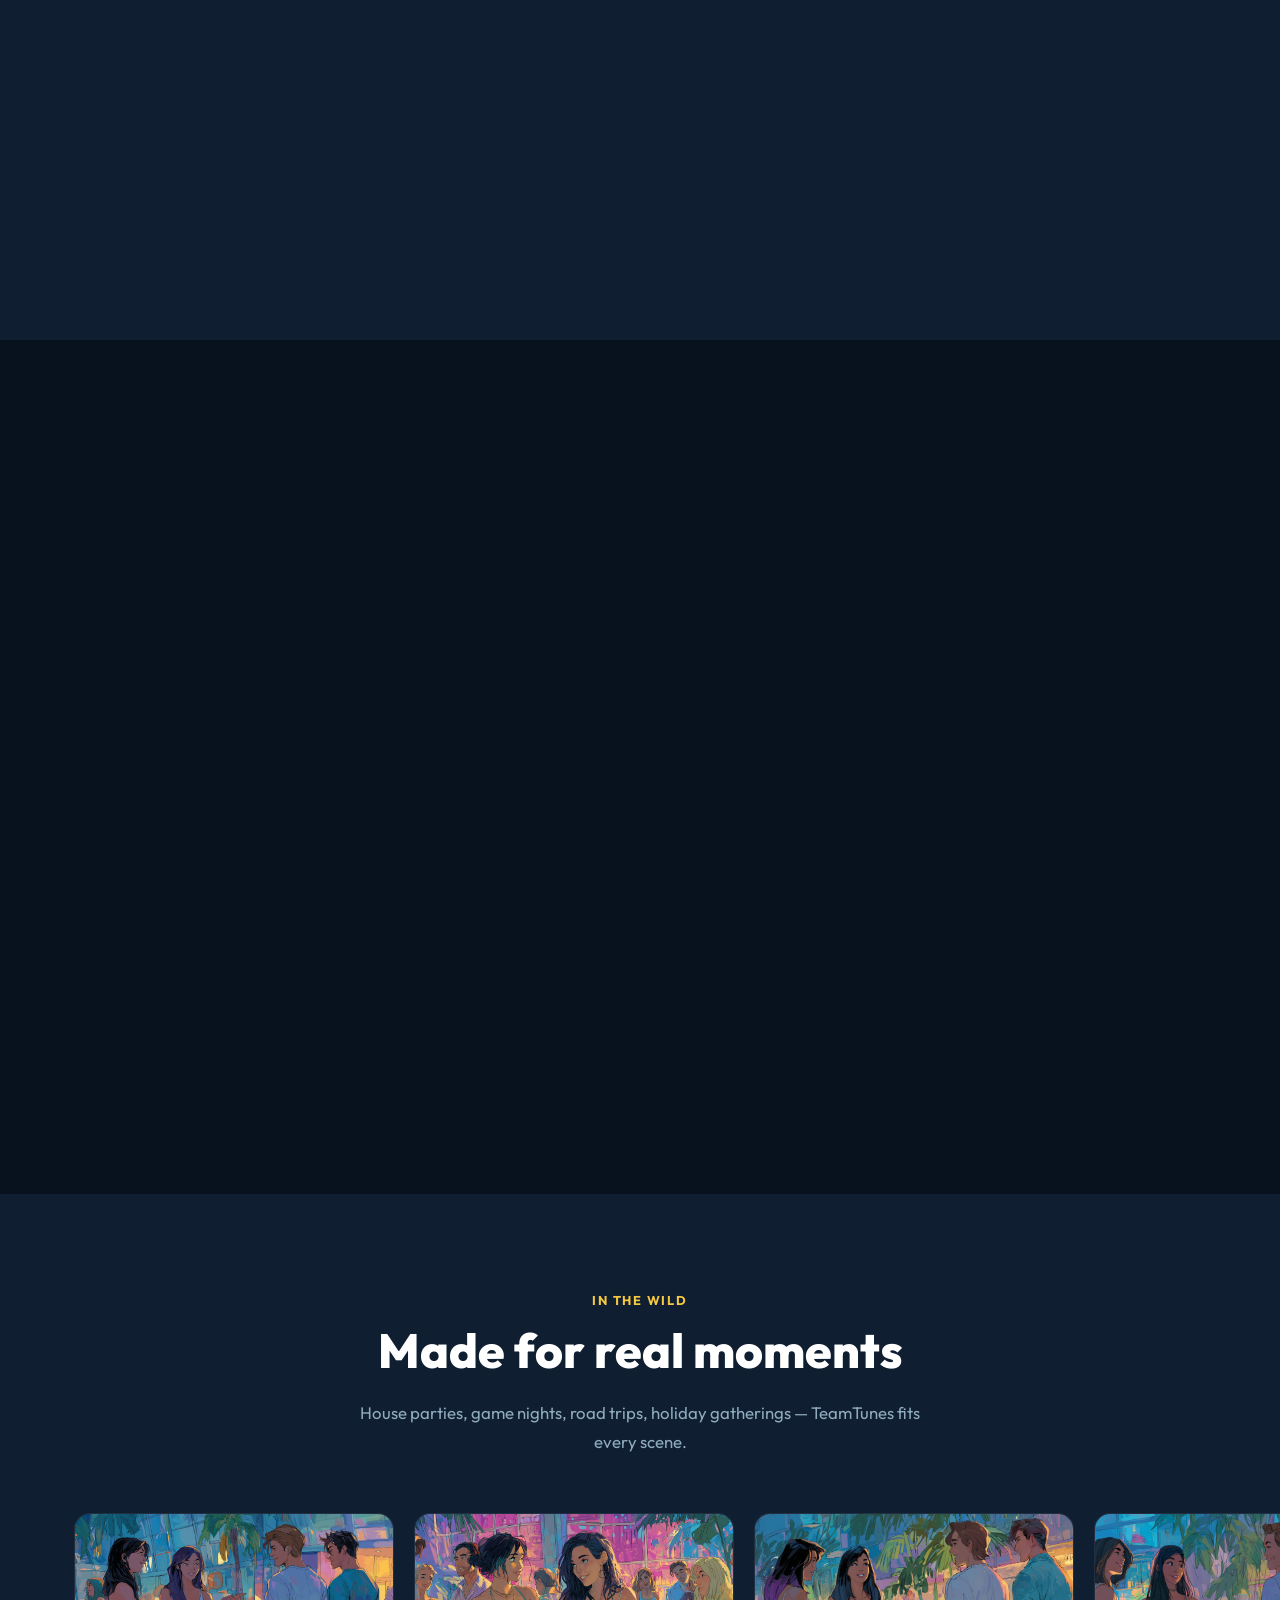
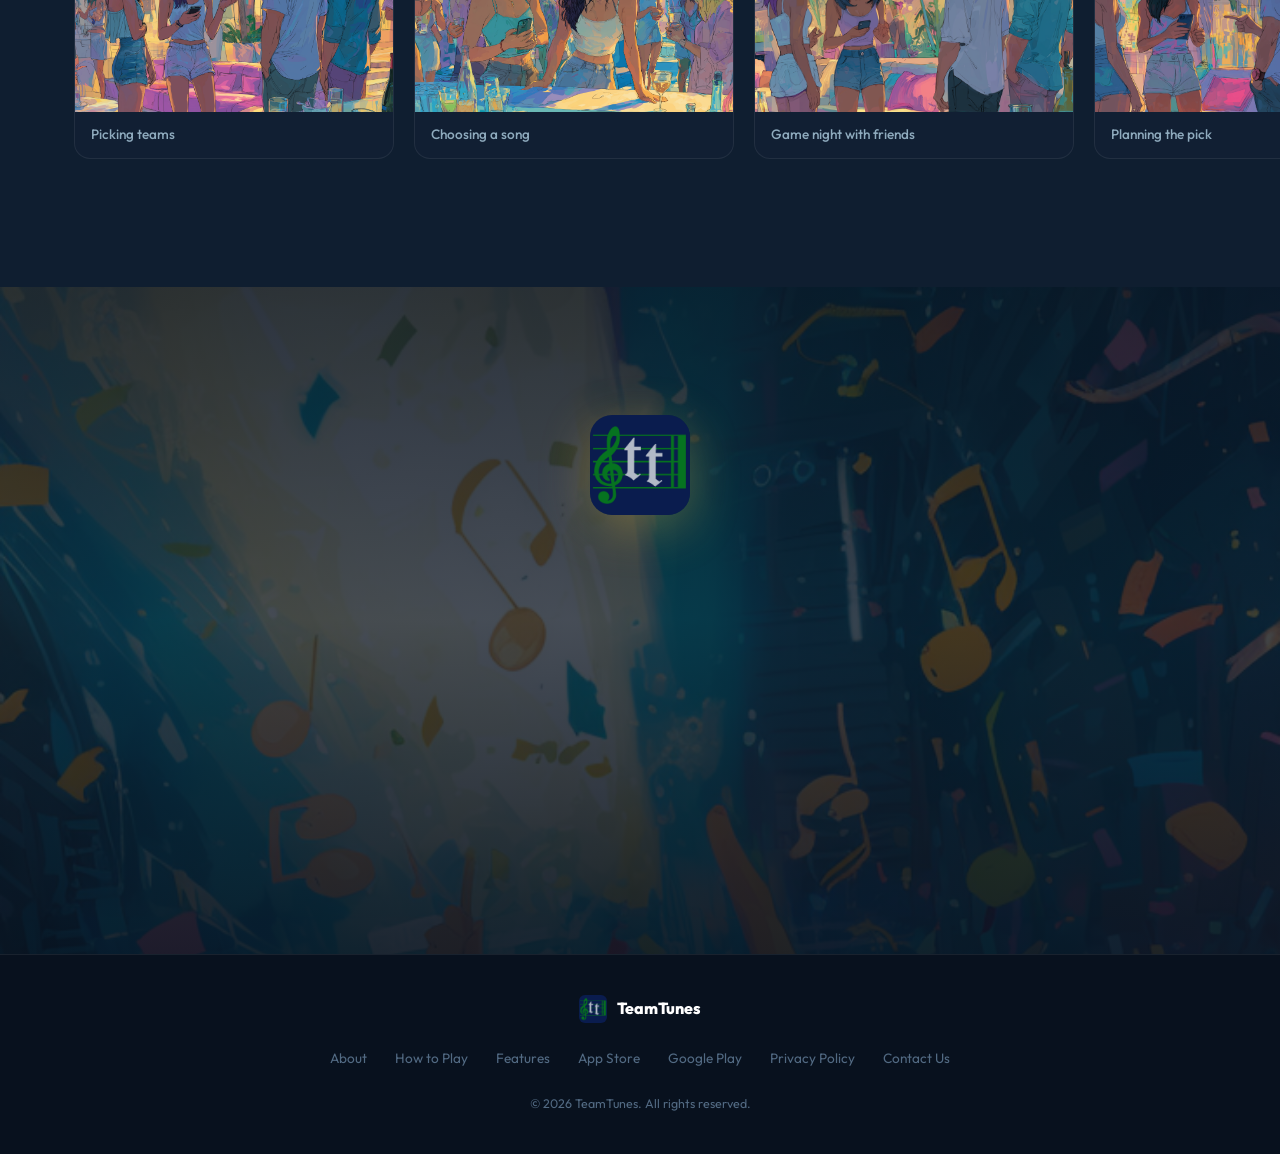
==== commit 9b9aed61: "Add Contact Us page with Web3Forms integration" ====
--- a/index.html
+++ b/index.html
@@ -380,6 +380,7 @@
         <a href="https://apps.apple.com/be/app/teamtunes-game/id6759209061" target="_blank" rel="noopener">App Store</a>
         <a href="https://play.google.com/store/apps/details?id=com.thedigitalage.teamtunes" target="_blank" rel="noopener">Google Play</a>
         <a href="privacy.html">Privacy Policy</a>
+        <a href="contact.html">Contact Us</a>
       </div>
       <p class="footer-copy">&copy; 2026 TeamTunes. All rights reserved.</p>
     </div>
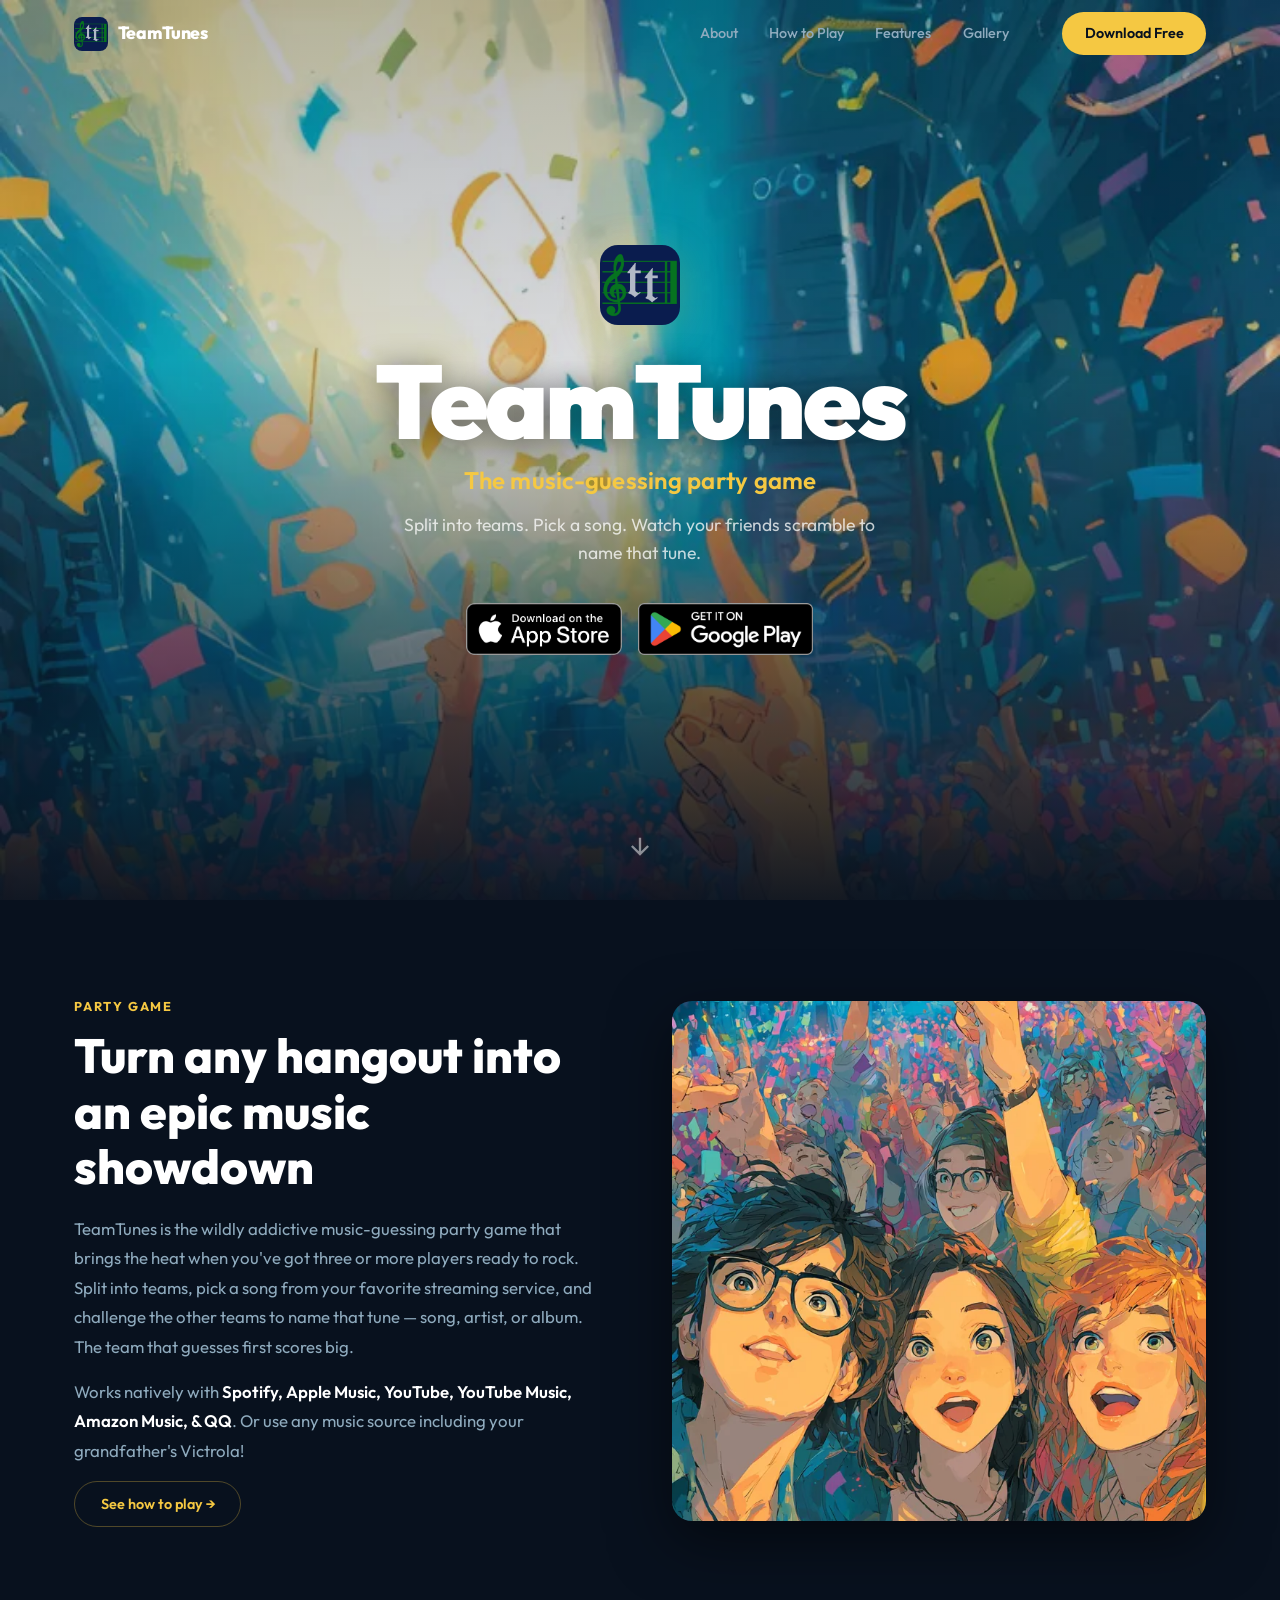
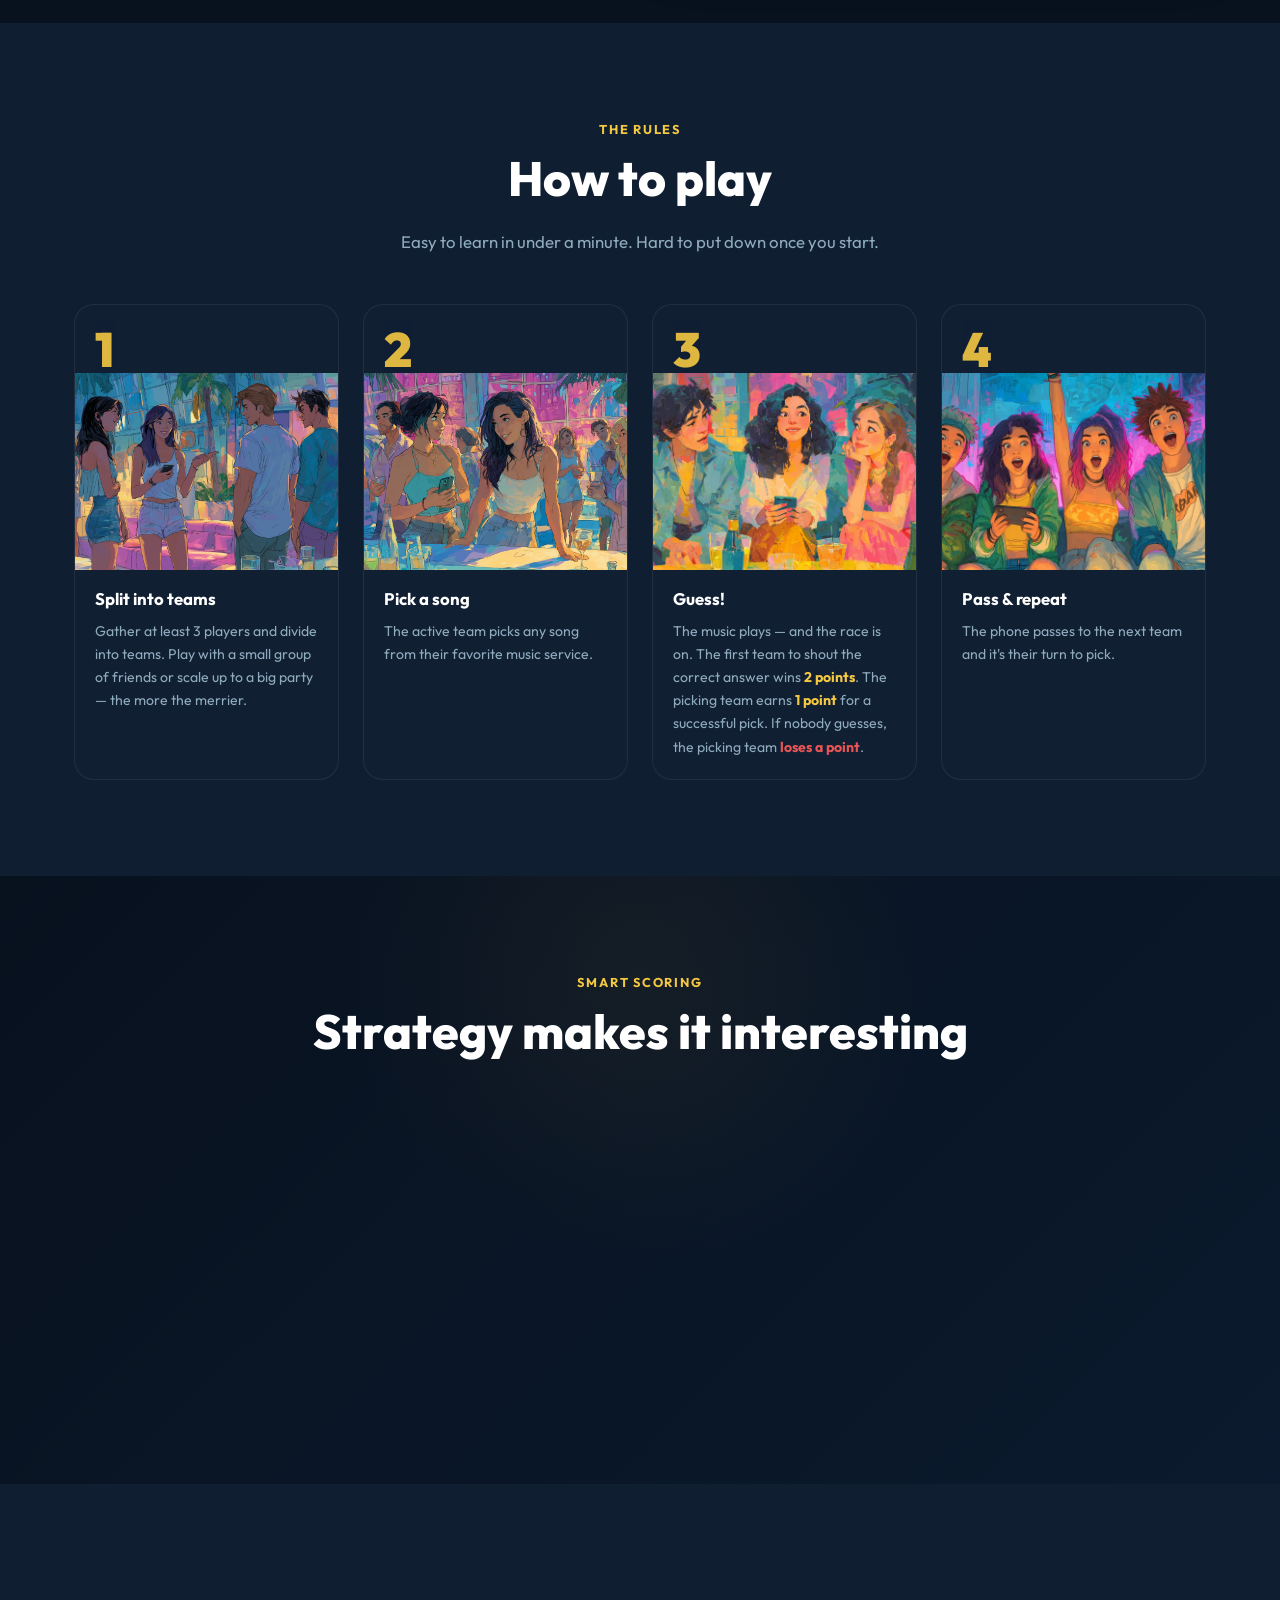
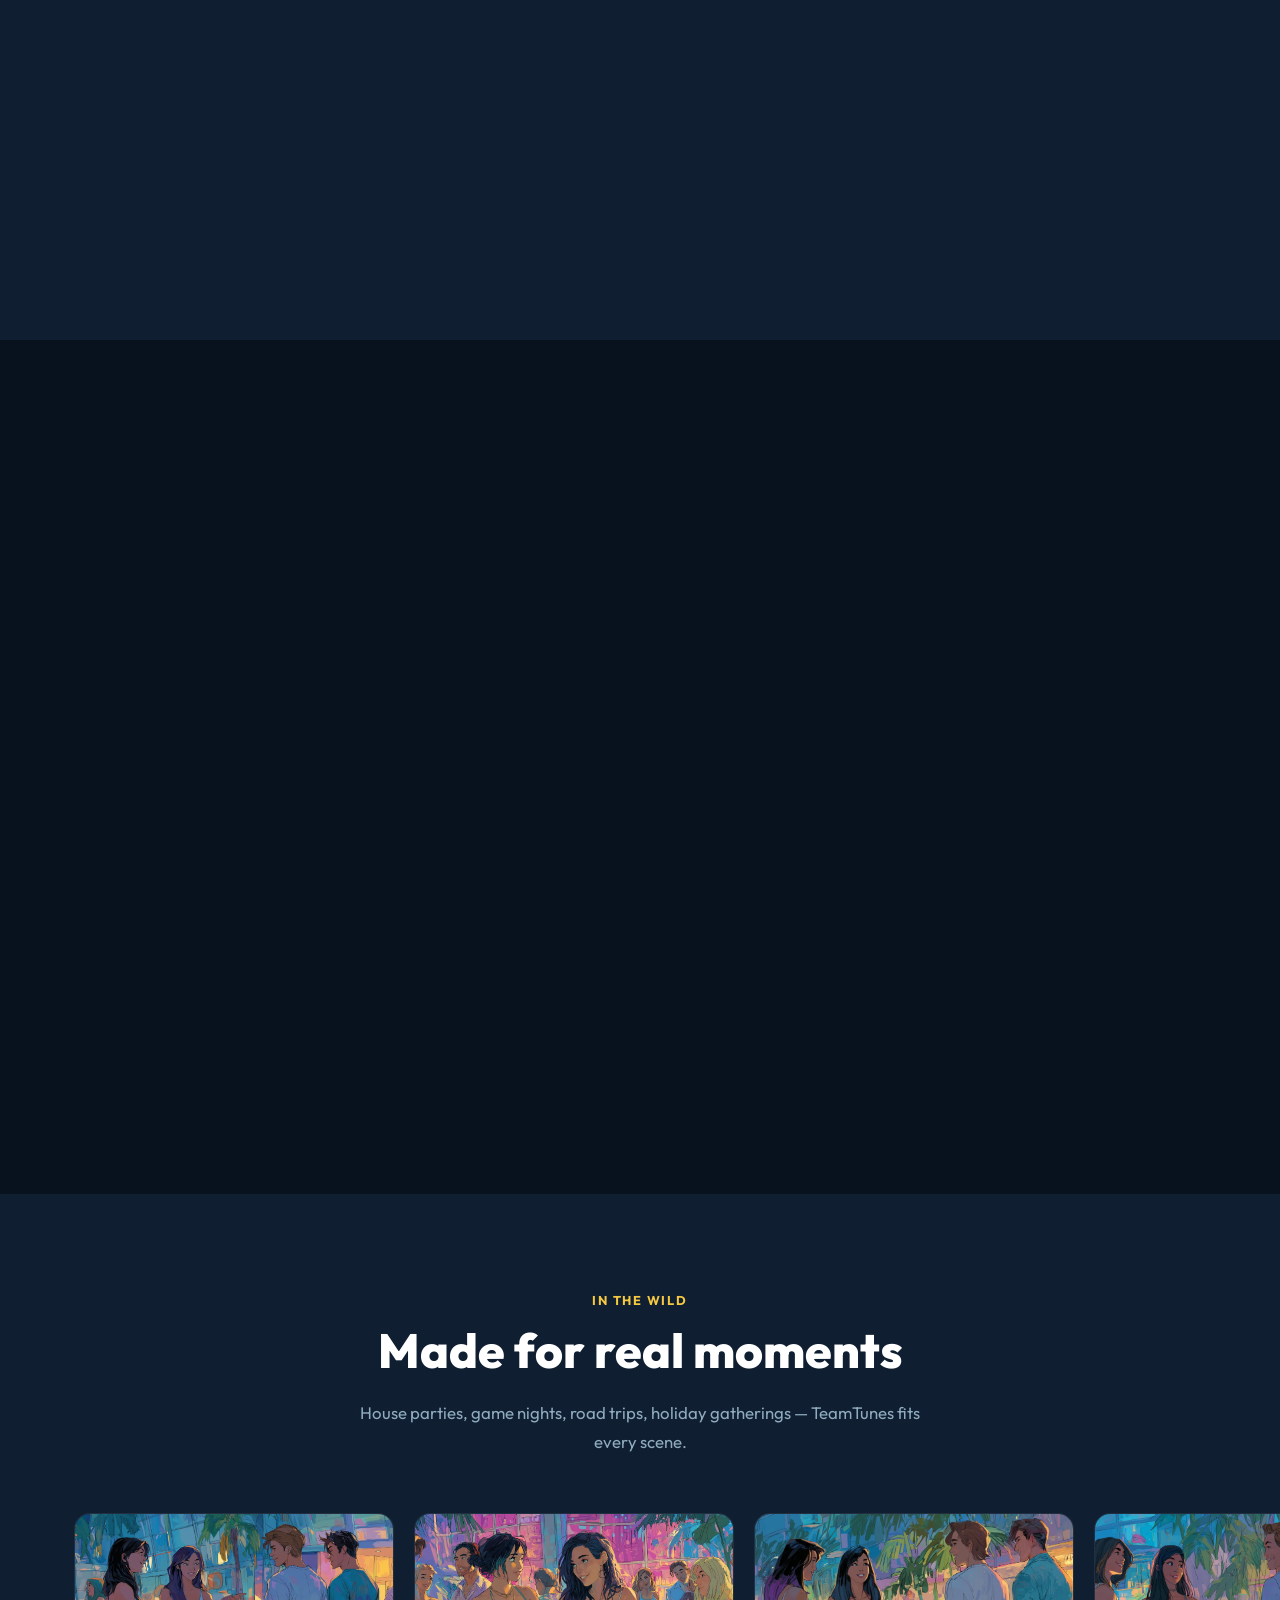
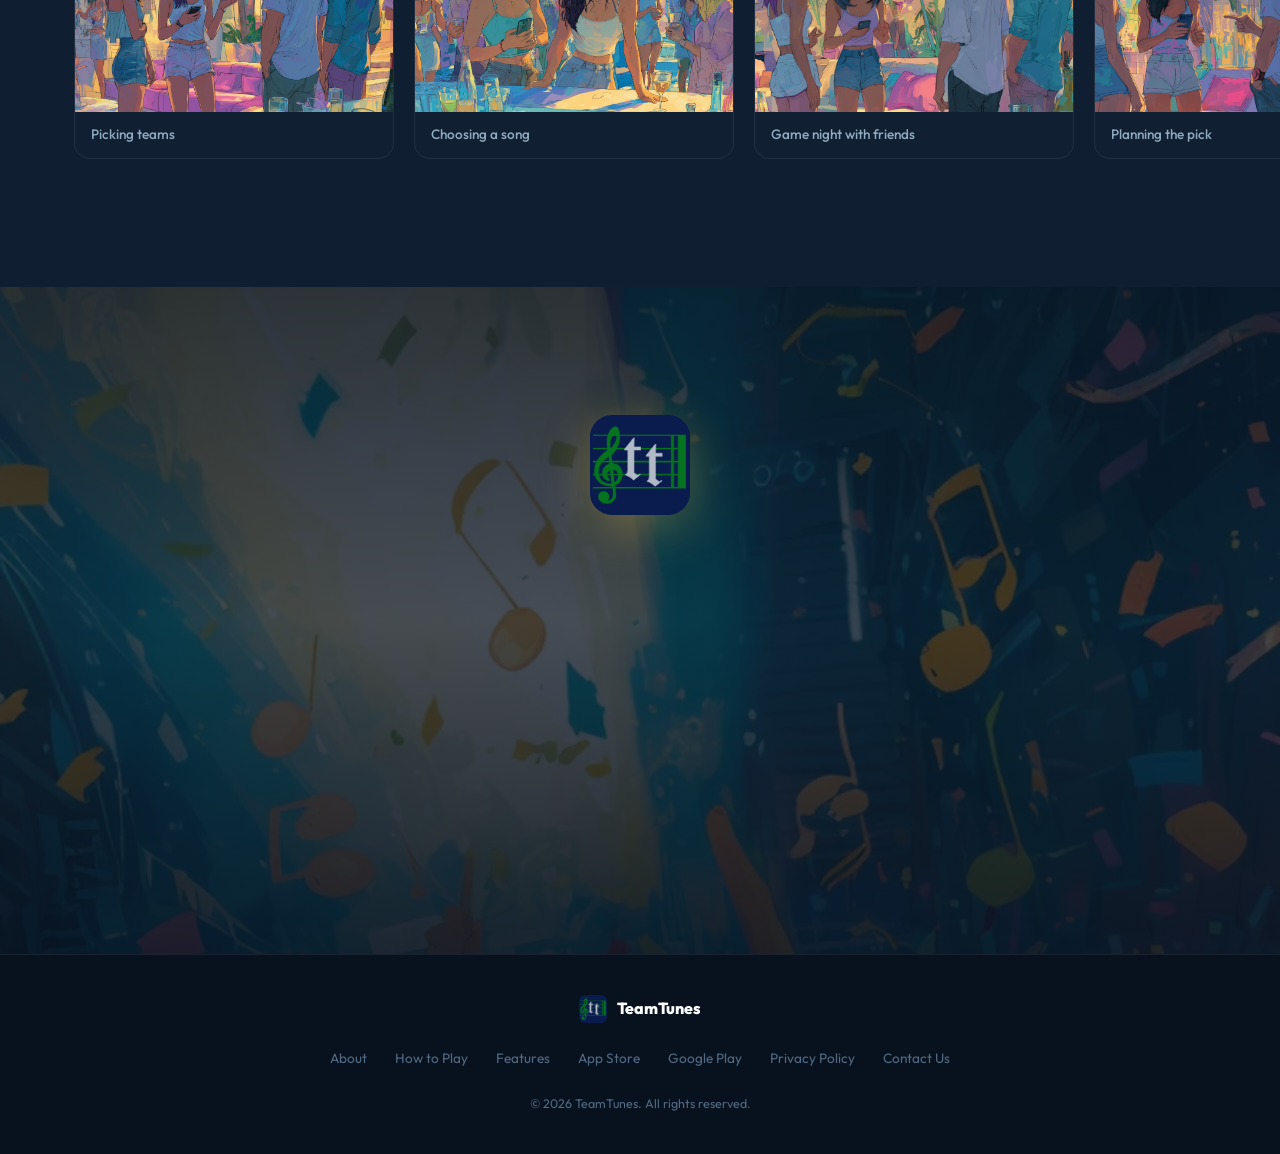
==== commit 6b8070d9: "Convert photos to WebP - 88-93% file size reduction" ====
--- a/index.html
+++ b/index.html
@@ -61,7 +61,7 @@
   ═══════════════════════════════════════════ -->
   <section id="hero">
     <!-- Background video with image fallback -->
-    <video class="hero-video" autoplay muted loop playsinline poster="assets/images/splash-bg.png">
+    <video class="hero-video" autoplay muted loop playsinline poster="assets/images/splash-bg.webp">
       <source src="assets/videos/loop.mp4" type="video/mp4" />
     </video>
     <div class="hero-overlay"></div>
@@ -114,7 +114,7 @@
           <a href="#how-to-play" class="btn btn-outline reveal">See how to play →</a>
         </div>
         <div class="split-image reveal">
-          <img src="assets/images/splash-bg.png" alt="Friends enjoying TeamTunes at a concert" />
+          <img src="assets/images/splash-bg.webp" alt="Friends enjoying TeamTunes at a concert" />
         </div>
       </div>
     </div>
@@ -136,7 +136,7 @@
         <div class="step-card reveal">
           <div class="step-number">1</div>
           <div class="step-image">
-            <img src="assets/images/pick-teams.png" alt="Friends splitting into teams" />
+            <img src="assets/images/pick-teams.webp" alt="Friends splitting into teams" />
           </div>
           <h3 class="step-title">Split into teams</h3>
           <p class="step-body">
@@ -148,7 +148,7 @@
         <div class="step-card reveal reveal-delay-1">
           <div class="step-number">2</div>
           <div class="step-image">
-            <img src="assets/images/pick-a-song.png" alt="Picking a song on a phone" />
+            <img src="assets/images/pick-a-song.webp" alt="Picking a song on a phone" />
           </div>
           <h3 class="step-title">Pick a song</h3>
           <p class="step-body">
@@ -159,7 +159,7 @@
         <div class="step-card reveal reveal-delay-2">
           <div class="step-number">3</div>
           <div class="step-image">
-            <img src="assets/images/seated-picker.png" alt="Group listening and guessing" />
+            <img src="assets/images/seated-picker.webp" alt="Group listening and guessing" />
           </div>
           <h3 class="step-title">Guess!</h3>
           <p class="step-body">
@@ -173,7 +173,7 @@
         <div class="step-card reveal reveal-delay-3">
           <div class="step-number">4</div>
           <div class="step-image">
-            <img src="assets/images/seated-cheering.png" alt="Team cheering after winning" />
+            <img src="assets/images/seated-cheering.webp" alt="Team cheering after winning" />
           </div>
           <h3 class="step-title">Pass &amp; repeat</h3>
           <p class="step-body">
@@ -307,27 +307,27 @@
     <div class="gallery-scroll">
       <div class="gallery-track">
         <div class="gallery-item">
-          <img src="assets/images/pick-teams.png" alt="Friends picking teams" />
+          <img src="assets/images/pick-teams.webp" alt="Friends picking teams" />
           <div class="gallery-caption">Picking teams</div>
         </div>
         <div class="gallery-item">
-          <img src="assets/images/pick-a-song.png" alt="Picking a song at a party" />
+          <img src="assets/images/pick-a-song.webp" alt="Picking a song at a party" />
           <div class="gallery-caption">Choosing a song</div>
         </div>
         <div class="gallery-item">
-          <img src="assets/images/pick-teams-2.png" alt="Group of friends at a party" />
+          <img src="assets/images/pick-teams-2.webp" alt="Group of friends at a party" />
           <div class="gallery-caption">Game night with friends</div>
         </div>
         <div class="gallery-item">
-          <img src="assets/images/pick-teams-3.png" alt="Friends discussing song choice" />
+          <img src="assets/images/pick-teams-3.webp" alt="Friends discussing song choice" />
           <div class="gallery-caption">Planning the pick</div>
         </div>
         <div class="gallery-item">
-          <img src="assets/images/seated-picker.png" alt="Focused on guessing" />
+          <img src="assets/images/seated-picker.webp" alt="Focused on guessing" />
           <div class="gallery-caption">On the edge of your seat</div>
         </div>
         <div class="gallery-item">
-          <img src="assets/images/seated-cheering.png" alt="Celebrating a win" />
+          <img src="assets/images/seated-cheering.webp" alt="Celebrating a win" />
           <div class="gallery-caption">Celebrating the win</div>
         </div>
       </div>
@@ -339,7 +339,7 @@
   ═══════════════════════════════════════════ -->
   <section id="download" class="section section-download">
     <div class="download-bg-video">
-      <video autoplay muted loop playsinline poster="assets/images/splash-bg.png">
+      <video autoplay muted loop playsinline poster="assets/images/splash-bg.webp">
         <source src="assets/videos/loop2.mp4" type="video/mp4" />
       </video>
       <div class="download-overlay"></div>
